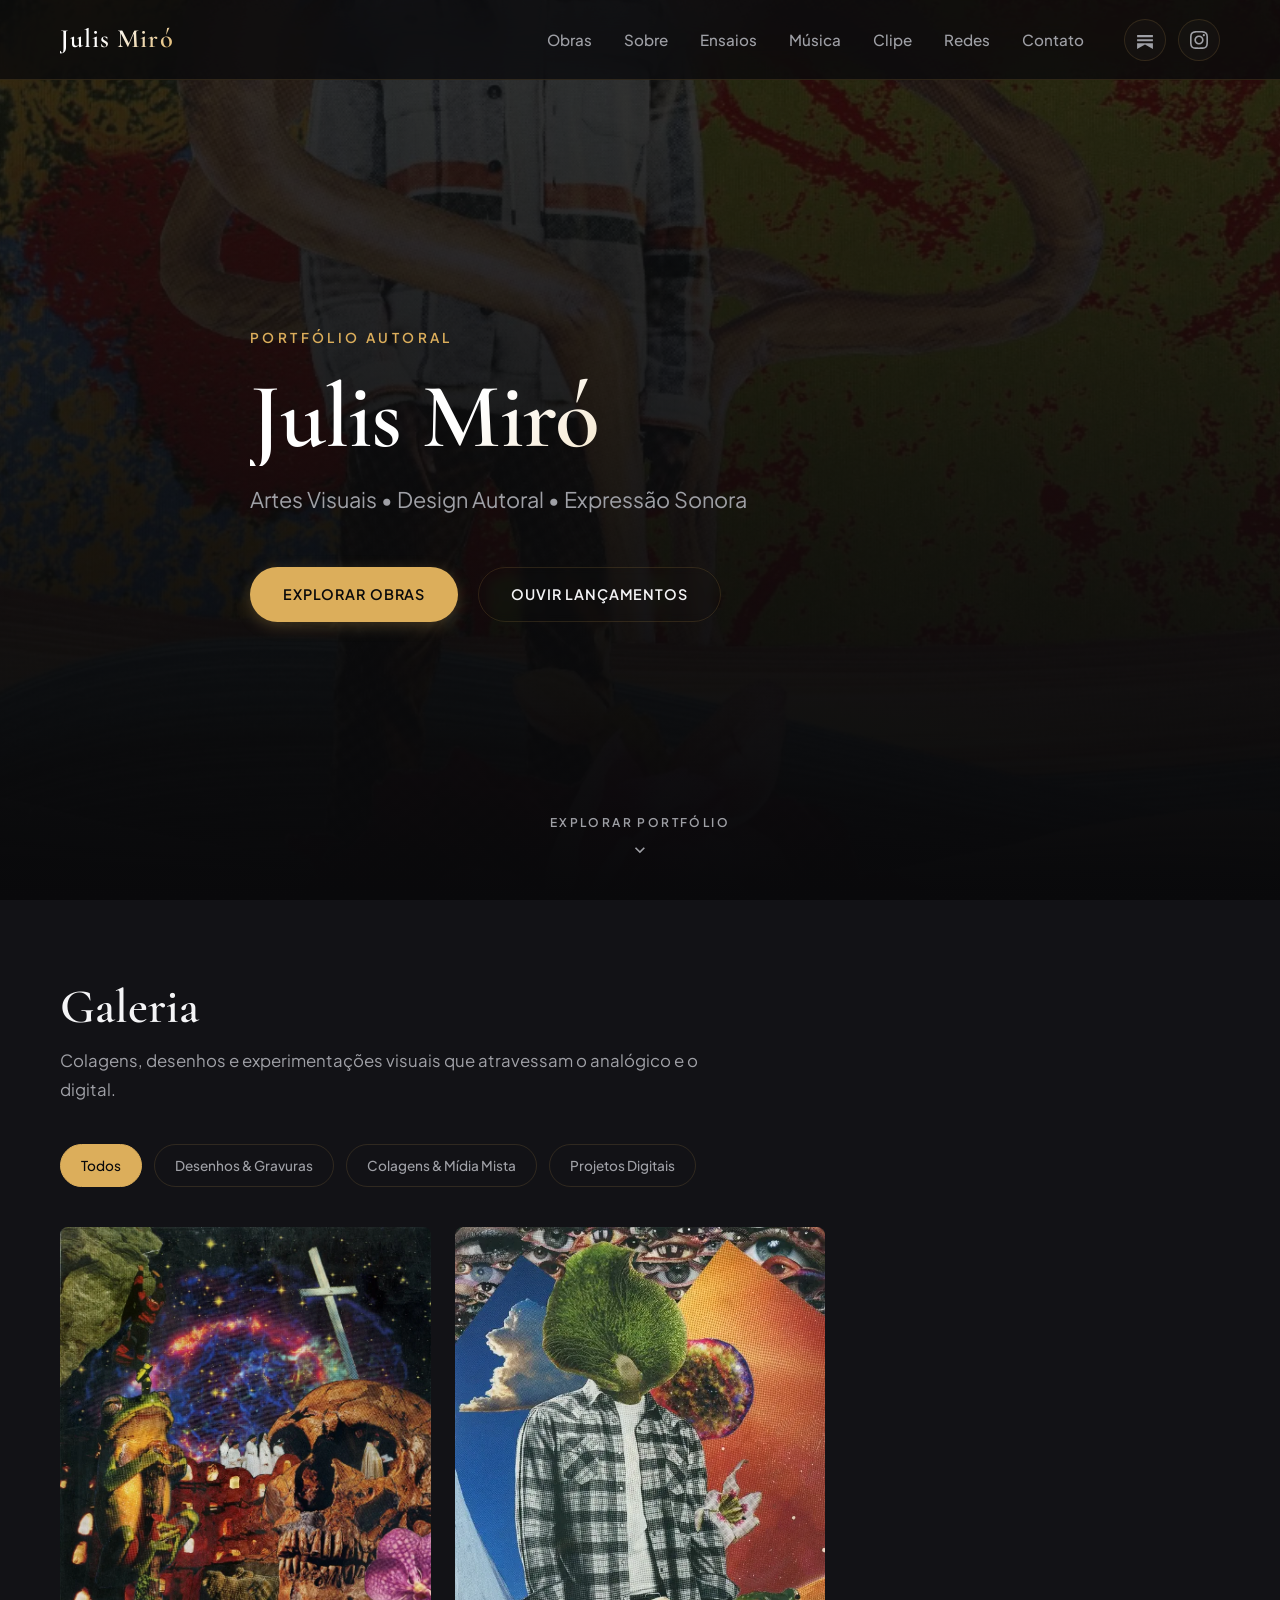
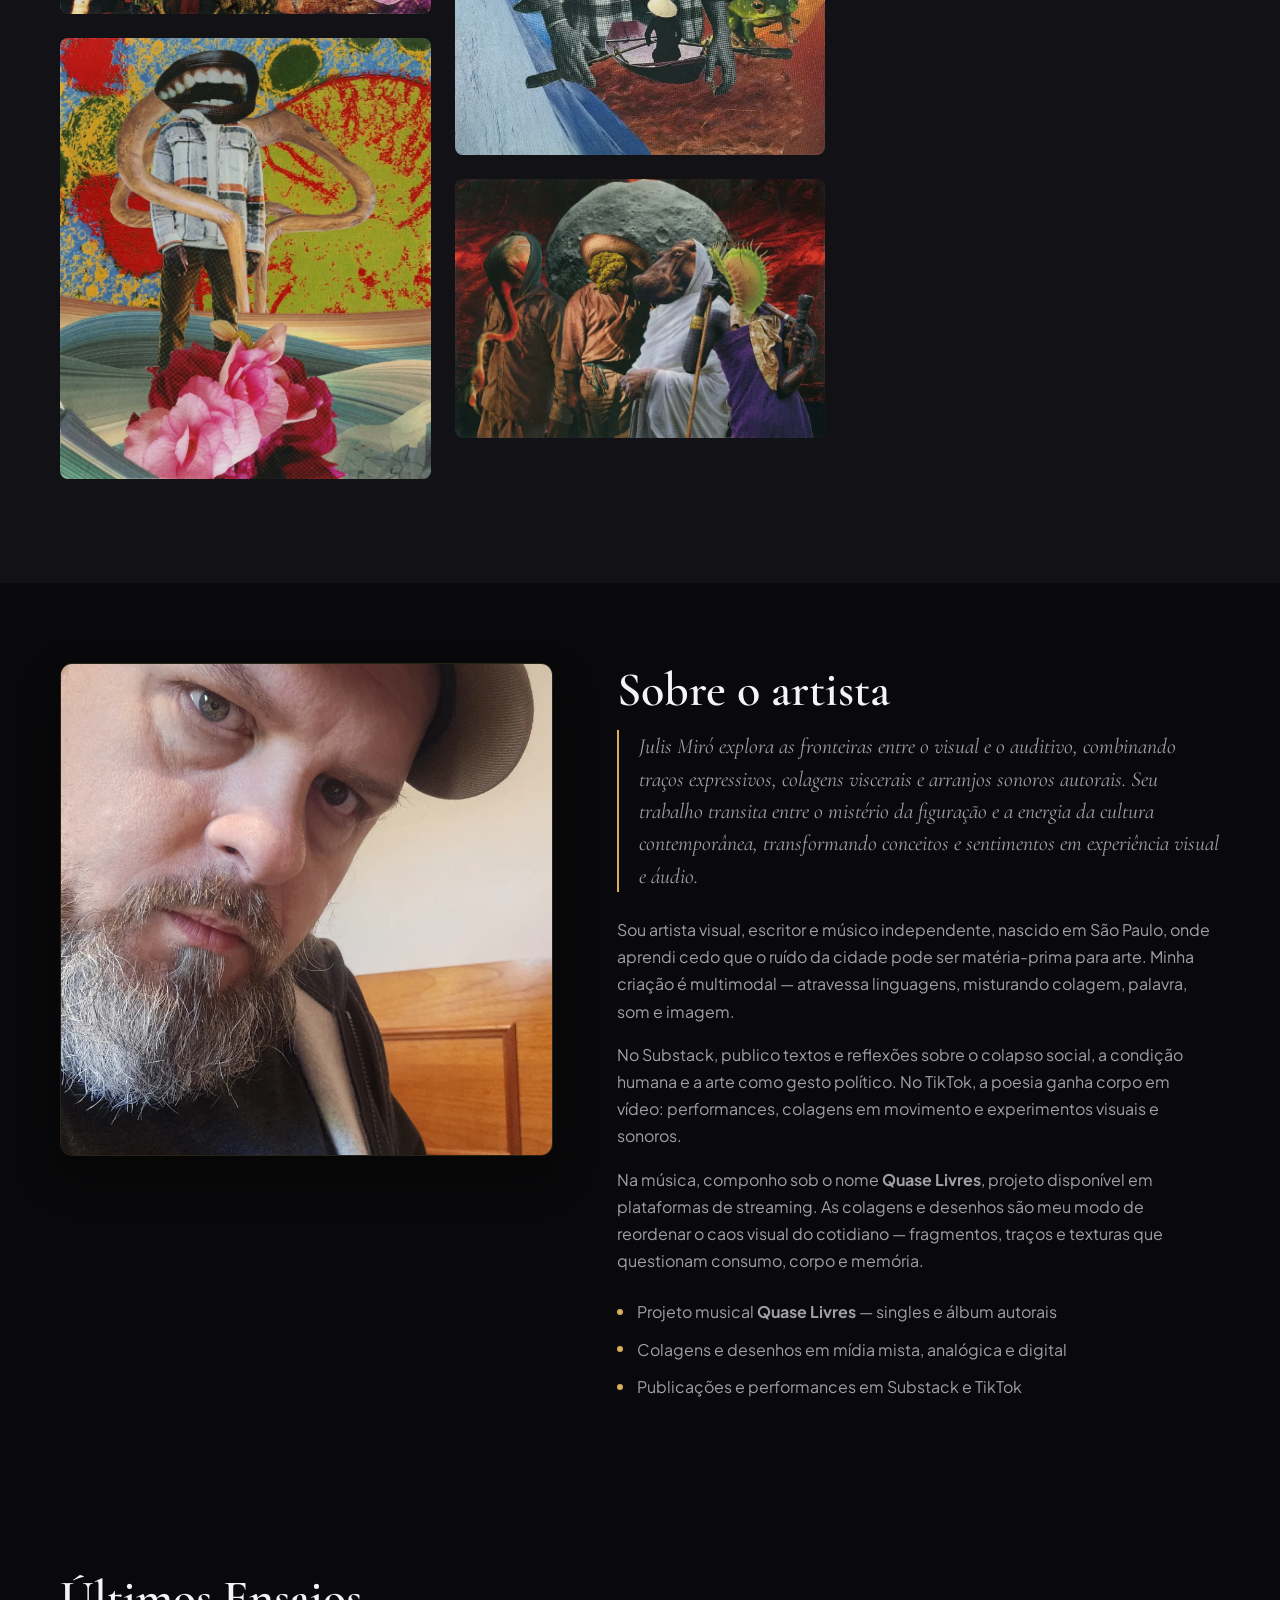
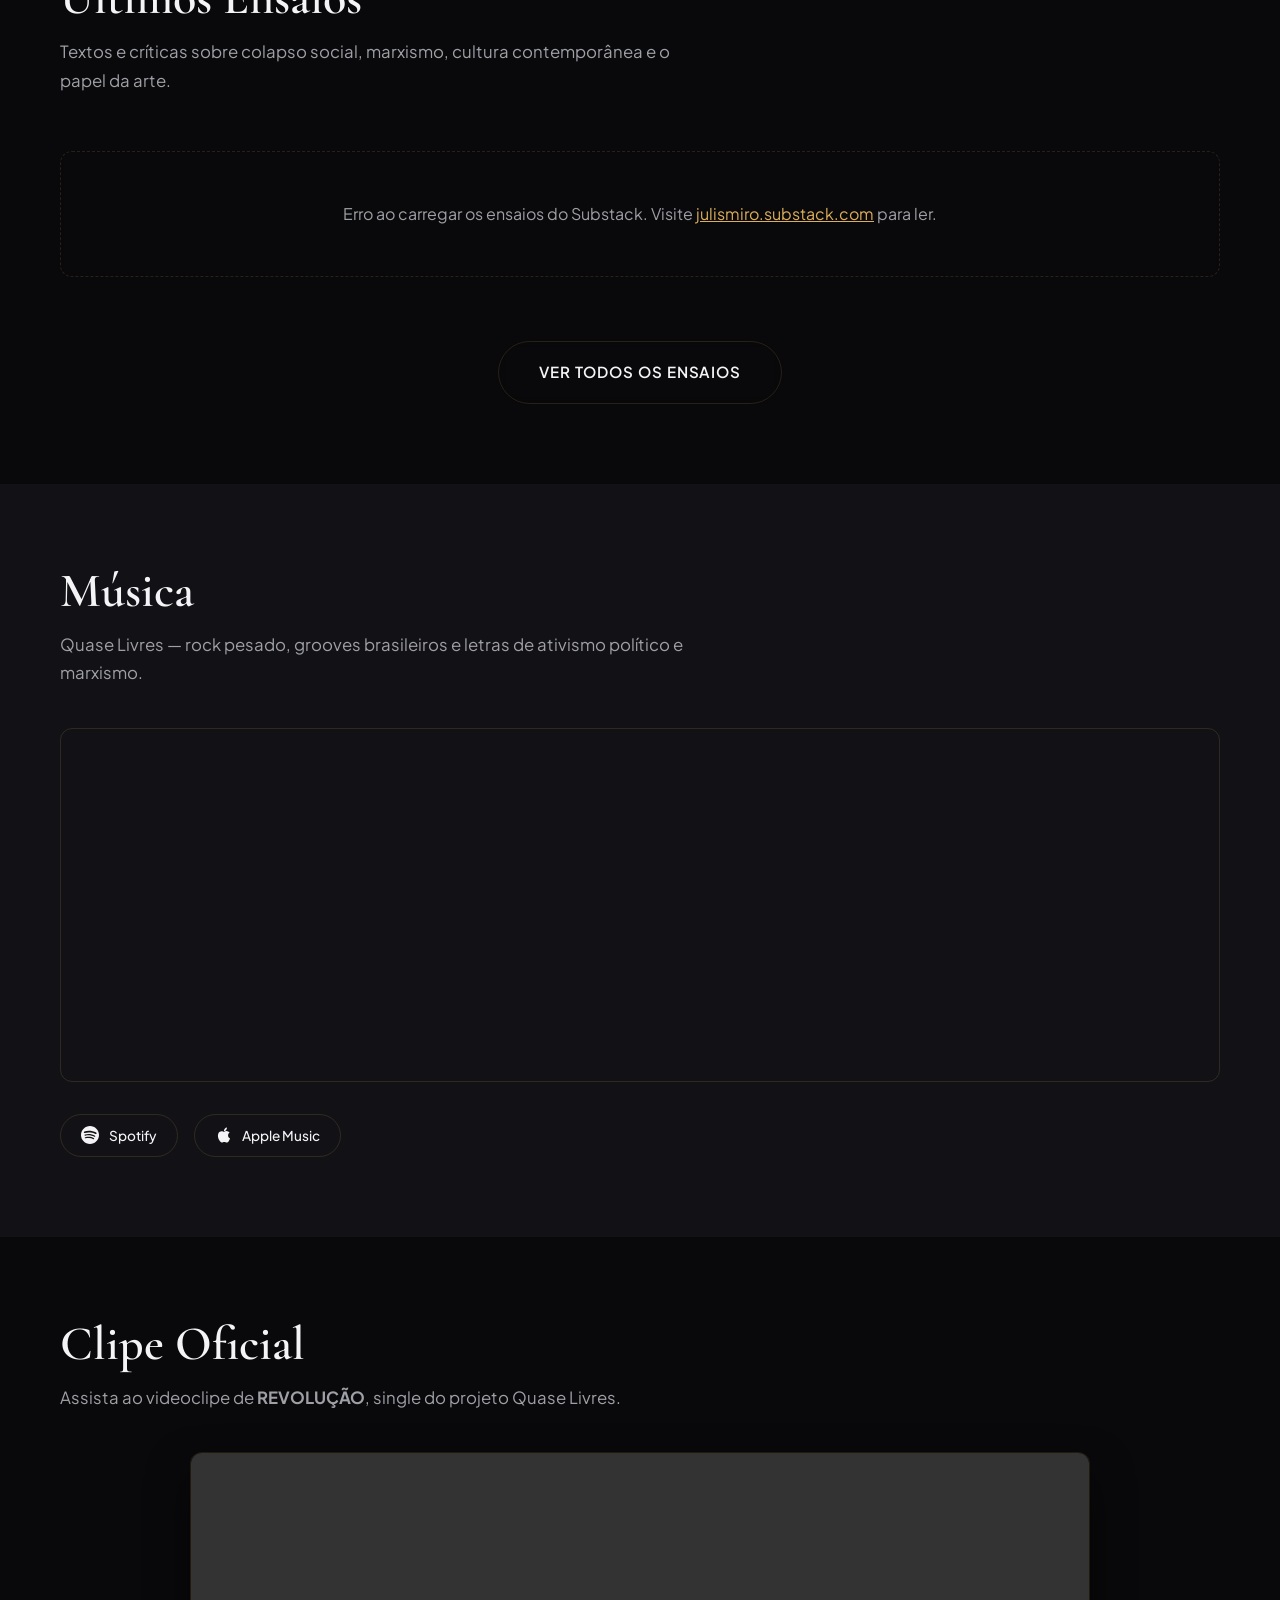
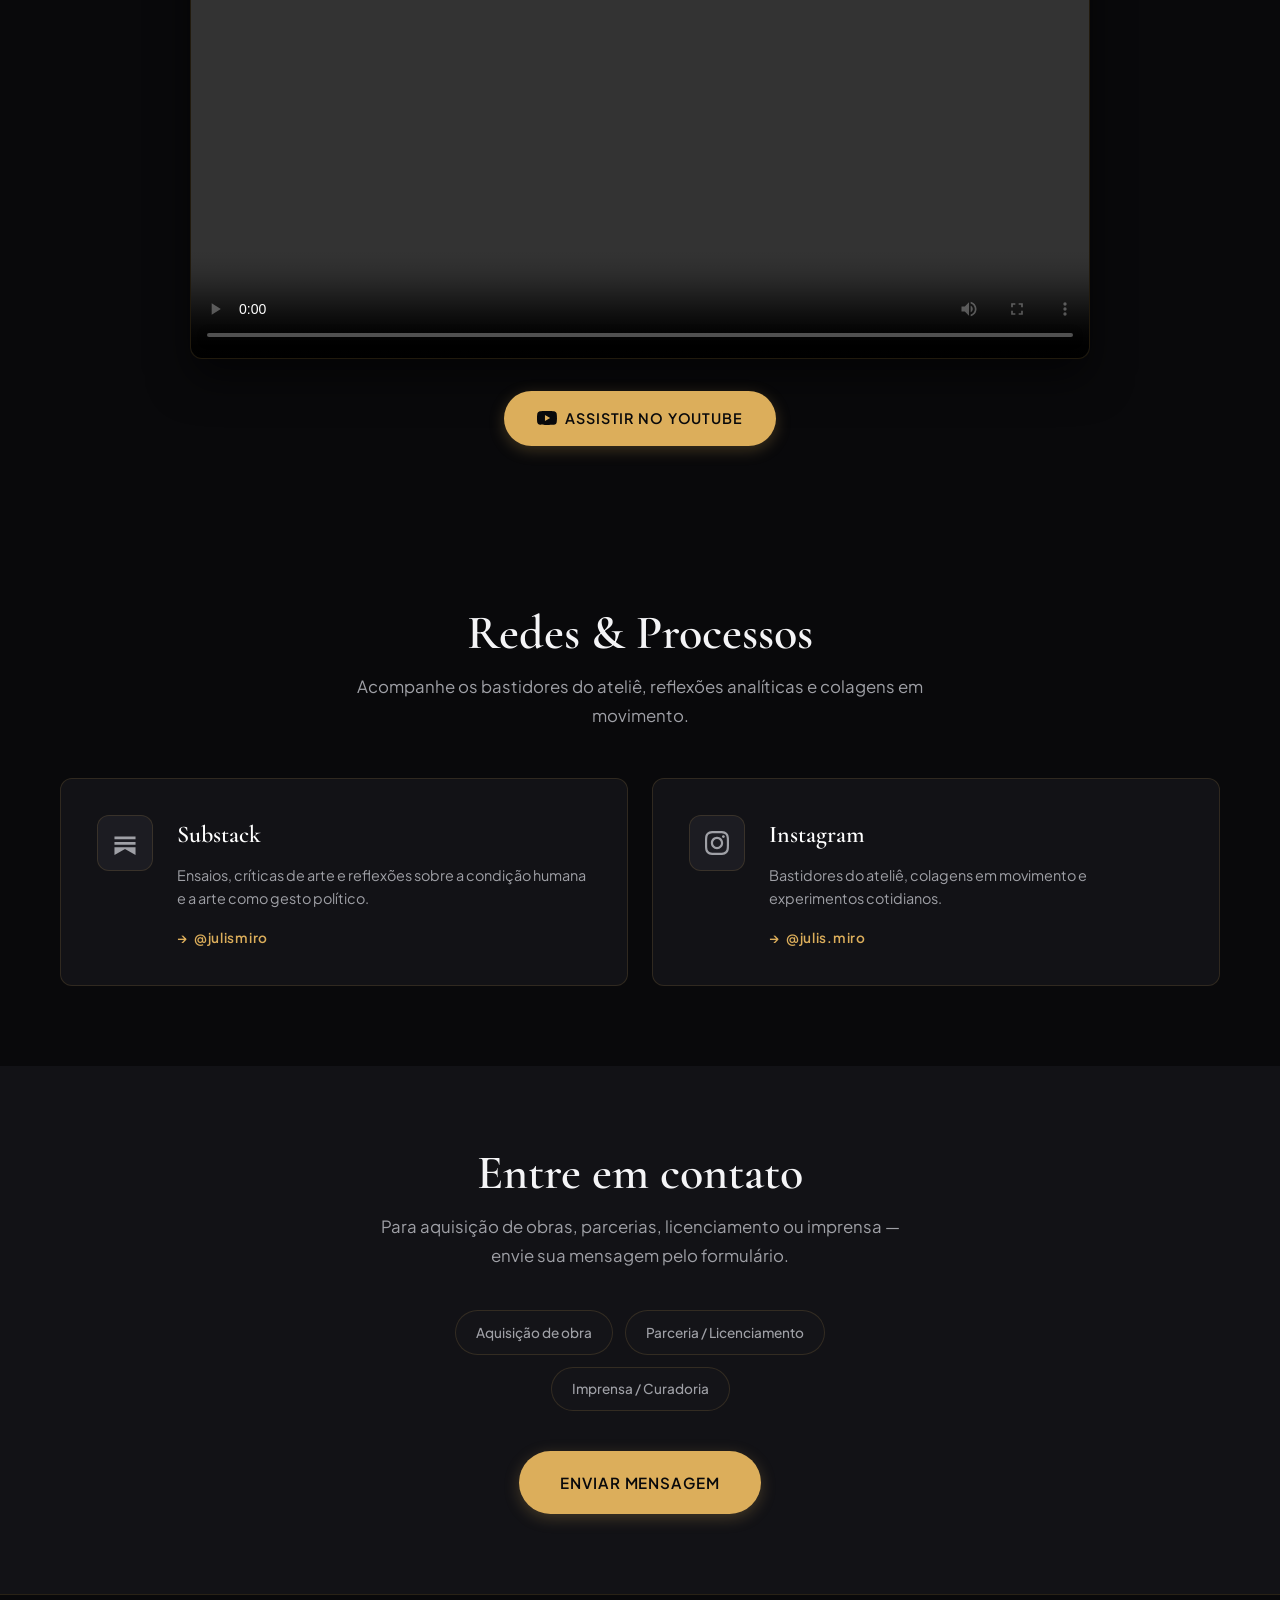
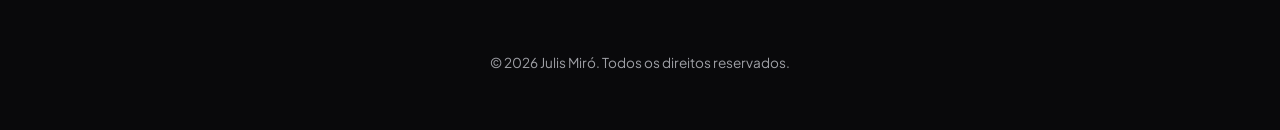
==== index.html @ 5a1cd6bc "feat: usar video local revolucao.mp4 como player nativo HTML5 e link para YouTube" ====
<!DOCTYPE html>
<html lang="pt-BR">
<head>
  <meta charset="utf-8">
  <meta name="viewport" content="width=device-width, initial-scale=1">
  <title>Julis Miró | Portfólio de Artes Visuais e Música</title>
  <meta name="description" content="Portfólio autoral de Julis Miró. Artes visuais, desenhos, colagens e produções musicais autorais.">
  <meta property="og:title" content="Julis Miró | Portfólio de Artes Visuais e Música">
  <meta property="og:description" content="Portfólio autoral de Julis Miró. Artes visuais, desenhos, colagens e produções musicais autorais.">
  <meta property="og:image" content="https://julismiro.art/assets/img/arte-002.webp">
  <meta property="og:url" content="https://julismiro.art">
  <meta property="og:type" content="website">
  <link rel="canonical" href="https://julismiro.art">
  <link rel="preconnect" href="https://fonts.googleapis.com">
  <link rel="preconnect" href="https://fonts.gstatic.com" crossorigin>
  <link href="https://fonts.googleapis.com/css2?family=Cormorant+Garamond:ital,wght@0,400;0,600;1,400&family=Plus+Jakarta+Sans:wght@400;500;600&display=swap" rel="stylesheet">
  <link rel="stylesheet" href="assets/css/site.css">
</head>
<body>
  <a class="skip-link" href="#main">Ir para o conteúdo</a>

  <header class="site-header" id="top">
    <div class="site-header__inner container">
      <a class="site-logo" href="#top">Julis Miró</a>
      <button class="nav-toggle" type="button" aria-expanded="false" aria-controls="site-nav" aria-label="Abrir menu">
        <span></span>
        <span></span>
        <span></span>
      </button>
      <nav class="site-nav" id="site-nav" aria-label="Principal">
        <ul class="site-nav__list">
          <li><a href="#galeria">Obras</a></li>
          <li><a href="#sobre">Sobre</a></li>
          <li><a href="#ensaios">Ensaios</a></li>
          <li><a href="#musica">Música</a></li>
          <li><a href="#clipe">Clipe</a></li>
          <li><a href="#social">Redes</a></li>
          <li><a href="#contato">Contato</a></li>
        </ul>
        <div class="site-header__socials">
          <a class="site-nav__social" href="https://substack.com/@julismiro" target="_blank" rel="noopener noreferrer" aria-label="Substack">
            <svg viewBox="0 0 24 24" aria-hidden="true"><path d="M22.539 8.242H1.46V5.406h21.078v2.836zM1.46 10.881H22.54v2.836H1.46v-2.836zM1.46 16.356H22.54V24l-10.54-6.072L1.46 24v-7.644z"/></svg>
          </a>
          <a class="site-nav__social" href="https://www.instagram.com/julis.miro/" target="_blank" rel="noopener noreferrer" aria-label="Instagram">
            <svg viewBox="0 0 24 24" aria-hidden="true"><path d="M12 2.163c3.204 0 3.584.012 4.85.07 3.252.148 4.771 1.691 4.919 4.919.058 1.265.069 1.645.069 4.849 0 3.205-.012 3.584-.069 4.849-.149 3.225-1.664 4.771-4.919 4.919-1.266.058-1.644.07-4.85.07-3.204 0-3.584-.012-4.849-.07-3.26-.149-4.771-1.699-4.919-4.92-.058-1.265-.07-1.644-.07-4.849 0-3.204.013-3.583.07-4.849.149-3.227 1.664-4.771 4.919-4.919 1.266-.057 1.645-.069 4.849-.069zm0-2.163c-3.259 0-3.667.014-4.947.072-4.358.2-6.78 2.618-6.98 6.98-.059 1.281-.073 1.689-.073 4.948 0 3.259.014 3.668.072 4.948.2 4.358 2.618 6.78 6.98 6.98 1.281.058 1.689.072 4.948.072 3.259 0 3.668-.014 4.948-.072 4.354-.2 6.782-2.618 6.979-6.98.059-1.28.073-1.689.073-4.948 0-3.259-.014-3.667-.072-4.947-.196-4.354-2.617-6.78-6.979-6.98-1.281-.059-1.69-.073-4.949-.073zm0 5.838c-3.403 0-6.162 2.759-6.162 6.162s2.759 6.163 6.162 6.163 6.162-2.759 6.162-6.163c0-3.403-2.759-6.162-6.162-6.162zm0 10.162c-2.209 0-4-1.79-4-4 0-2.209 1.791-4 4-4s4 1.791 4 4c0 2.21-1.791 4-4 4zm6.406-11.845c-.796 0-1.441.645-1.441 1.44s.645 1.44 1.441 1.44c.795 0 1.439-.645 1.439-1.44s-.644-1.44-1.439-1.44z"/></svg>
          </a>
        </div>
      </nav>
    </div>
  </header>

  <main id="main">
    <section class="hero" id="hero" aria-label="Apresentação">
      <div class="hero__bg" role="presentation"></div>
      <div class="hero__glow-orbs" role="presentation">
        <div class="glow-orb glow-orb--1"></div>
        <div class="glow-orb glow-orb--2"></div>
      </div>
      <div class="hero__overlay" role="presentation"></div>
      <div class="hero__content container">
        <p class="hero__eyebrow">Portfólio autoral</p>
        <h1 class="hero__title">Julis Miró</h1>
        <p class="hero__subtitle">Artes Visuais • Design Autoral • Expressão Sonora</p>
        <div class="hero__actions">
          <a class="btn btn--primary" href="#galeria">Explorar Obras</a>
          <a class="btn btn--outline" href="#musica">Ouvir Lançamentos</a>
        </div>
      </div>
      <div class="hero__scroll-indicator" role="presentation">
        <a class="scroll-link" href="#galeria">
          <span>Explorar Portfólio</span>
          <svg viewBox="0 0 24 24" aria-hidden="true"><path d="M7.41 8.59L12 13.17l4.59-4.58L18 10l-6 6-6-6 1.41-1.41z"/></svg>
        </a>
      </div>
    </section>

    <section class="section gallery" id="galeria" aria-labelledby="galeria-title">
      <div class="container">
        <header class="section__header">
          <h2 class="section__title" id="galeria-title">Galeria</h2>
          <p class="section__lead">Colagens, desenhos e experimentações visuais que atravessam o analógico e o digital.</p>
        </header>

        <div class="gallery__filters" role="tablist" aria-label="Filtrar obras">
          <button class="pill pill--active" type="button" data-filter="all" role="tab" aria-selected="true">Todos</button>
          <button class="pill" type="button" data-filter="desenhos" role="tab" aria-selected="false">Desenhos &amp; Gravuras</button>
          <button class="pill" type="button" data-filter="colagens" role="tab" aria-selected="false">Colagens &amp; Mídia Mista</button>
          <button class="pill" type="button" data-filter="digitais" role="tab" aria-selected="false">Projetos Digitais</button>
        </div>

        <div class="gallery__grid" id="gallery-grid" aria-live="polite"></div>
      </div>
    </section>

    <section class="section about" id="sobre" aria-labelledby="sobre-title">
      <div class="container about__grid">
        <figure class="about__portrait">
          <img src="assets/img/retrato-julis-miro.webp" alt="Retrato autoral de Julis Miró, artista visual e músico" width="600" height="750" loading="lazy">
        </figure>
        <div class="about__content">
          <h2 class="section__title" id="sobre-title">Sobre o artista</h2>
          <blockquote class="about__quote">
            <p>Julis Miró explora as fronteiras entre o visual e o auditivo, combinando traços expressivos, colagens viscerais e arranjos sonoros autorais. Seu trabalho transita entre o mistério da figuração e a energia da cultura contemporânea, transformando conceitos e sentimentos em experiência visual e áudio.</p>
          </blockquote>
          <p>Sou artista visual, escritor e músico independente, nascido em São Paulo, onde aprendi cedo que o ruído da cidade pode ser matéria-prima para arte. Minha criação é multimodal — atravessa linguagens, misturando colagem, palavra, som e imagem.</p>
          <p>No Substack, publico textos e reflexões sobre o colapso social, a condição humana e a arte como gesto político. No TikTok, a poesia ganha corpo em vídeo: performances, colagens em movimento e experimentos visuais e sonoros.</p>
          <p>Na música, componho sob o nome <strong>Quase Livres</strong>, projeto disponível em plataformas de streaming. As colagens e desenhos são meu modo de reordenar o caos visual do cotidiano — fragmentos, traços e texturas que questionam consumo, corpo e memória.</p>
          <ul class="about__highlights">
            <li>Projeto musical <strong>Quase Livres</strong> — singles e álbum autorais</li>
            <li>Colagens e desenhos em mídia mista, analógica e digital</li>
            <li>Publicações e performances em Substack e TikTok</li>
          </ul>
        </div>
      </div>
    </section>

    <section class="section substack" id="ensaios" aria-labelledby="ensaios-title">
      <div class="container">
        <header class="section__header">
          <h2 class="section__title" id="ensaios-title">Últimos Ensaios</h2>
          <p class="section__lead">Textos e críticas sobre colapso social, marxismo, cultura contemporânea e o papel da arte.</p>
        </header>
        <div class="substack__grid" id="substack-posts">
          <div class="substack-loading">
            <span class="spinner"></span>
            <p>Carregando ensaios do Substack...</p>
          </div>
        </div>
        <div class="substack__actions">
          <a class="btn btn--outline btn--large" href="https://julismiro.substack.com/" target="_blank" rel="noopener noreferrer">Ver todos os ensaios</a>
        </div>
      </div>
    </section>

    <section class="section music" id="musica" aria-labelledby="musica-title">
      <div class="container">
        <header class="section__header">
          <h2 class="section__title" id="musica-title">Música</h2>
          <p class="section__lead">Quase Livres — rock pesado, grooves brasileiros e letras de ativismo político e marxismo.</p>
        </header>
        <div class="music__embed">
          <iframe
            title="Spotify — Quase Livres"
            src="https://open.spotify.com/embed/artist/4cjKM6aiH7PKz9Ihl8VftY?utm_source=generator&theme=0"
            width="100%"
            height="352"
            loading="lazy"
            allow="autoplay; clipboard-write; encrypted-media; fullscreen; picture-in-picture"
            allowfullscreen>
          </iframe>
        </div>
        <div class="music__links">
          <a class="pill pill--link" href="https://open.spotify.com/intl-pt/artist/4cjKM6aiH7PKz9Ihl8VftY" target="_blank" rel="noopener noreferrer">
            <svg viewBox="0 0 24 24" aria-hidden="true"><path d="M12 0C5.4 0 0 5.4 0 12s5.4 12 12 12 12-5.4 12-12S18.66 0 12 0zm5.521 17.34c-.24.359-.66.48-1.021.24-2.82-1.74-6.36-2.101-10.561-1.141-.418.122-.779-.179-.899-.539-.12-.421.18-.78.54-.9 4.56-1.021 8.52-.6 11.64 1.32.402.18.479.659.301 1.02zm1.44-3.3c-.301.42-.841.6-1.262.3-3.239-1.98-8.159-2.58-11.939-1.38-.479.12-1.02-.12-1.14-.6-.12-.48.12-1.021.6-1.141C9.6 9.9 15 10.561 18.72 12.84c.361.181.54.78.241 1.2zm.12-3.36C15.24 8.4 8.82 8.16 5.16 9.301c-.6.179-1.2-.181-1.38-.721-.18-.601.18-1.2.72-1.381 4.26-1.26 11.28-1.02 15.721 1.621.539.3.719 1.02.419 1.56-.299.421-1.02.599-1.559.3z"/></svg>
            Spotify
          </a>
          <a class="pill pill--link" href="https://music.apple.com/br/artist/quase-livres/1617130716" target="_blank" rel="noopener noreferrer">
            <svg viewBox="0 0 24 24" aria-hidden="true"><path d="M18.71 19.5c-.83 1.24-1.71 2.45-3.05 2.47-1.34.03-1.77-.79-3.29-.79-1.53 0-2 .77-3.27.82-1.31.05-2.3-1.32-3.14-2.53C4.25 17 2.94 12.45 4.7 9.39c.87-1.52 2.43-2.48 4.12-2.51 1.28-.02 2.5.87 3.29.87.78 0 2.26-1.07 3.81-.91.65.03 2.47.26 3.64 1.98-.09.06-2.17 1.28-2.15 3.81.03 3.02 2.65 4.03 2.68 4.04-.03.07-.42 1.44-1.38 2.83M13 3.5c.73-.83 1.94-1.46 2.94-1.5.13 1.17-.34 2.35-1.04 3.19-.69.85-1.83 1.51-2.95 1.42-.15-1.15.41-2.35 1.05-3.11z"/></svg>
            Apple Music
          </a>
        </div>
      </div>
    </section>

    <section class="section video" id="clipe" aria-labelledby="clipe-title">
      <div class="container">
        <header class="section__header">
          <h2 class="section__title" id="clipe-title">Clipe Oficial</h2>
          <p class="section__lead">Assista ao videoclipe de <strong>REVOLUÇÃO</strong>, single do projeto Quase Livres.</p>
        </header>
        <div class="video__container">
          <video 
            class="video__player" 
            src="videos/revolucao.mp4" 
            controls 
            preload="metadata">
            Seu navegador não suporta a reprodução de vídeo nativo.
          </video>
        </div>
        <div class="video__actions">
          <a class="btn btn--primary" href="https://www.youtube.com/watch?v=AsDO9Lzf5AQ" target="_blank" rel="noopener noreferrer">
            <svg viewBox="0 0 24 24" aria-hidden="true" style="width: 20px; height: 20px; fill: currentColor; margin-right: 8px;"><path d="M23.498 6.163a3.003 3.003 0 0 0-2.11-2.11C19.518 3.545 12 3.545 12 3.545s-7.518 0-9.388.507a3.003 3.003 0 0 0-2.11 2.11C0 8.033 0 12 0 12s0 3.967.502 5.837a3.003 3.003 0 0 0 2.11 2.11c1.87.507 9.388.507 9.388.507s7.518 0 9.388-.507a3.003 3.003 0 0 0 2.11-2.11C24 15.967 24 12 24 12s0-3.967-.502-5.837zM9.545 15.568V8.432L15.818 12l-6.273 3.568z"/></svg>
            Assistir no YouTube
          </a>
        </div>
      </div>
    </section>

    <section class="section social" id="social" aria-labelledby="social-title">
      <div class="container">
        <header class="section__header section__header--center">
          <h2 class="section__title" id="social-title">Redes &amp; Processos</h2>
          <p class="section__lead">Acompanhe os bastidores do ateliê, reflexões analíticas e colagens em movimento.</p>
        </header>
        <div class="social__grid">
          <a class="social-card social-card--substack" href="https://substack.com/@julismiro" target="_blank" rel="noopener noreferrer">
            <div class="social-card__icon">
              <svg viewBox="0 0 24 24" aria-hidden="true"><path d="M22.539 8.242H1.46V5.406h21.078v2.836zM1.46 10.881H22.54v2.836H1.46v-2.836zM1.46 16.356H22.54V24l-10.54-6.072L1.46 24v-7.644z"/></svg>
            </div>
            <div class="social-card__content">
              <h3 class="social-card__title">Substack</h3>
              <p class="social-card__description">Ensaios, críticas de arte e reflexões sobre a condição humana e a arte como gesto político.</p>
              <span class="social-card__handle">@julismiro</span>
            </div>
          </a>
          <a class="social-card social-card--instagram" href="https://www.instagram.com/julis.miro/" target="_blank" rel="noopener noreferrer">
            <div class="social-card__icon">
              <svg viewBox="0 0 24 24" aria-hidden="true"><path d="M12 2.163c3.204 0 3.584.012 4.85.07 3.252.148 4.771 1.691 4.919 4.919.058 1.265.069 1.645.069 4.849 0 3.205-.012 3.584-.069 4.849-.149 3.225-1.664 4.771-4.919 4.919-1.266.058-1.644.07-4.85.07-3.204 0-3.584-.012-4.849-.07-3.26-.149-4.771-1.699-4.919-4.92-.058-1.265-.07-1.644-.07-4.849 0-3.204.013-3.583.07-4.849.149-3.227 1.664-4.771 4.919-4.919 1.266-.057 1.645-.069 4.849-.069zm0-2.163c-3.259 0-3.667.014-4.947.072-4.358.2-6.78 2.618-6.98 6.98-.059 1.281-.073 1.689-.073 4.948 0 3.259.014 3.668.072 4.948.2 4.358 2.618 6.78 6.98 6.98 1.281.058 1.689.072 4.948.072 3.259 0 3.668-.014 4.948-.072 4.354-.2 6.782-2.618 6.979-6.98.059-1.28.073-1.689.073-4.948 0-3.259-.014-3.667-.072-4.947-.196-4.354-2.617-6.78-6.979-6.98-1.281-.059-1.69-.073-4.949-.073zm0 5.838c-3.403 0-6.162 2.759-6.162 6.162s2.759 6.163 6.162 6.163 6.162-2.759 6.162-6.163c0-3.403-2.759-6.162-6.162-6.162zm0 10.162c-2.209 0-4-1.79-4-4 0-2.209 1.791-4 4-4s4 1.791 4 4c0 2.21-1.791 4-4 4zm6.406-11.845c-.796 0-1.441.645-1.441 1.44s.645 1.44 1.441 1.44c.795 0 1.439-.645 1.439-1.44s-.644-1.44-1.439-1.44z"/></svg>
            </div>
            <div class="social-card__content">
              <h3 class="social-card__title">Instagram</h3>
              <p class="social-card__description">Bastidores do ateliê, colagens em movimento e experimentos cotidianos.</p>
              <span class="social-card__handle">@julis.miro</span>
            </div>
          </a>
        </div>
      </div>
    </section>

    <section class="section contact" id="contato" aria-labelledby="contato-title">
      <div class="container contact__inner">
        <h2 class="section__title" id="contato-title">Entre em contato</h2>
        <p class="section__lead">Para aquisição de obras, parcerias, licenciamento ou imprensa — envie sua mensagem pelo formulário.</p>
        <ul class="contact__topics" aria-label="Assuntos disponíveis">
          <li>Aquisição de obra</li>
          <li>Parceria / Licenciamento</li>
          <li>Imprensa / Curadoria</li>
        </ul>
        <a class="btn btn--primary btn--large" href="https://go.forms.app/julismiro/formulario-de-contato-julis-miro" target="_blank" rel="noopener noreferrer">Enviar mensagem</a>
      </div>
    </section>
  </main>

  <footer class="site-footer">
    <div class="container">
      <p>&copy; 2026 Julis Miró. Todos os direitos reservados.</p>
    </div>
  </footer>

  <dialog class="lightbox" id="lightbox" aria-labelledby="lightbox-title">
    <div class="lightbox__inner">
      <button class="lightbox__close" type="button" aria-label="Fechar">&times;</button>
      <figure class="lightbox__figure">
        <img class="lightbox__image" src="" alt="">
        <figcaption class="lightbox__caption">
          <h3 class="lightbox__title" id="lightbox-title"></h3>
          <p class="lightbox__meta"></p>
          <p class="lightbox__dimensions"></p>
          <a class="btn btn--primary" href="https://go.forms.app/julismiro/formulario-de-contato-julis-miro" target="_blank" rel="noopener noreferrer">Consultar Disponibilidade / Adquirir</a>
        </figcaption>
      </figure>
    </div>
  </dialog>

  <script src="assets/js/site.js" defer></script>
</body>
</html>
---- assets/css/site.css ----
/* Julis Miró — Landing Page */

:root {
  --bg: #09090b;
  --surface: #121216;
  --surface-raised: #1c1c22;
  --text: #f4f4f6;
  --text-muted: #9fa0a6;
  --accent: #dcae5b;
  --accent-hover: #edd39e;
  --border: rgba(220, 174, 91, 0.15);
  --border-glow: rgba(220, 174, 91, 0.35);
  --font-display: "Cormorant Garamond", Georgia, serif;
  --font-body: "Plus Jakarta Sans", system-ui, sans-serif;
  --transition: 0.35s cubic-bezier(0.16, 1, 0.3, 1);
  --header-h: 80px;
  --container: min(1160px, calc(100% - 3rem));
}

*,
*::before,
*::after {
  box-sizing: border-box;
}

html {
  scroll-behavior: auto;
}

body {
  margin: 0;
  font-family: var(--font-body);
  font-size: 1rem;
  line-height: 1.7;
  color: var(--text);
  background: var(--bg);
}

img {
  max-width: 100%;
  height: auto;
  display: block;
}

a {
  color: inherit;
  text-decoration: none;
}

button {
  font: inherit;
  cursor: pointer;
  border: none;
  background: none;
}

.container {
  width: var(--container);
  margin-inline: auto;
}

.skip-link {
  position: absolute;
  top: -100%;
  left: 1rem;
  z-index: 9999;
  padding: 0.75rem 1rem;
  background: var(--accent);
  color: var(--bg);
  border-radius: 999px;
}

.skip-link:focus {
  top: 1rem;
}

/* Header */

.site-header {
  position: fixed;
  inset: 0 0 auto;
  z-index: 100;
  height: var(--header-h);
  background: rgba(9, 9, 11, 0.75);
  backdrop-filter: blur(20px);
  border-bottom: 1px solid var(--border);
  transition: background var(--transition);
}

.site-header__inner {
  display: flex;
  align-items: center;
  justify-content: space-between;
  height: 100%;
}

.site-logo {
  font-family: var(--font-display);
  font-size: 1.65rem;
  font-weight: 600;
  letter-spacing: 0.04em;
  background: linear-gradient(135deg, #fff 40%, var(--accent) 100%);
  -webkit-background-clip: text;
  -webkit-text-fill-color: transparent;
  background-clip: text;
  transition: opacity var(--transition);
}

.site-logo:hover,
.site-logo:focus-visible {
  opacity: 0.85;
}

.site-nav {
  display: flex;
  align-items: center;
  gap: 2.5rem;
}

.site-nav__list {
  display: flex;
  gap: 2rem;
  list-style: none;
  margin: 0;
  padding: 0;
}

.site-nav__list a {
  font-size: 0.95rem;
  font-weight: 500;
  color: var(--text-muted);
  transition: color var(--transition), transform var(--transition);
  display: inline-block;
}

.site-nav__list a:hover,
.site-nav__list a:focus-visible,
.site-nav__list a.is-active {
  color: var(--accent);
  transform: translateY(-1px);
}

.site-header__socials {
  display: flex;
  align-items: center;
  gap: 0.75rem;
}

.site-nav__social {
  display: flex;
  align-items: center;
  justify-content: center;
  width: 42px;
  height: 42px;
  border: 1px solid var(--border);
  border-radius: 999px;
  background: rgba(255, 255, 255, 0.02);
  transition: border-color var(--transition), background var(--transition), transform var(--transition);
}

.site-nav__social svg {
  width: 18px;
  height: 18px;
  fill: var(--text-muted);
  transition: fill var(--transition), transform var(--transition);
}

.site-nav__social:hover,
.site-nav__social:focus-visible {
  border-color: var(--accent);
  background: rgba(220, 174, 91, 0.08);
  transform: translateY(-2px);
}

.site-nav__social:hover svg,
.site-nav__social:focus-visible svg {
  fill: var(--accent);
  transform: scale(1.08);
}

.nav-toggle {
  display: none;
  flex-direction: column;
  justify-content: center;
  gap: 5px;
  width: 44px;
  height: 44px;
  padding: 10px;
}

.nav-toggle span {
  display: block;
  height: 2px;
  background: var(--text);
  transition: transform var(--transition), opacity var(--transition);
}

.nav-toggle[aria-expanded="true"] span:nth-child(1) {
  transform: translateY(7px) rotate(45deg);
}

.nav-toggle[aria-expanded="true"] span:nth-child(2) {
  opacity: 0;
}

.nav-toggle[aria-expanded="true"] span:nth-child(3) {
  transform: translateY(-7px) rotate(-45deg);
}

/* Hero */

.hero {
  position: relative;
  min-height: 100svh;
  display: flex;
  align-items: center;
  padding: calc(var(--header-h) + 3rem) 0 5rem;
  overflow: hidden;
}

.hero__bg {
  position: absolute;
  inset: 0;
  background: url("../img/arte-002.webp") center / cover no-repeat;
  transform: scale(1.03);
  opacity: 0.65;
}

.hero__glow-orbs {
  position: absolute;
  inset: 0;
  z-index: 0;
  overflow: hidden;
  pointer-events: none;
}

.glow-orb {
  position: absolute;
  width: 45vw;
  height: 45vw;
  border-radius: 50%;
  filter: blur(140px);
  opacity: 0.16;
  mix-blend-mode: screen;
  animation: floatGlow 20s infinite ease-in-out alternate;
}

.glow-orb--1 {
  background: radial-gradient(circle, var(--accent) 0%, rgba(220,174,91,0) 70%);
  top: -10%;
  left: -5%;
}

.glow-orb--2 {
  background: radial-gradient(circle, #8f53a1 0%, rgba(143,83,161,0) 70%);
  bottom: -15%;
  right: -5%;
  animation-delay: -7s;
  animation-duration: 25s;
}

@keyframes floatGlow {
  0% {
    transform: translate(0, 0) scale(1);
  }
  50% {
    transform: translate(6%, 8%) scale(1.1);
  }
  100% {
    transform: translate(-4%, -6%) scale(0.95);
  }
}

.hero__overlay {
  position: absolute;
  inset: 0;
  background: linear-gradient(
    180deg,
    rgba(9, 9, 11, 0.65) 0%,
    rgba(9, 9, 11, 0.88) 60%,
    var(--bg) 100%
  );
}

.hero__content {
  position: relative;
  z-index: 1;
  max-width: 780px;
}

.hero__eyebrow {
  margin: 0 0 1.25rem;
  font-size: 0.85rem;
  font-weight: 600;
  letter-spacing: 0.25em;
  text-transform: uppercase;
  color: var(--accent);
}

.hero__title {
  margin: 0 0 1rem;
  font-family: var(--font-display);
  font-size: clamp(3.25rem, 9vw, 5.75rem);
  font-weight: 600;
  line-height: 1.05;
  letter-spacing: -0.01em;
  background: linear-gradient(135deg, #ffffff 30%, var(--accent) 100%);
  -webkit-background-clip: text;
  -webkit-text-fill-color: transparent;
  background-clip: text;
}

.hero__subtitle {
  margin: 0 0 3rem;
  font-size: clamp(1.05rem, 2.5vw, 1.35rem);
  color: var(--text-muted);
  font-weight: 400;
}

.hero__actions {
  display: flex;
  flex-wrap: wrap;
  gap: 1.25rem;
}

.hero__scroll-indicator {
  position: absolute;
  bottom: 2.5rem;
  left: 50%;
  transform: translate3d(-50%, 0, 0);
  z-index: 2;
}

.scroll-link {
  display: flex;
  flex-direction: column;
  align-items: center;
  gap: 0.4rem;
  font-size: 0.75rem;
  font-weight: 600;
  letter-spacing: 0.2em;
  text-transform: uppercase;
  color: var(--text-muted);
  transition: color var(--transition), transform var(--transition);
}

.scroll-link svg {
  width: 20px;
  height: 20px;
  fill: currentColor;
  transition: transform var(--transition);
}

.scroll-link:hover,
.scroll-link:focus-visible {
  color: var(--accent);
  transform: translateY(4px);
}

/* Buttons */

.btn {
  display: inline-flex;
  align-items: center;
  justify-content: center;
  padding: 0.9rem 2rem;
  font-size: 0.9rem;
  font-weight: 600;
  letter-spacing: 0.06em;
  text-transform: uppercase;
  border-radius: 999px;
  border: 1px solid transparent;
  position: relative;
  overflow: hidden;
  transition: background var(--transition), color var(--transition), border-color var(--transition), transform var(--transition), box-shadow var(--transition);
}

.btn:hover,
.btn:focus-visible {
  transform: translateY(-2px);
}

.btn--primary {
  background: var(--accent);
  color: var(--bg);
  box-shadow: 0 4px 15px rgba(220, 174, 91, 0.25);
}

.btn--primary::after {
  content: '';
  position: absolute;
  top: -50%;
  left: -60%;
  width: 30%;
  height: 200%;
  background: linear-gradient(to right, transparent, rgba(255, 255, 255, 0.2), transparent);
  transform: rotate(30deg);
  transition: 0s;
}

.btn--primary:hover::after {
  left: 130%;
  transition: 0.8s cubic-bezier(0.16, 1, 0.3, 1);
}

.btn--primary:hover,
.btn--primary:focus-visible {
  background: var(--accent-hover);
  box-shadow: 0 6px 20px rgba(220, 174, 91, 0.35);
}

.btn--outline {
  border-color: var(--border);
  color: var(--text);
  backdrop-filter: blur(4px);
}

.btn--outline:hover,
.btn--outline:focus-visible {
  border-color: var(--accent);
  color: var(--accent);
  background: rgba(220, 174, 91, 0.05);
}

.btn--large {
  padding: 1.1rem 2.5rem;
  font-size: 0.95rem;
}

/* Sections */

.section {
  padding: 5rem 0;
}

.section__header {
  margin-bottom: 2.5rem;
  max-width: 640px;
}

.section__title {
  margin: 0 0 0.75rem;
  font-family: var(--font-display);
  font-size: clamp(2rem, 5vw, 3rem);
  font-weight: 600;
  line-height: 1.15;
}

.section__lead {
  margin: 0;
  color: var(--text-muted);
  font-size: 1.05rem;
}

/* Gallery */

.gallery {
  background: var(--surface);
}

.gallery__filters {
  display: flex;
  flex-wrap: wrap;
  gap: 0.75rem;
  margin-bottom: 2.5rem;
}

.pill {
  padding: 0.55rem 1.25rem;
  font-size: 0.85rem;
  font-weight: 500;
  color: var(--text-muted);
  border: 1px solid var(--border);
  border-radius: 999px;
  transition: color var(--transition), border-color var(--transition), background var(--transition);
}

.pill:hover,
.pill:focus-visible {
  color: var(--accent);
  border-color: var(--accent);
}

.pill--active {
  color: var(--bg);
  background: var(--accent);
  border-color: var(--accent);
}

.pill--active:hover,
.pill--active:focus-visible {
  color: var(--bg);
  background: var(--accent-hover);
  border-color: var(--accent-hover);
}

.pill--link {
  display: inline-flex;
  align-items: center;
  gap: 0.6rem;
  color: var(--text);
  transition: background var(--transition), color var(--transition), border-color var(--transition), transform var(--transition);
}

.pill--link svg {
  width: 18px;
  height: 18px;
  fill: currentColor;
  transition: transform var(--transition);
}

.pill--link:hover,
.pill--link:focus-visible {
  color: var(--accent);
  background: rgba(220, 174, 91, 0.08);
  transform: translateY(-2px);
}

.pill--link:hover svg {
  transform: scale(1.1);
}

.pill--link[href*="spotify"]:hover {
  color: #1ed760;
  border-color: rgba(30, 215, 96, 0.4);
  background: rgba(30, 215, 96, 0.08);
}

.pill--link[href*="apple"]:hover {
  color: #fc3c44;
  border-color: rgba(252, 60, 68, 0.4);
  background: rgba(252, 60, 68, 0.08);
}

.pill--large {
  padding: 0.85rem 1.75rem;
  font-size: 0.95rem;
}

.gallery__grid {
  column-count: 1;
  column-gap: 1.5rem;
}

.gallery__item {
  position: relative;
  break-inside: avoid;
  margin-bottom: 1.5rem;
  border: none;
  padding: 0;
  width: 100%;
  border-radius: 8px;
  overflow: hidden;
  cursor: pointer;
  background: var(--surface-raised);
  transition: transform 0.4s cubic-bezier(0.16, 1, 0.3, 1), box-shadow 0.4s cubic-bezier(0.16, 1, 0.3, 1);
}

.gallery__item:hover,
.gallery__item:focus-visible {
  transform: translateY(-5px);
  box-shadow: 0 20px 40px rgba(0, 0, 0, 0.6);
}

.gallery__item img {
  width: 100%;
  transition: transform 0.6s cubic-bezier(0.16, 1, 0.3, 1);
  display: block;
}

.gallery__item:hover img,
.gallery__item:focus-visible img {
  transform: scale(1.05);
}

.gallery__item-overlay {
  position: absolute;
  inset: 0;
  background: linear-gradient(to top, rgba(9, 9, 11, 0.95) 0%, rgba(9, 9, 11, 0.4) 60%, rgba(9, 9, 11, 0) 100%);
  backdrop-filter: none;
  opacity: 0;
  pointer-events: none;
  transition: opacity 0.4s ease, backdrop-filter 0.4s ease;
  display: flex;
  align-items: flex-end;
  padding: 1.5rem;
  text-align: left;
}

.gallery__item-info {
  display: block;
  transform: translateY(15px);
  transition: transform 0.4s cubic-bezier(0.16, 1, 0.3, 1);
  width: 100%;
}

.gallery__item-title {
  display: block;
  margin: 0 0 0.25rem;
  font-family: var(--font-display);
  font-size: 1.4rem;
  color: #fff;
  font-weight: 600;
}

.gallery__item-category {
  display: block;
  margin: 0;
  font-size: 0.85rem;
  color: var(--accent);
  font-weight: 500;
  letter-spacing: 0.05em;
  text-transform: uppercase;
}

.gallery__item:hover .gallery__item-overlay,
.gallery__item:focus-visible .gallery__item-overlay {
  opacity: 1;
  backdrop-filter: blur(2px);
}

.gallery__item:hover .gallery__item-info,
.gallery__item:focus-visible .gallery__item-info {
  transform: translateY(0);
}

.gallery__item.is-hidden {
  display: none;
}

.gallery__empty {
  column-span: all;
  padding: 3rem;
  text-align: center;
  color: var(--text-muted);
  border: 1px dashed var(--border);
  border-radius: 8px;
}

@media (min-width: 600px) {
  .gallery__grid {
    column-count: 2;
    column-gap: 1.5rem;
  }
}

@media (min-width: 960px) {
  .gallery__grid {
    column-count: 3;
    column-gap: 1.5rem;
  }
}

/* About */

.about__grid {
  display: grid;
  gap: 3rem;
  align-items: start;
}

.about__portrait {
  margin: 0;
  border-radius: 12px;
  overflow: hidden;
  border: 1px solid var(--border);
  position: relative;
  box-shadow: 0 20px 40px rgba(0,0,0,0.4);
  transition: transform 0.5s ease;
}

.about__portrait:hover {
  transform: translateY(-4px) scale(1.01);
}

.about__portrait img {
  width: 100%;
  object-fit: cover;
}

.about__quote {
  margin: 0 0 1.5rem;
  padding: 0 0 0 1.25rem;
  border-left: 2px solid var(--accent);
}

.about__quote p {
  margin: 0;
  font-family: var(--font-display);
  font-size: 1.35rem;
  font-style: italic;
  line-height: 1.5;
  color: var(--text);
}

.about__content p {
  margin: 0 0 1rem;
  color: var(--text-muted);
}

.about__highlights {
  margin: 1.5rem 0 0;
  padding: 0;
  list-style: none;
}

.about__highlights li {
  position: relative;
  padding-left: 1.25rem;
  margin-bottom: 0.65rem;
  color: var(--text-muted);
}

.about__highlights li::before {
  content: "";
  position: absolute;
  left: 0;
  top: 0.65em;
  width: 6px;
  height: 6px;
  border-radius: 50%;
  background: var(--accent);
}

@media (min-width: 768px) {
  .about__grid {
    grid-template-columns: 0.9fr 1.1fr;
    gap: 4rem;
  }
}

/* Music */

.music {
  background: var(--surface);
}

.music__embed {
  margin-bottom: 2rem;
  border-radius: 12px;
  overflow: hidden;
  border: 1px solid var(--border);
}

.music__embed iframe {
  display: block;
  border: 0;
}

.music__links {
  display: flex;
  flex-wrap: wrap;
  gap: 1rem;
}

/* Social */

/* Social */

.social__grid {
  display: grid;
  grid-template-columns: 1fr;
  gap: 1.5rem;
  margin-top: 3rem;
}

@media (min-width: 768px) {
  .social__grid {
    grid-template-columns: 1fr 1fr;
  }
}

.social-card {
  display: flex;
  gap: 1.5rem;
  padding: 2.25rem;
  background: var(--surface);
  border: 1px solid var(--border);
  border-radius: 12px;
  transition: transform 0.4s cubic-bezier(0.16, 1, 0.3, 1), 
              border-color 0.4s ease, 
              box-shadow 0.4s cubic-bezier(0.16, 1, 0.3, 1),
              background-color 0.4s ease;
  text-align: left;
  position: relative;
  overflow: hidden;
}

.social-card::before {
  content: '';
  position: absolute;
  inset: 0;
  background: radial-gradient(400px circle at 50% 50%, rgba(220, 174, 91, 0.04), transparent 40%);
  pointer-events: none;
  opacity: 0;
  transition: opacity 0.5s ease;
}

.social-card:hover::before {
  opacity: 1;
}

.social-card--instagram:hover {
  border-color: rgba(225, 48, 108, 0.4);
  background: rgba(225, 48, 108, 0.02);
  box-shadow: 0 15px 30px rgba(225, 48, 108, 0.08);
}

.social-card--substack:hover {
  border-color: rgba(255, 107, 0, 0.4);
  background: rgba(255, 107, 0, 0.02);
  box-shadow: 0 15px 30px rgba(255, 107, 0, 0.08);
}

.social-card:hover {
  transform: translateY(-5px);
}

.social-card__icon {
  flex-shrink: 0;
  display: flex;
  align-items: center;
  justify-content: center;
  width: 56px;
  height: 56px;
  border-radius: 12px;
  background: var(--surface-raised);
  border: 1px solid var(--border);
  transition: border-color 0.4s ease, background-color 0.4s ease;
}

.social-card__icon svg {
  width: 24px;
  height: 24px;
  fill: var(--text-muted);
  transition: fill 0.4s ease, transform 0.4s ease;
}

.social-card--instagram:hover .social-card__icon {
  border-color: rgba(225, 48, 108, 0.5);
  background: rgba(225, 48, 108, 0.1);
}

.social-card--instagram:hover .social-card__icon svg {
  fill: #e1306c;
  transform: scale(1.1);
}

.social-card--substack:hover .social-card__icon {
  border-color: rgba(255, 107, 0, 0.5);
  background: rgba(255, 107, 0, 0.1);
}

.social-card--substack:hover .social-card__icon svg {
  fill: #ff6b00;
  transform: scale(1.1);
}

.social-card__content {
  display: flex;
  flex-direction: column;
  gap: 0.5rem;
}

.social-card__title {
  margin: 0;
  font-family: var(--font-display);
  font-size: 1.5rem;
  font-weight: 600;
  color: #fff;
}

.social-card__description {
  margin: 0;
  font-size: 0.9rem;
  line-height: 1.6;
  color: var(--text-muted);
}

.social-card__handle {
  font-size: 0.85rem;
  font-weight: 600;
  letter-spacing: 0.05em;
  color: var(--accent);
  margin-top: 0.5rem;
  display: inline-flex;
  align-items: center;
  gap: 0.4rem;
}

.social-card__handle::before {
  content: '→';
  transition: transform 0.3s ease;
}

.social-card:hover .social-card__handle::before {
  transform: translateX(4px);
}

.section__header--center {
  text-align: center;
  margin-inline: auto;
}

/* Contact */

.contact {
  background: var(--surface);
}

.contact__inner {
  text-align: center;
  max-width: 560px;
  margin-inline: auto;
}

.contact__topics {
  display: flex;
  flex-wrap: wrap;
  justify-content: center;
  gap: 0.75rem;
  margin: 2.5rem 0;
  padding: 0;
  list-style: none;
}

.contact__topics li {
  padding: 0.6rem 1.25rem;
  font-size: 0.85rem;
  font-weight: 500;
  color: var(--text-muted);
  border: 1px solid var(--border);
  border-radius: 999px;
  background: rgba(255, 255, 255, 0.01);
}

/* Footer */

.site-footer {
  padding: 3.5rem 0;
  border-top: 1px solid var(--border);
  background: var(--bg);
}

.site-footer p {
  margin: 0;
  text-align: center;
  font-size: 0.85rem;
  color: var(--text-muted);
}

/* Lightbox */

.lightbox {
  padding: 0;
  border: none;
  max-width: none;
  max-height: none;
  width: 100%;
  height: 100%;
  background: rgba(9, 9, 11, 0.85);
  backdrop-filter: blur(16px);
  transition: opacity 0.4s ease;
}

.lightbox::backdrop {
  background: rgba(0, 0, 0, 0.75);
}

.lightbox__inner {
  position: relative;
  width: 100%;
  height: 100%;
  display: flex;
  align-items: center;
  justify-content: center;
  padding: 2rem 1.5rem;
  overflow-y: auto;
}

.lightbox__close {
  position: fixed;
  top: 1.5rem;
  right: 1.5rem;
  z-index: 10;
  width: 48px;
  height: 48px;
  font-size: 2.25rem;
  line-height: 1;
  color: var(--text-muted);
  border: 1px solid var(--border);
  border-radius: 999px;
  background: rgba(255,255,255,0.02);
  display: flex;
  align-items: center;
  justify-content: center;
  transition: color var(--transition), border-color var(--transition), background var(--transition);
}

.lightbox__close:hover,
.lightbox__close:focus-visible {
  color: var(--accent);
  border-color: var(--accent);
  background: rgba(220, 174, 91, 0.08);
}

.lightbox__figure {
  display: grid;
  gap: 2.5rem;
  max-width: 1000px;
  margin: 0;
  background: rgba(28, 28, 34, 0.5);
  border: 1px solid var(--border);
  border-radius: 16px;
  padding: 2.5rem;
  backdrop-filter: blur(8px);
  box-shadow: 0 30px 60px rgba(0,0,0,0.5);
}

.lightbox__image {
  width: 100%;
  max-height: 60vh;
  object-fit: contain;
  border-radius: 8px;
  box-shadow: 0 10px 30px rgba(0,0,0,0.5);
}

.lightbox__caption {
  text-align: center;
  display: flex;
  flex-direction: column;
}

.lightbox__title {
  margin: 0 0 0.75rem;
  font-family: var(--font-display);
  font-size: 2.25rem;
  font-weight: 600;
  background: linear-gradient(135deg, #fff 40%, var(--accent) 100%);
  -webkit-background-clip: text;
  -webkit-text-fill-color: transparent;
  background-clip: text;
}

.lightbox__meta {
  margin: 0 0 0.5rem;
  font-size: 1.05rem;
  color: var(--text);
  font-weight: 500;
}

.lightbox__dimensions {
  margin: 0 0 1.5rem;
  font-size: 0.9rem;
  color: var(--text-muted);
}

.lightbox__caption .btn {
  margin-top: auto;
  align-self: center;
}

@media (min-width: 768px) {
  .lightbox__figure {
    grid-template-columns: 1.25fr 0.75fr;
    align-items: center;
    text-align: left;
    padding: 3rem;
  }

  .lightbox__caption {
    text-align: left;
  }
  
  .lightbox__caption .btn {
    align-self: flex-start;
  }
}

/* Mobile nav */

@media (max-width: 767px) {
  .nav-toggle {
    display: flex;
  }

  .site-nav {
    position: fixed;
    inset: var(--header-h) 0 0;
    flex-direction: column;
    justify-content: center;
    gap: 2.5rem;
    background: rgba(13, 13, 15, 0.98);
    transform: translateX(100%);
    transition: transform var(--transition);
  }

  .site-nav.is-open {
    transform: translateX(0);
  }

  .site-nav__list {
    flex-direction: column;
    align-items: center;
    gap: 1.5rem;
  }

  .site-nav__list a {
    font-size: 1.25rem;
  }

  .hero__actions {
    flex-direction: column;
  }

  .hero__actions .btn {
    width: 100%;
  }
}

/* Substack Section */

.substack {
  background: var(--bg);
}

.substack__grid {
  display: grid;
  grid-template-columns: 1fr;
  gap: 2rem;
  margin-bottom: 3rem;
}

@media (min-width: 768px) {
  .substack__grid {
    grid-template-columns: repeat(3, 1fr);
  }
}

.substack-card {
  display: flex;
  flex-direction: column;
  background: var(--surface);
  border: 1px solid var(--border);
  border-radius: 12px;
  overflow: hidden;
  transition: transform 0.4s cubic-bezier(0.16, 1, 0.3, 1), 
              border-color 0.4s ease, 
              box-shadow 0.4s cubic-bezier(0.16, 1, 0.3, 1);
}

.substack-card:hover {
  transform: translateY(-6px);
  border-color: rgba(255, 107, 0, 0.4);
  box-shadow: 0 20px 40px rgba(0, 0, 0, 0.5);
}

.substack-card__image-wrapper {
  position: relative;
  width: 100%;
  padding-top: 56.25%; /* 16:9 Aspect Ratio */
  overflow: hidden;
  background: var(--surface-raised);
  display: block;
}

.substack-card__image {
  position: absolute;
  top: 0;
  left: 0;
  width: 100%;
  height: 100%;
  object-fit: cover;
  transition: transform 0.6s cubic-bezier(0.16, 1, 0.3, 1);
}

.substack-card:hover .substack-card__image {
  transform: scale(1.04);
}

.substack-card__content {
  padding: 1.75rem;
  display: flex;
  flex-direction: column;
  flex-grow: 1;
}

.substack-card__date {
  display: block;
  font-size: 0.8rem;
  color: var(--text-muted);
  font-weight: 500;
  margin-bottom: 0.75rem;
}

.substack-card__title {
  display: block;
  margin: 0 0 1rem;
  font-family: var(--font-display);
  font-size: 1.45rem;
  font-weight: 600;
  line-height: 1.3;
  color: #fff;
  display: -webkit-box;
  -webkit-line-clamp: 2;
  -webkit-box-orient: vertical;
  overflow: hidden;
  transition: color var(--transition);
}

.substack-card:hover .substack-card__title {
  color: var(--accent);
}

.substack-card__description {
  display: block;
  margin: 0 0 1.5rem;
  font-size: 0.9rem;
  line-height: 1.6;
  color: var(--text-muted);
  display: -webkit-box;
  -webkit-line-clamp: 3;
  -webkit-box-orient: vertical;
  overflow: hidden;
}

.substack-card__link {
  font-size: 0.85rem;
  font-weight: 600;
  letter-spacing: 0.05em;
  color: #ff6b00;
  text-transform: uppercase;
  margin-top: auto;
  display: inline-flex;
  align-items: center;
  gap: 0.4rem;
}

.substack-card__link::after {
  content: '→';
  transition: transform 0.3s ease;
}

.substack-card:hover .substack-card__link::after {
  transform: translateX(4px);
}

.substack__actions {
  text-align: center;
}

.substack-loading {
  grid-column: 1 / -1;
  text-align: center;
  padding: 4rem 2rem;
  color: var(--text-muted);
  display: flex;
  flex-direction: column;
  align-items: center;
  gap: 1rem;
}

.substack-loading .spinner {
  width: 32px;
  height: 32px;
  border: 3px solid rgba(220, 174, 91, 0.1);
  border-top-color: var(--accent);
  border-radius: 50%;
  animation: spin 1s infinite linear;
}

@keyframes spin {
  to { transform: rotate(360deg); }
}

.substack-error {
  grid-column: 1 / -1;
  text-align: center;
  padding: 3rem;
  color: var(--text-muted);
  border: 1px dashed var(--border);
  border-radius: 12px;
}

.substack-error a {
  color: var(--accent);
  text-decoration: underline;
}

/* Video Section */

.video {
  background: var(--bg);
}

.video__container {
  width: 100%;
  max-width: 900px;
  margin: 0 auto 2rem;
  border-radius: 12px;
  overflow: hidden;
  border: 1px solid var(--border);
  box-shadow: 0 20px 40px rgba(0, 0, 0, 0.5);
  background: #000;
  aspect-ratio: 16 / 9;
}

.video__player {
  width: 100%;
  height: 100%;
  display: block;
  object-fit: contain;
}

.video__actions {
  text-align: center;
}

/* Reduced motion */

@media (prefers-reduced-motion: reduce) {
  html {
    scroll-behavior: auto;
  }

  *,
  *::before,
  *::after {
    transition-duration: 0.01ms !important;
    animation-duration: 0.01ms !important;
  }

  .hero__bg {
    transform: none;
  }

  .btn:hover,
  .btn:focus-visible,
  .gallery__item:hover,
  .gallery__item:focus-visible {
    transform: none;
  }
}
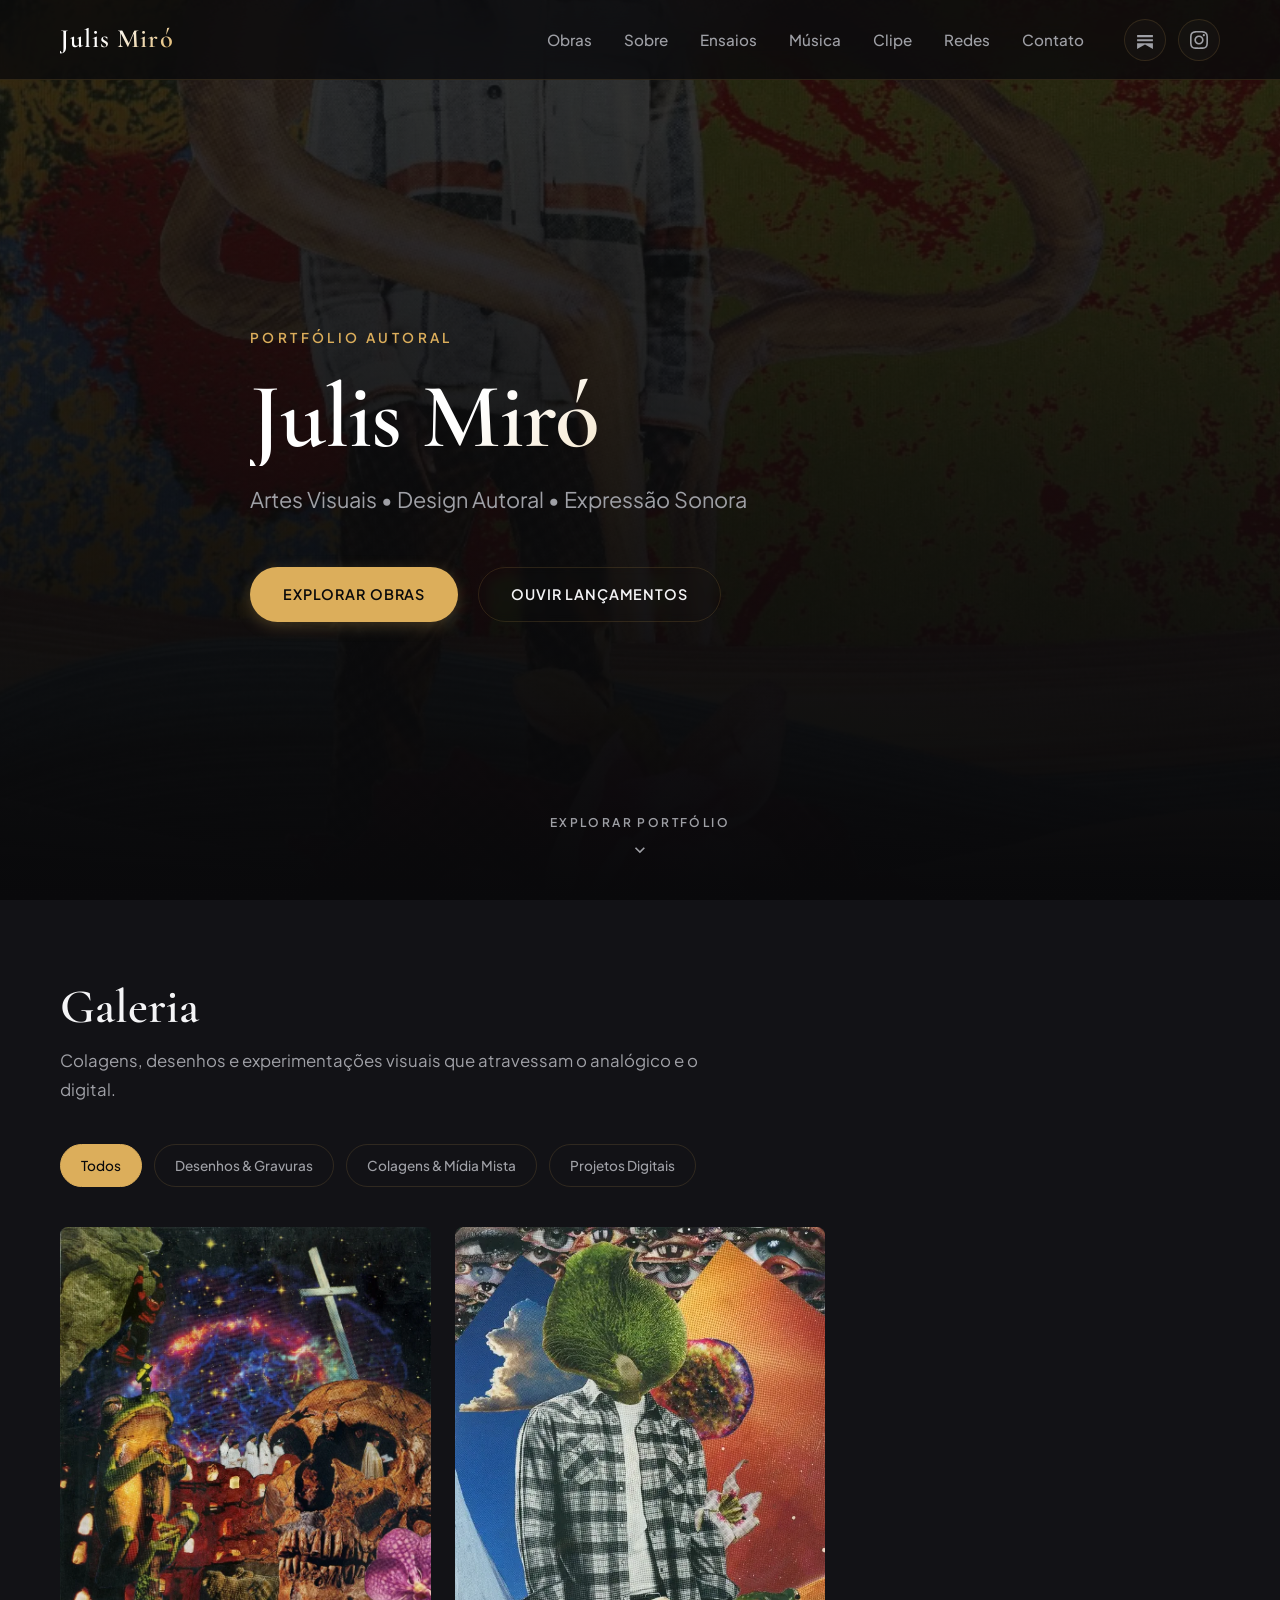
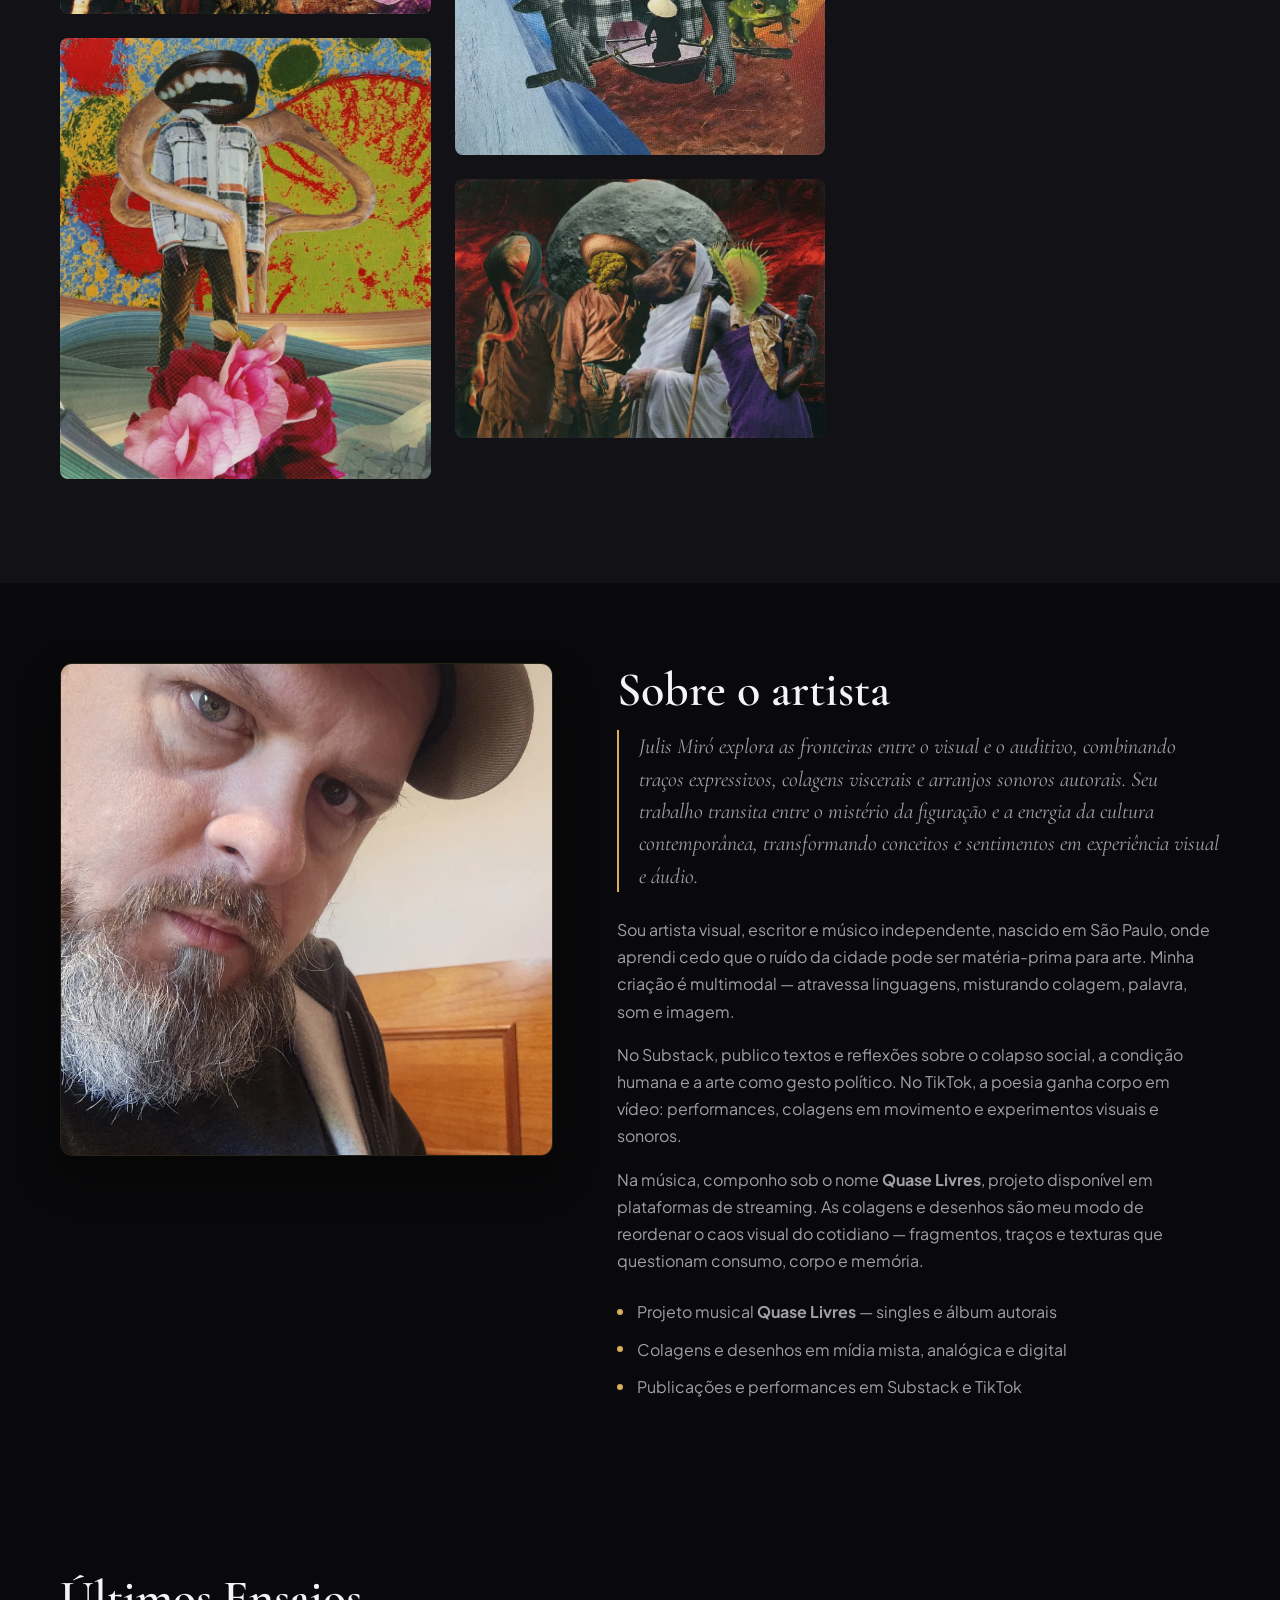
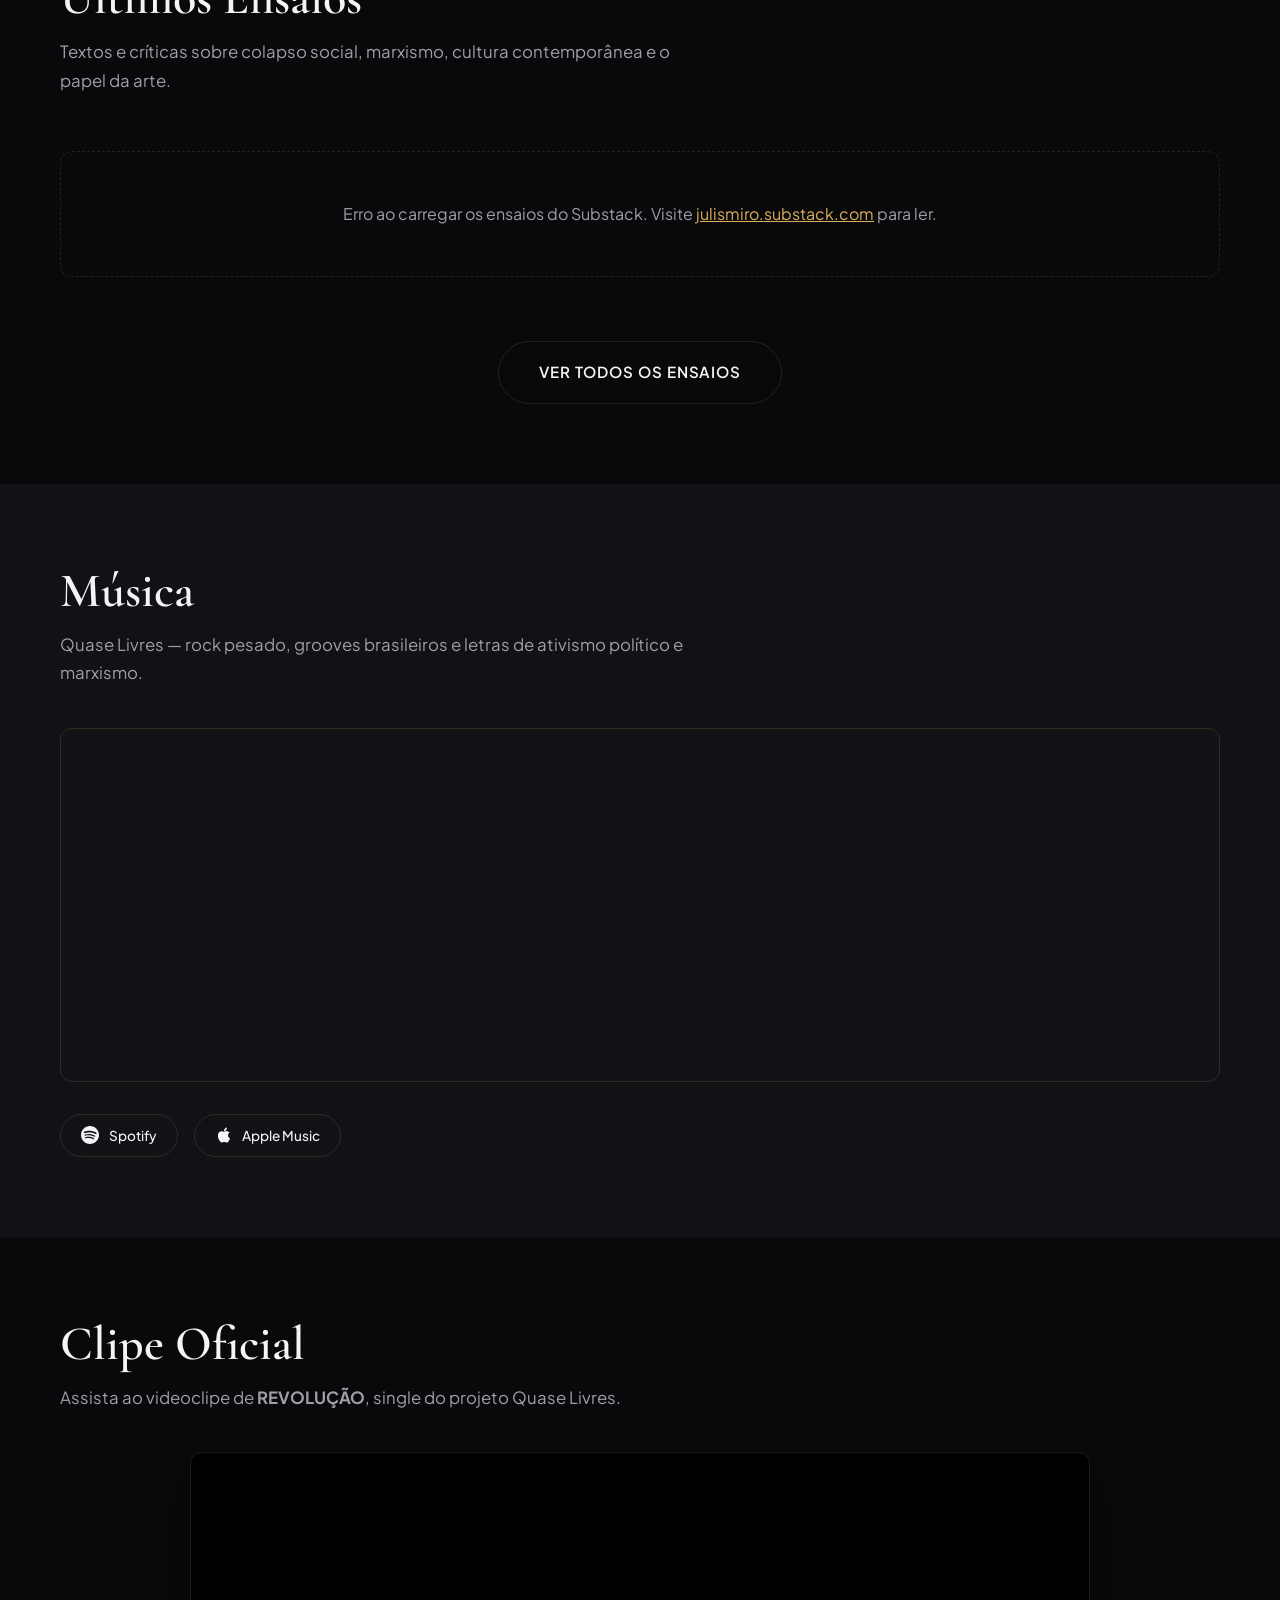
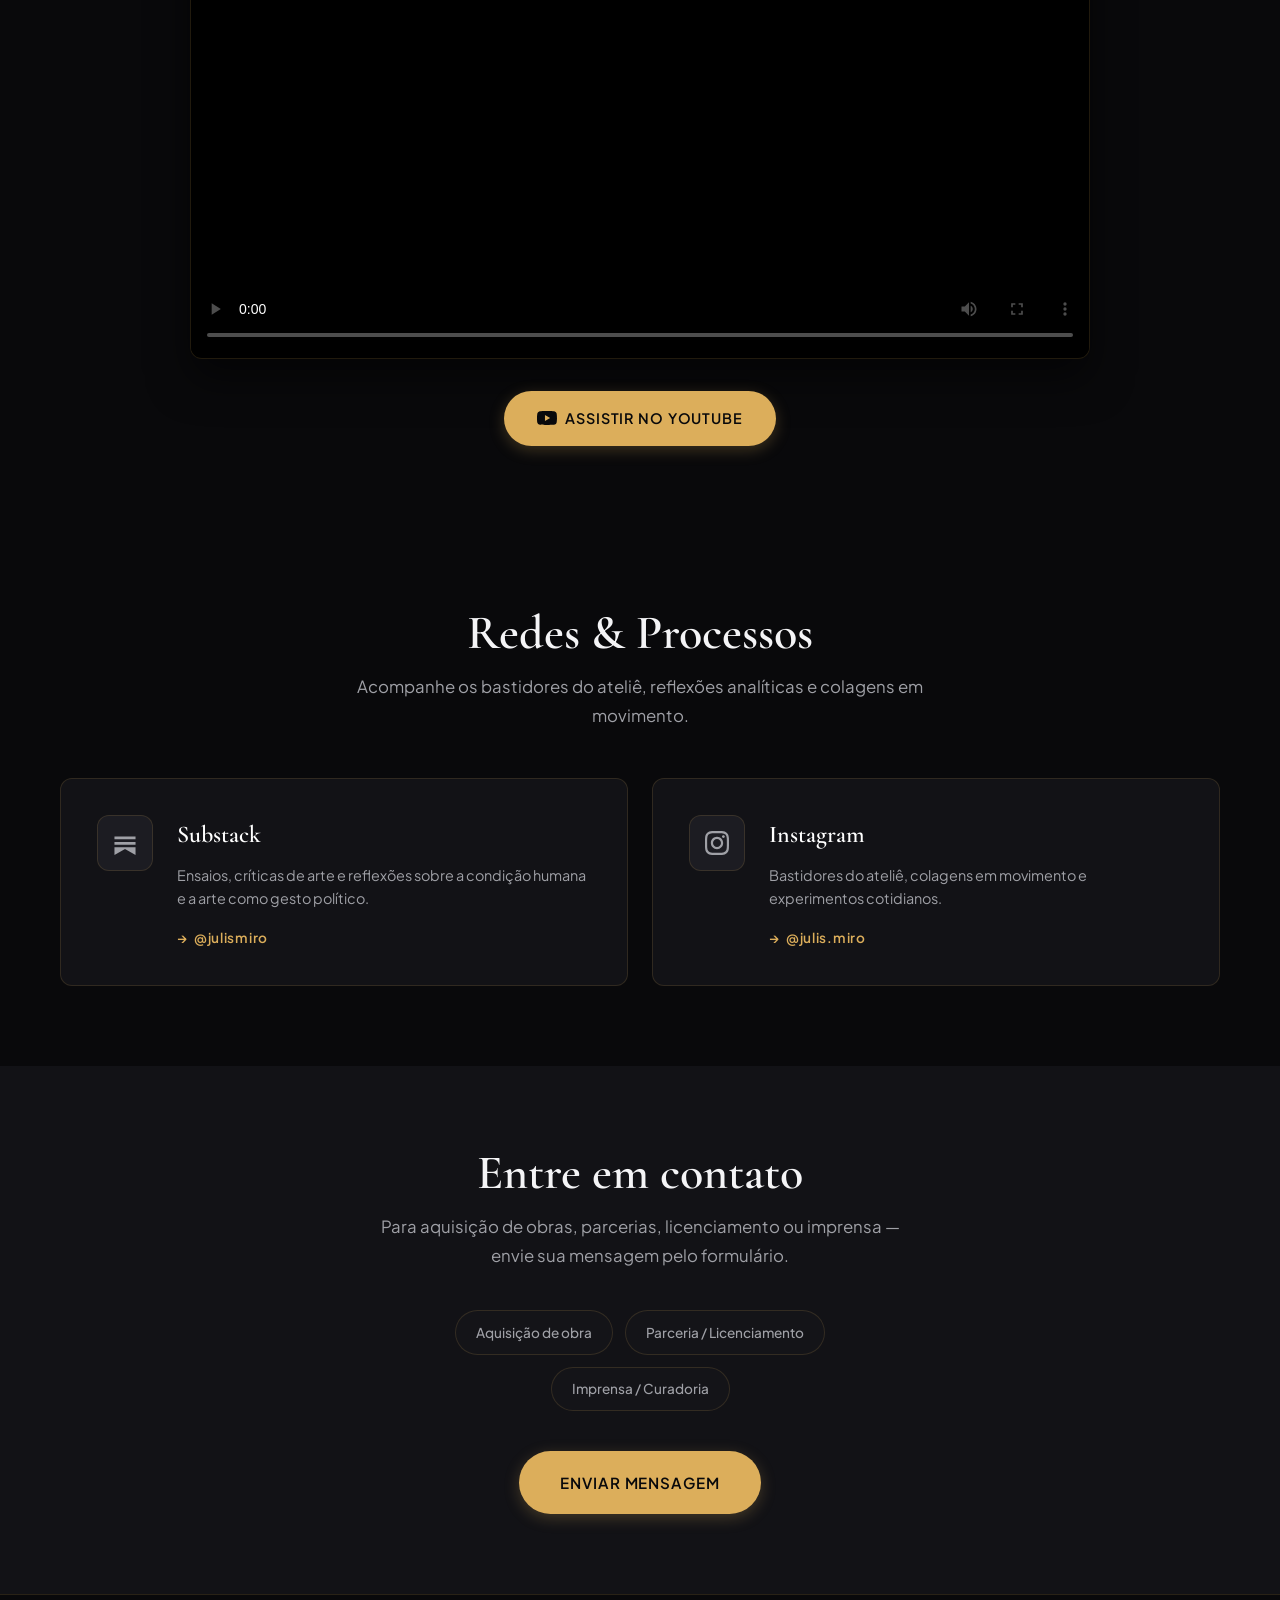
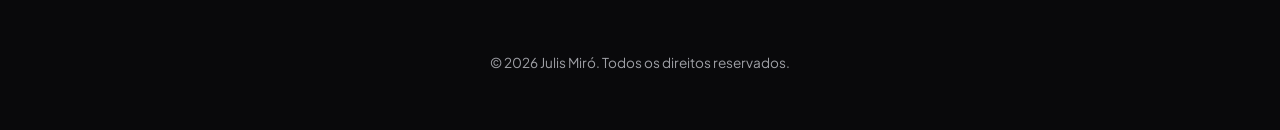
==== commit a0202dc0: "feat: configurar skip de tela preta e link de poster para o clipe de REVOLUCAO" ====
--- a/index.html
+++ b/index.html
@@ -171,9 +171,10 @@
         <div class="video__container">
           <video 
             class="video__player" 
-            src="videos/revolucao.mp4" 
+            src="videos/revolucao.mp4#t=1" 
             controls 
-            preload="metadata">
+            preload="metadata"
+            poster="videos/revolucao-poster.jpg">
             Seu navegador não suporta a reprodução de vídeo nativo.
           </video>
         </div>
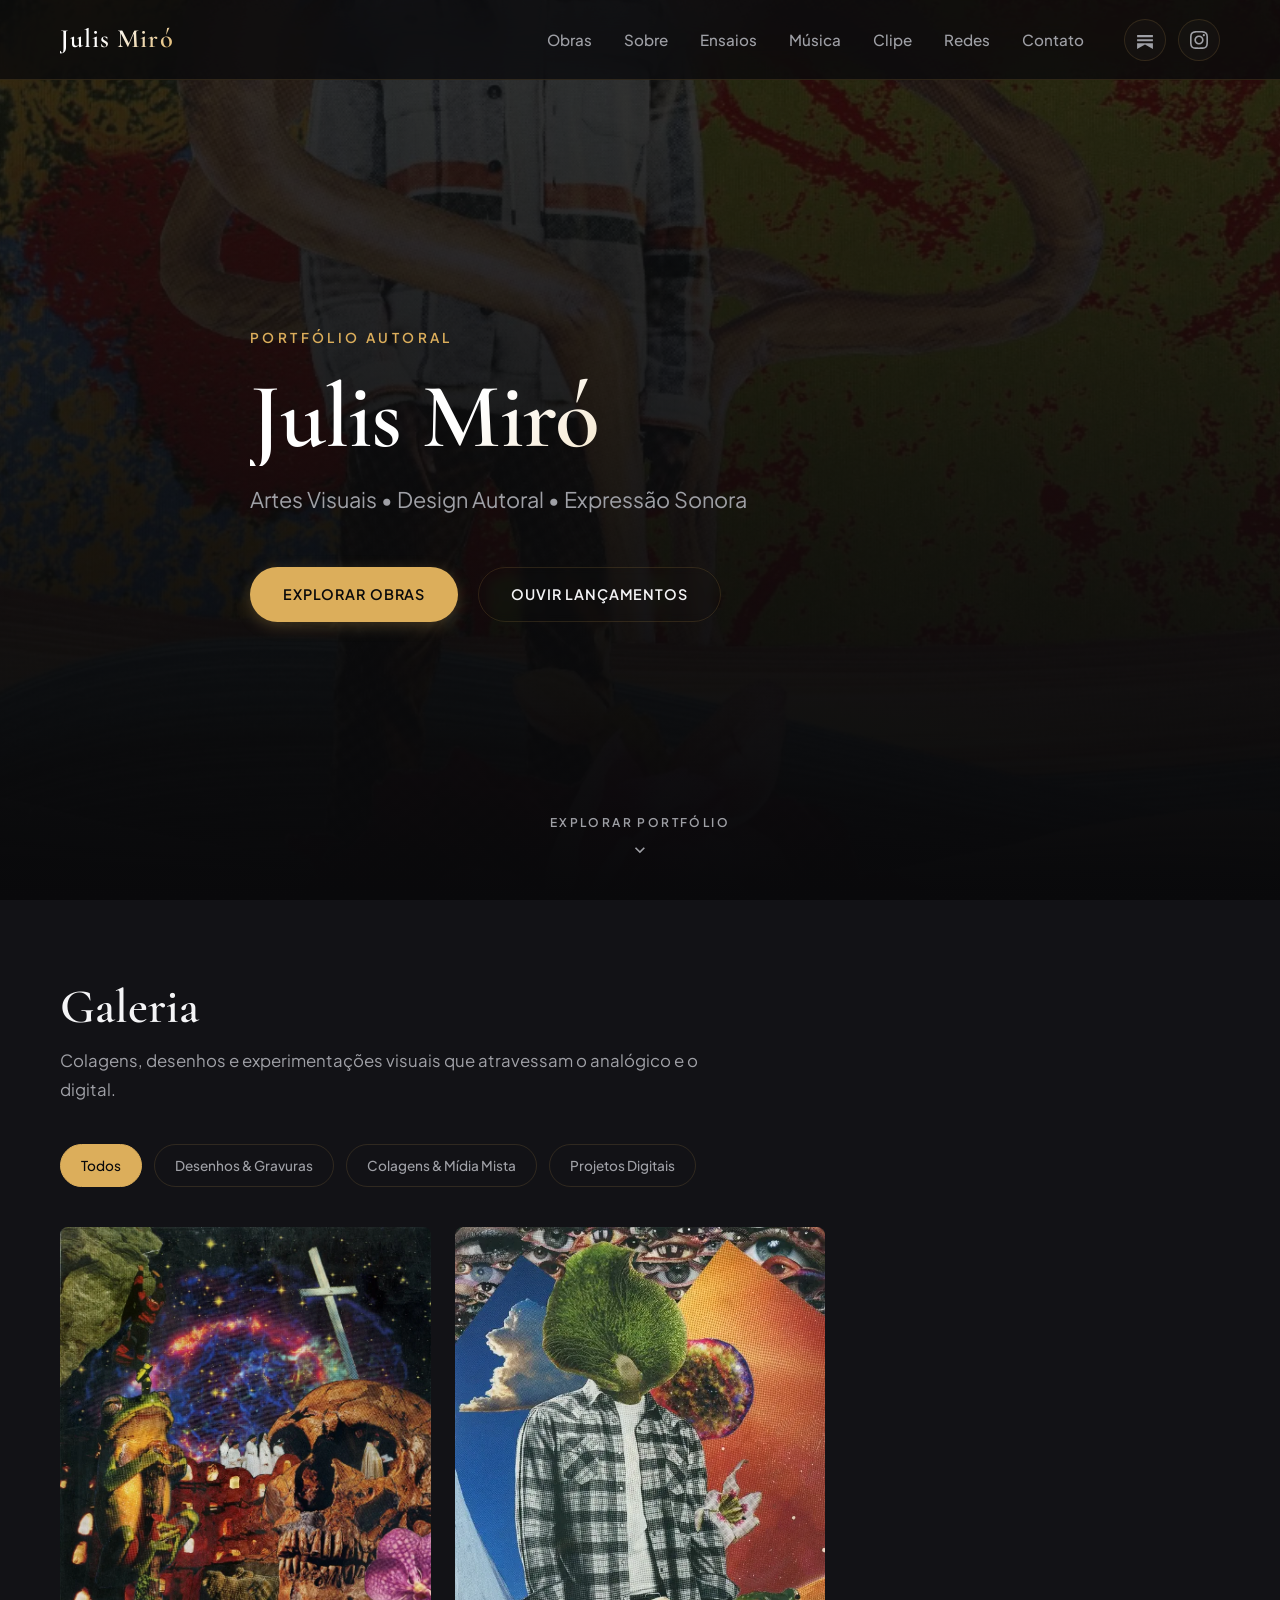
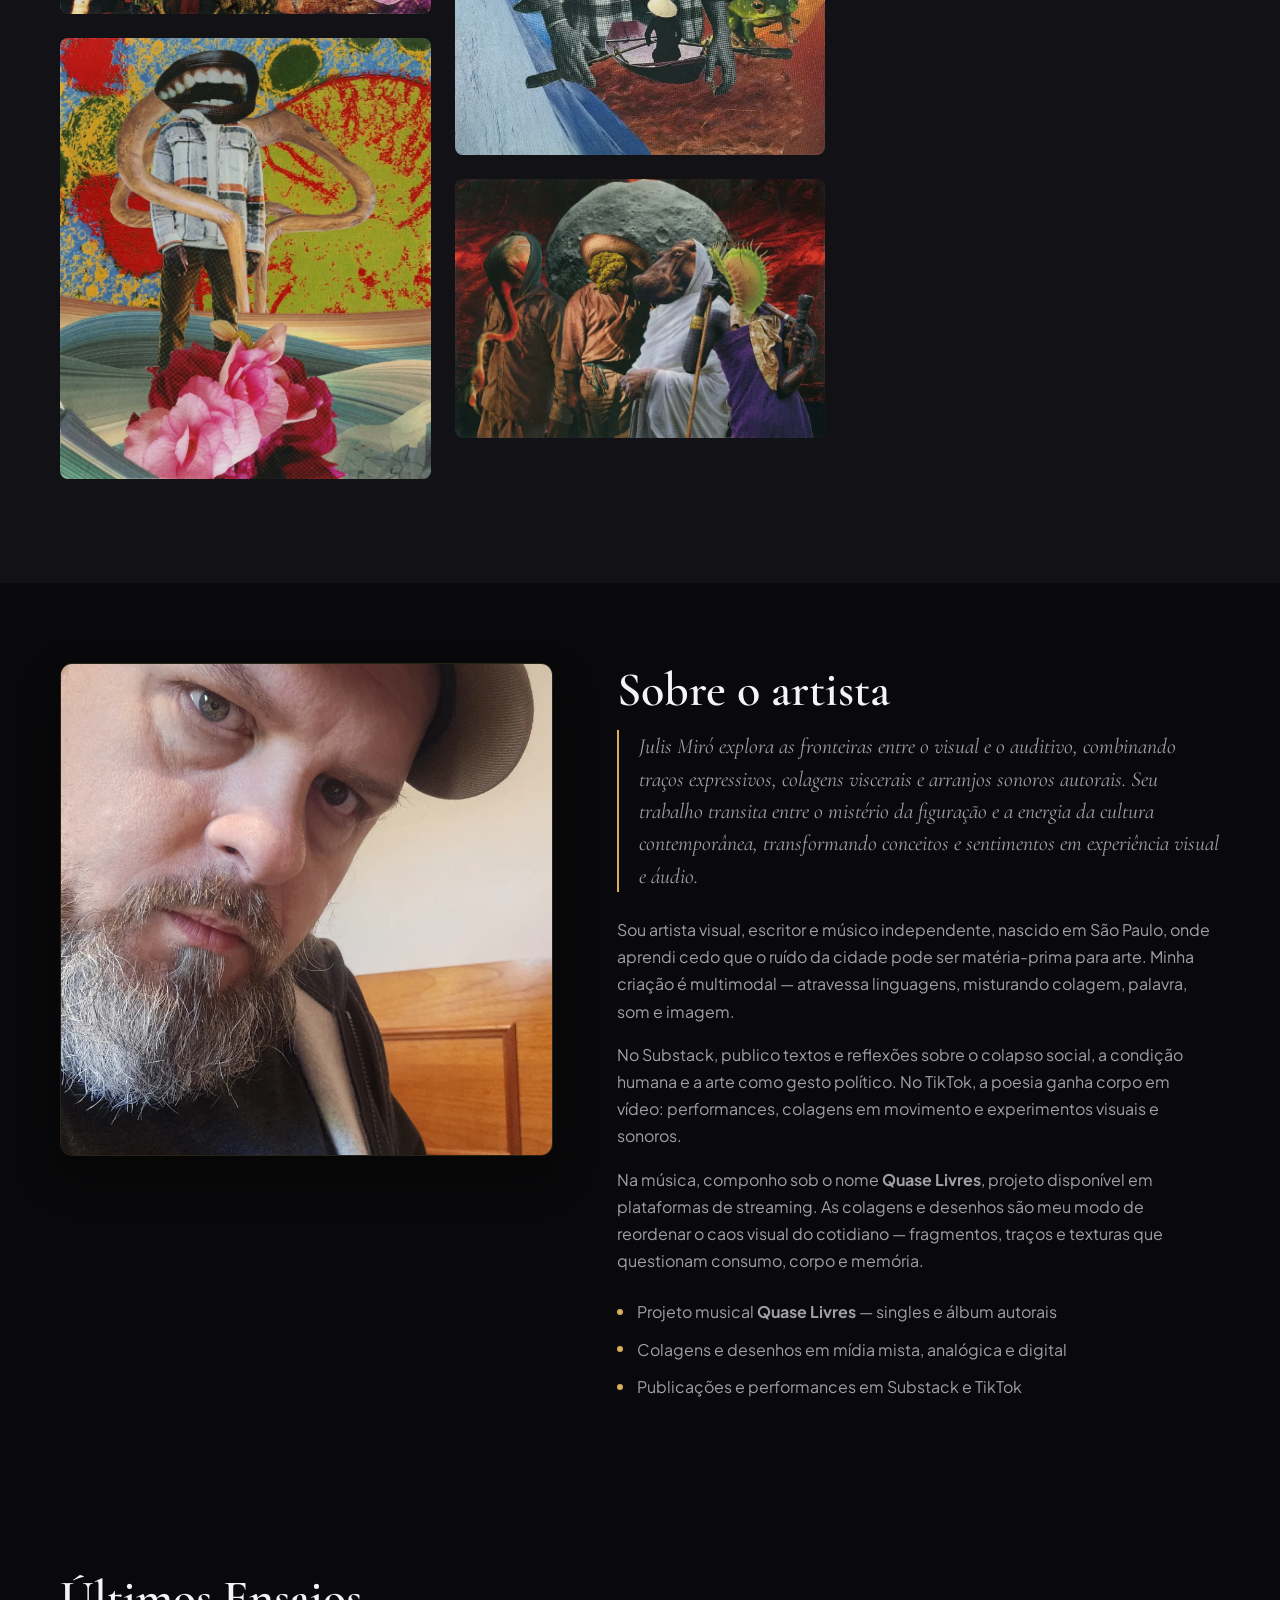
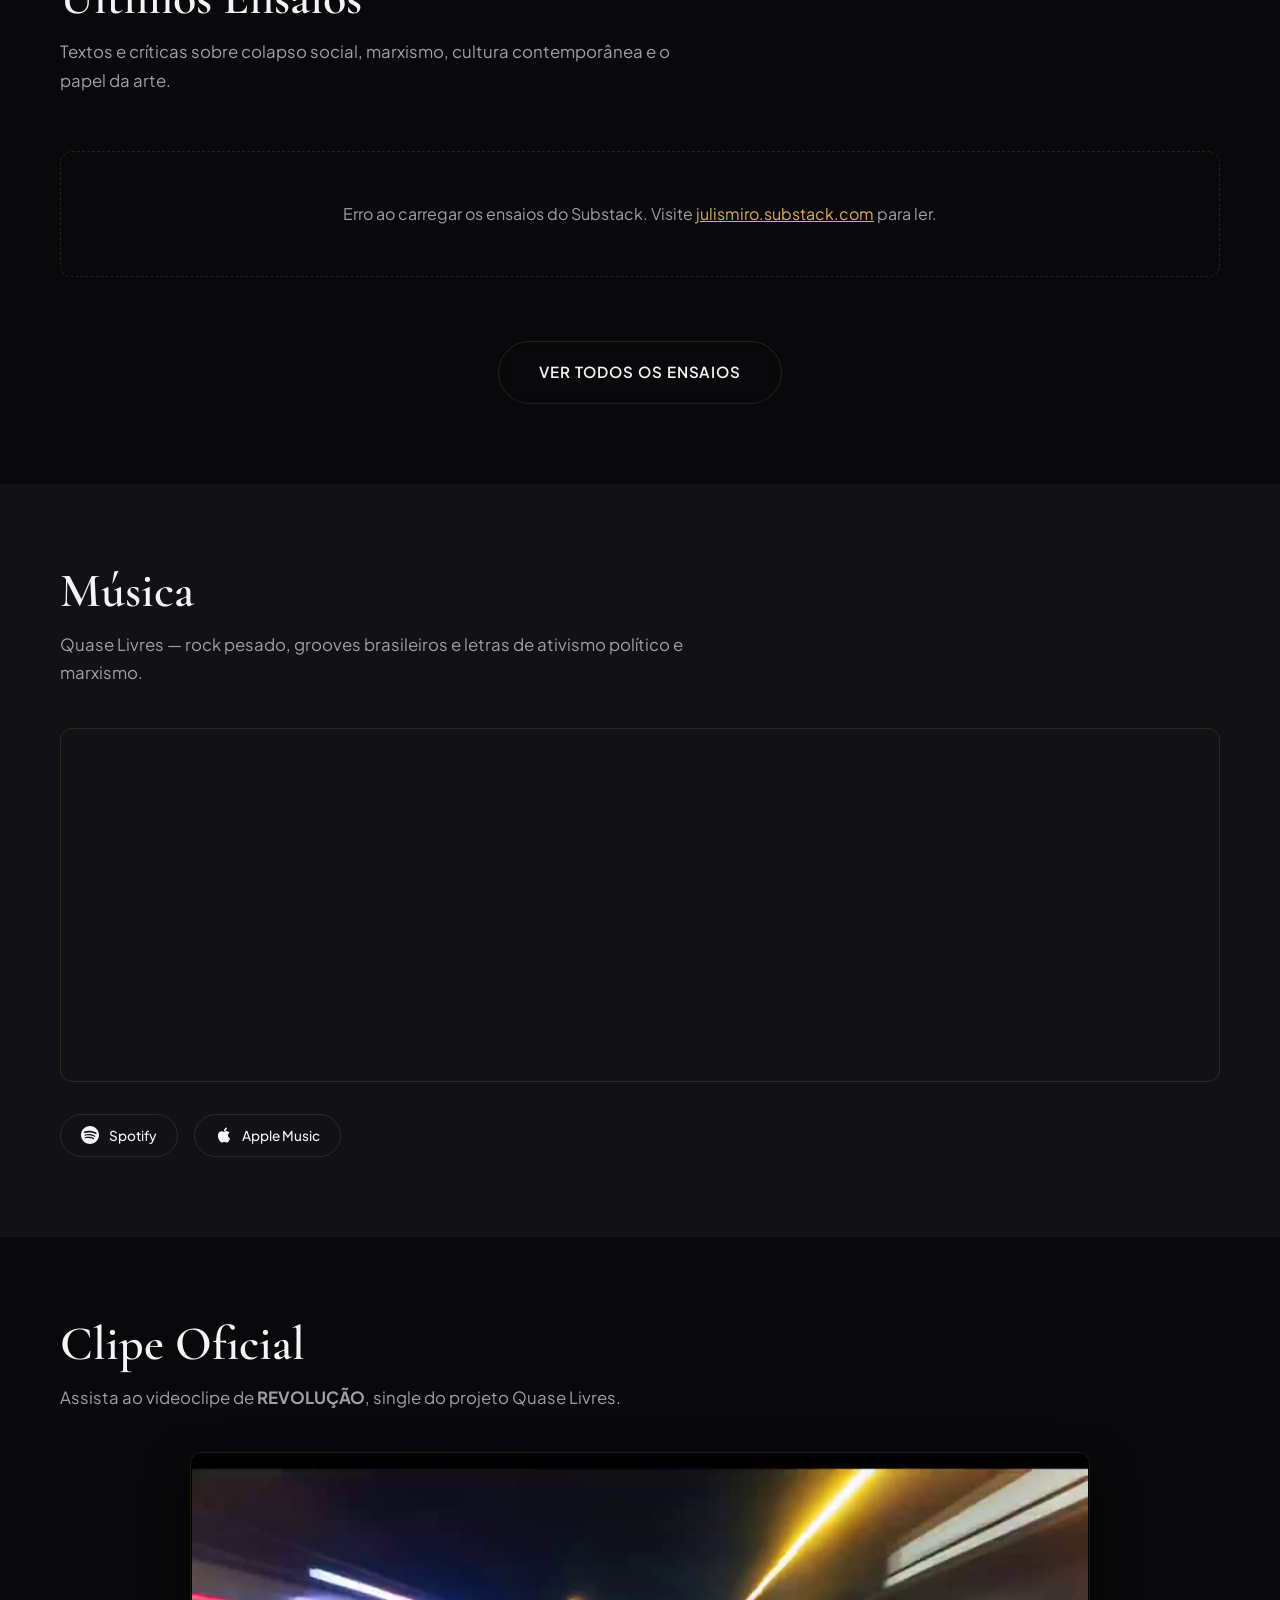
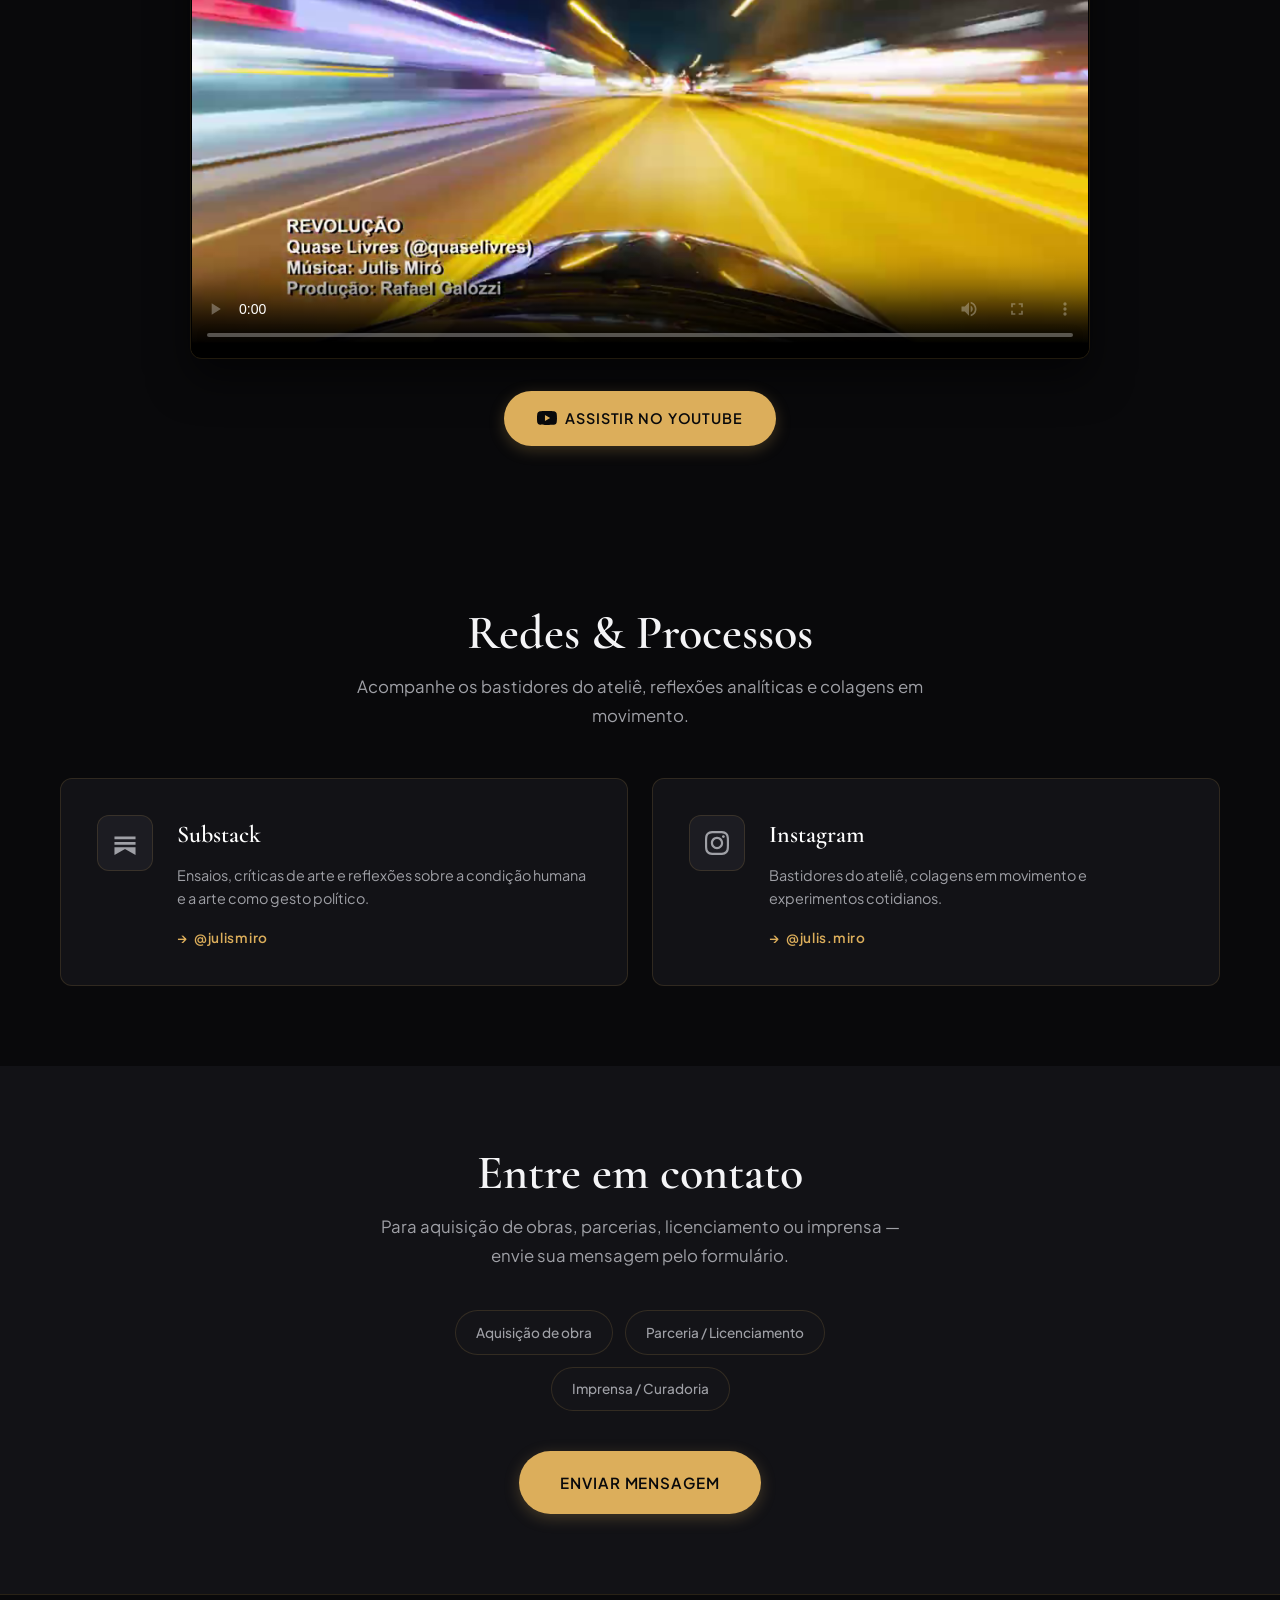
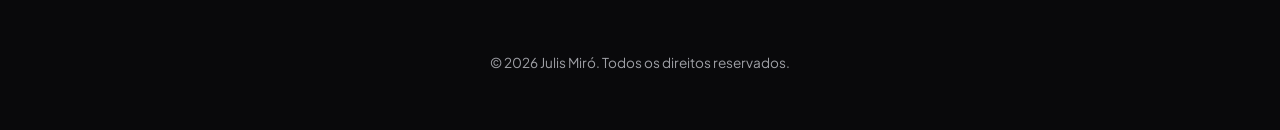
==== commit 1818ab13: "feat: usar imagem enviada como poster do player nativo do clipe de REVOLUCAO" ====
--- a/index.html
+++ b/index.html
@@ -174,7 +174,7 @@
             src="videos/revolucao.mp4#t=1" 
             controls 
             preload="metadata"
-            poster="videos/revolucao-poster.jpg">
+            poster="videos/revolucao-poster.png">
             Seu navegador não suporta a reprodução de vídeo nativo.
           </video>
         </div>
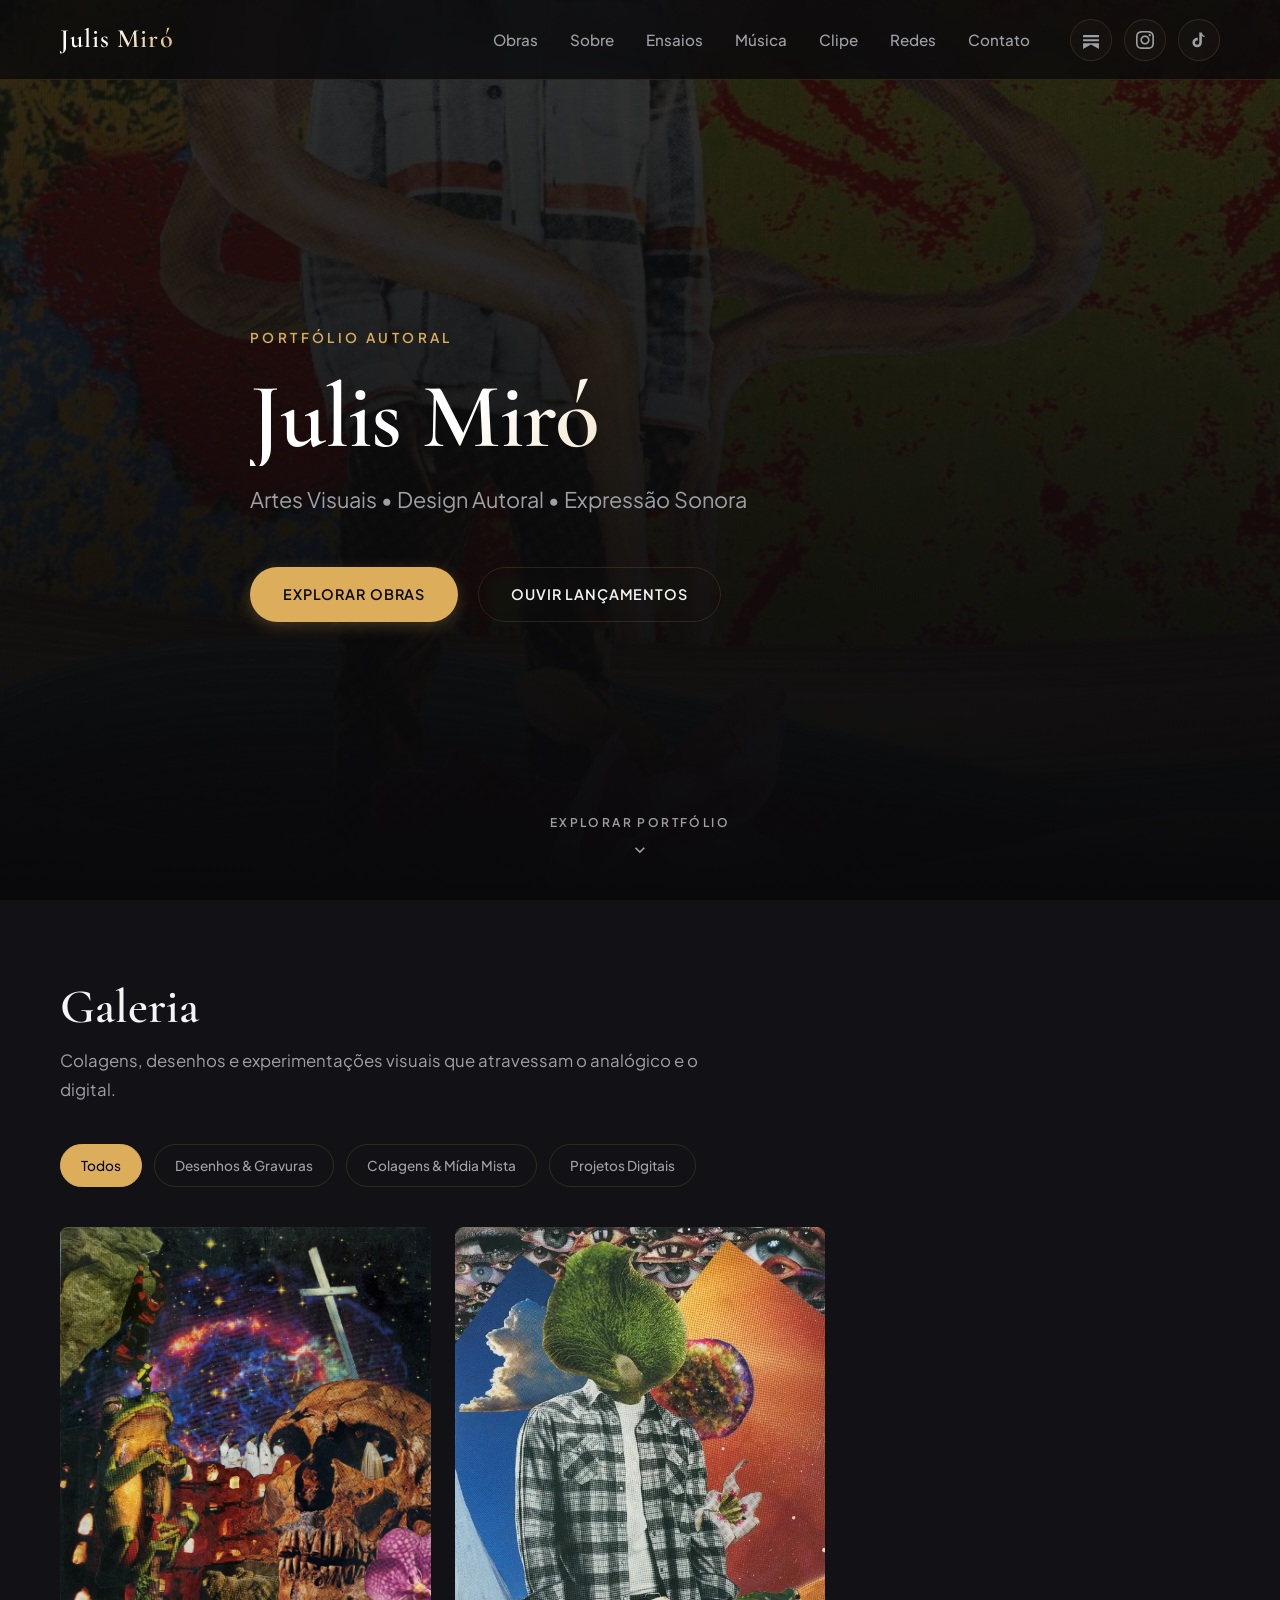
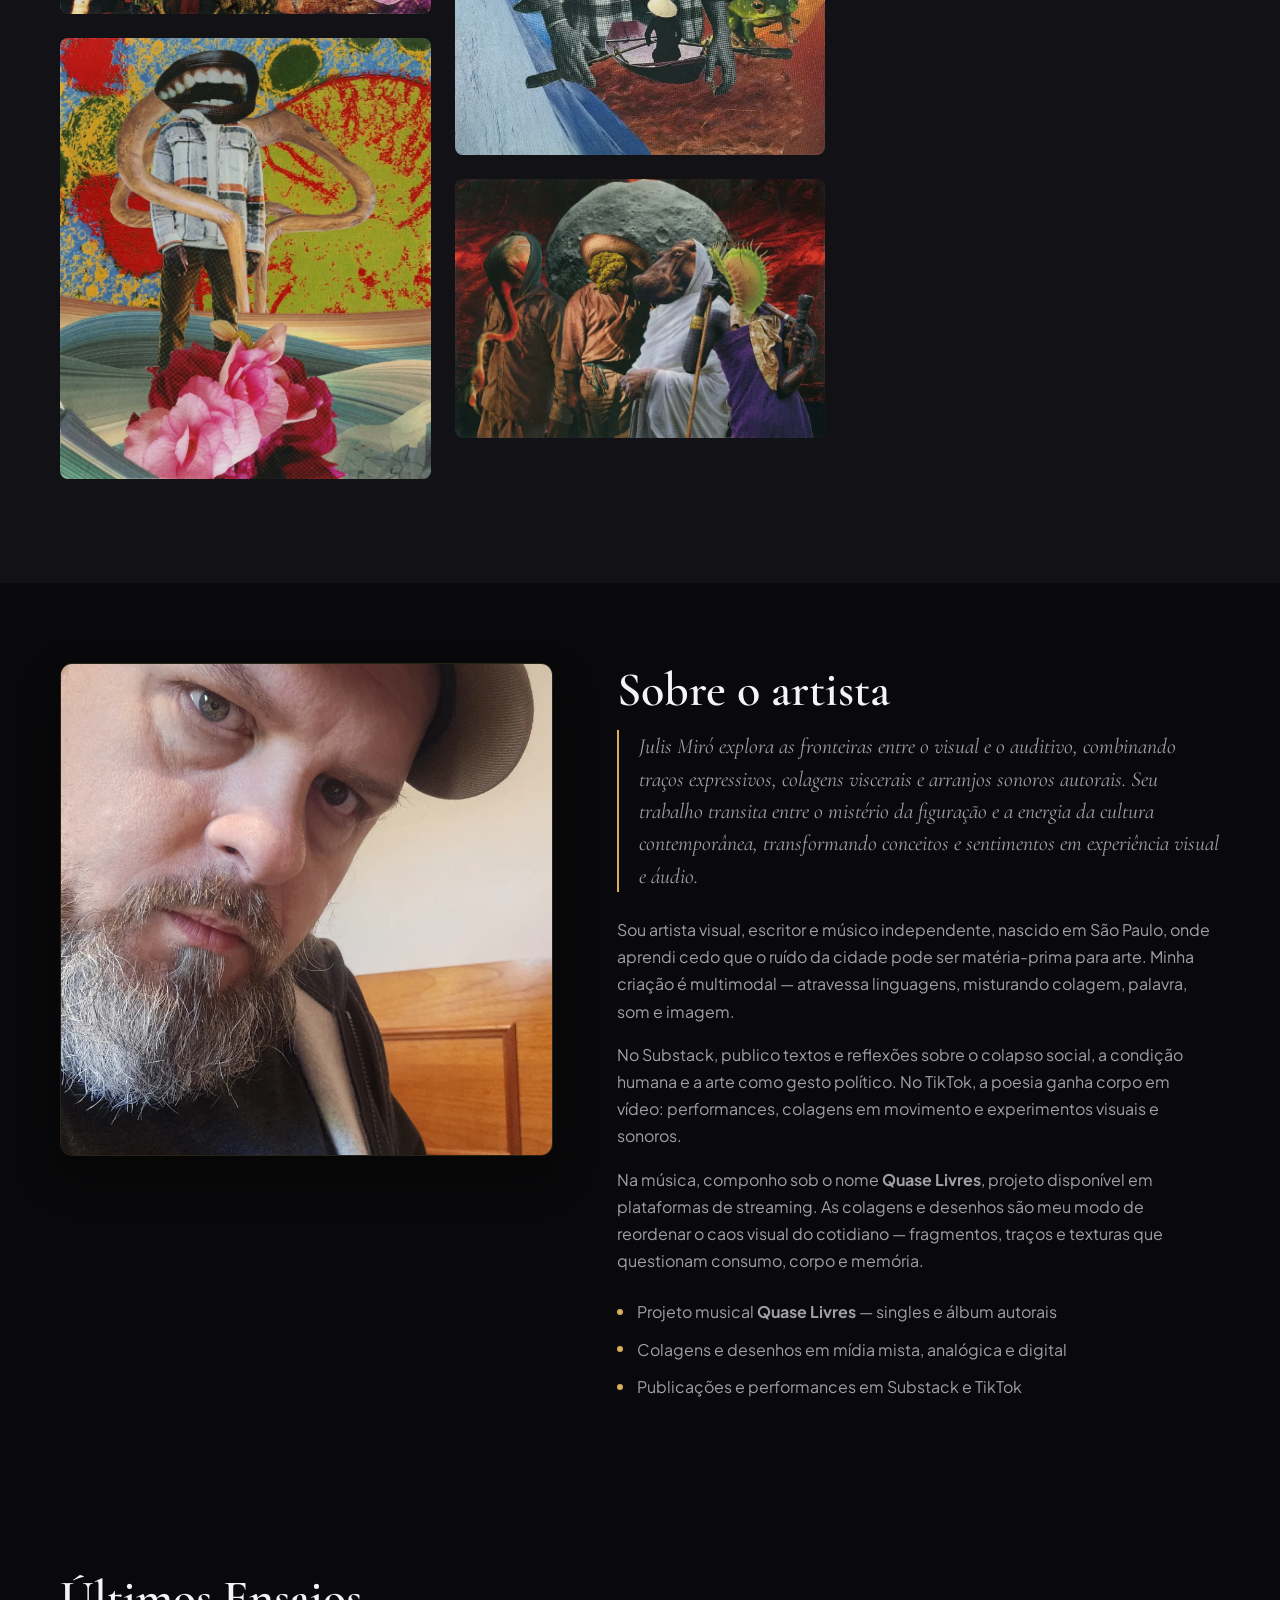
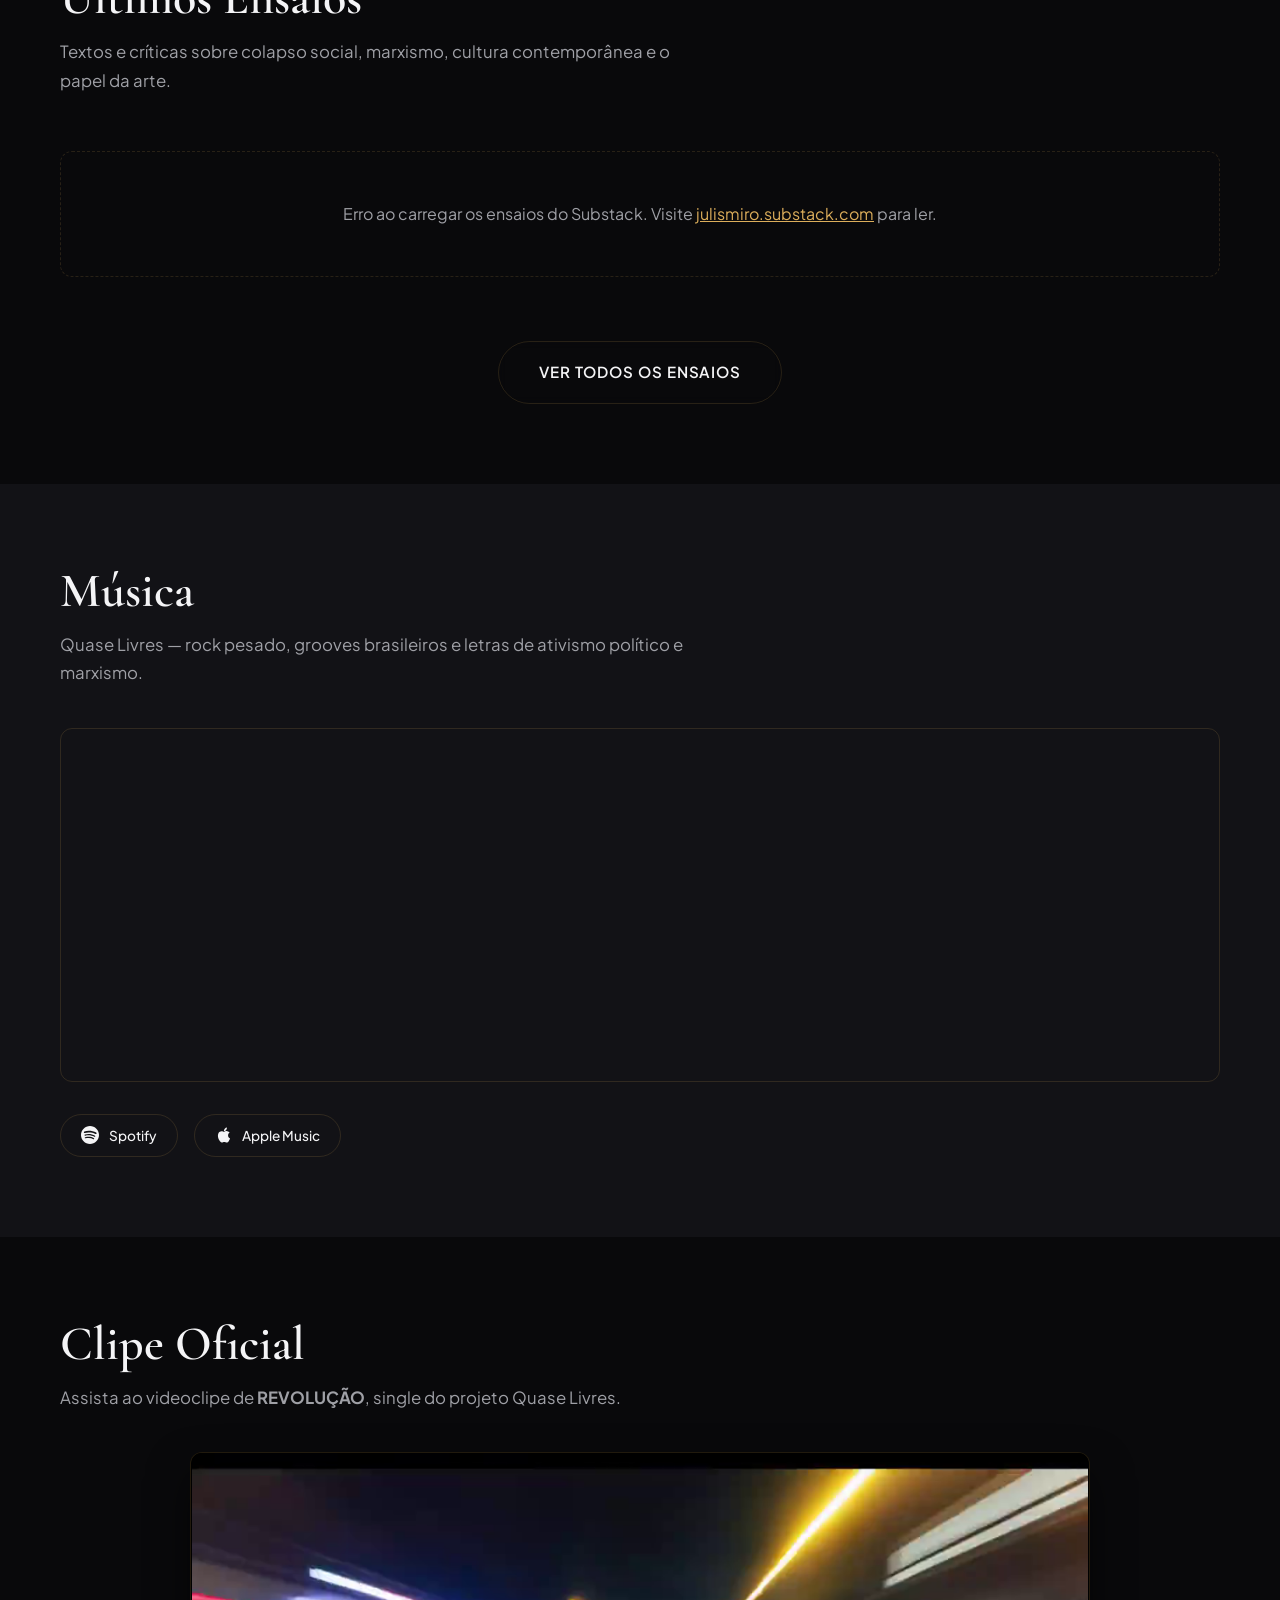
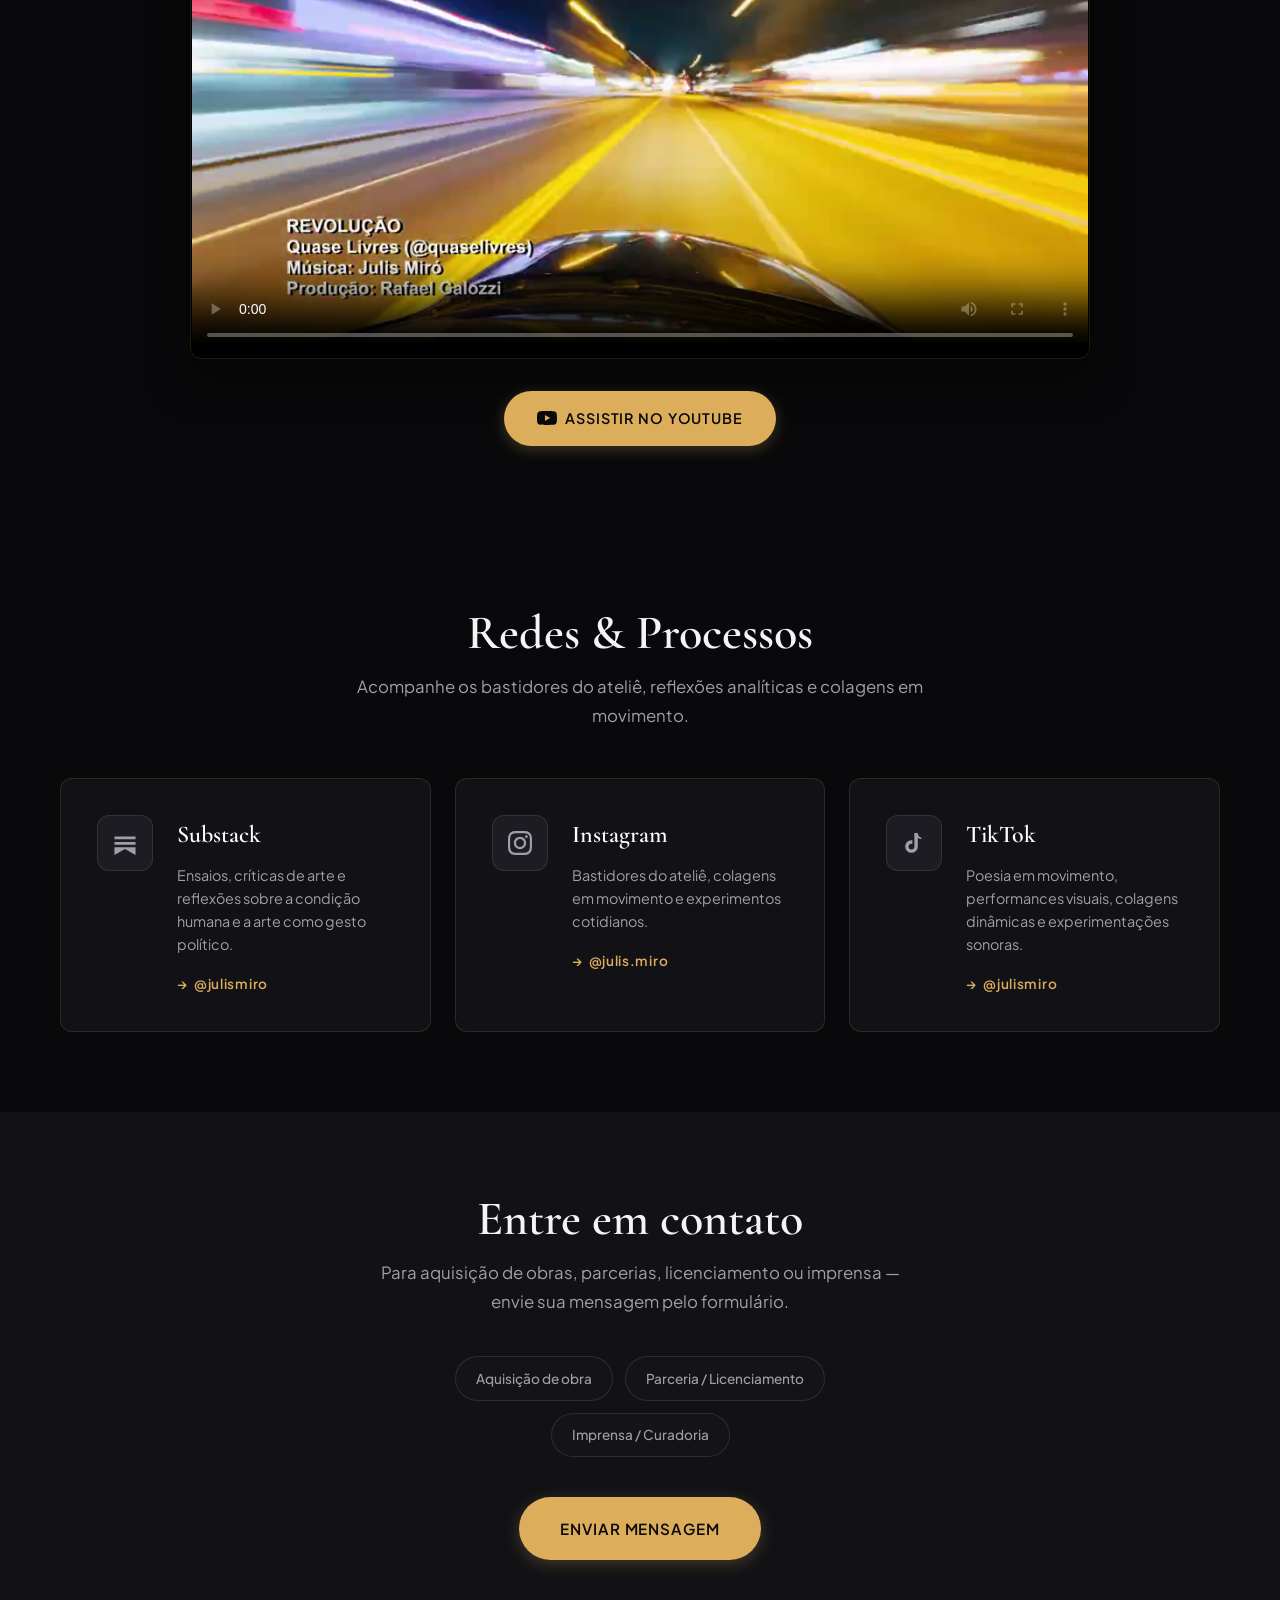
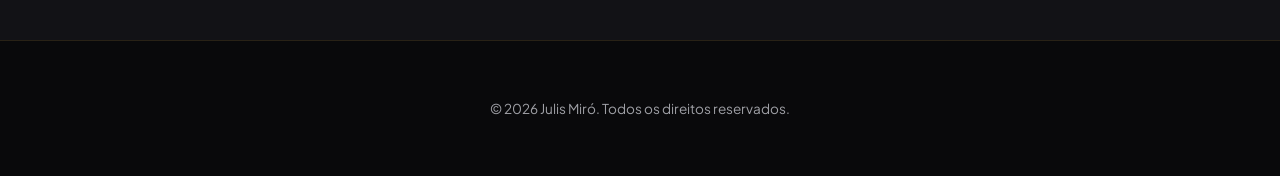
==== commit 5ab0d29c: "feat: adicionar link e card do tiktok" ====
--- a/index.html
+++ b/index.html
@@ -44,6 +44,9 @@
           <a class="site-nav__social" href="https://www.instagram.com/julis.miro/" target="_blank" rel="noopener noreferrer" aria-label="Instagram">
             <svg viewBox="0 0 24 24" aria-hidden="true"><path d="M12 2.163c3.204 0 3.584.012 4.85.07 3.252.148 4.771 1.691 4.919 4.919.058 1.265.069 1.645.069 4.849 0 3.205-.012 3.584-.069 4.849-.149 3.225-1.664 4.771-4.919 4.919-1.266.058-1.644.07-4.85.07-3.204 0-3.584-.012-4.849-.07-3.26-.149-4.771-1.699-4.919-4.92-.058-1.265-.07-1.644-.07-4.849 0-3.204.013-3.583.07-4.849.149-3.227 1.664-4.771 4.919-4.919 1.266-.057 1.645-.069 4.849-.069zm0-2.163c-3.259 0-3.667.014-4.947.072-4.358.2-6.78 2.618-6.98 6.98-.059 1.281-.073 1.689-.073 4.948 0 3.259.014 3.668.072 4.948.2 4.358 2.618 6.78 6.98 6.98 1.281.058 1.689.072 4.948.072 3.259 0 3.668-.014 4.948-.072 4.354-.2 6.782-2.618 6.979-6.98.059-1.28.073-1.689.073-4.948 0-3.259-.014-3.667-.072-4.947-.196-4.354-2.617-6.78-6.979-6.98-1.281-.059-1.69-.073-4.949-.073zm0 5.838c-3.403 0-6.162 2.759-6.162 6.162s2.759 6.163 6.162 6.163 6.162-2.759 6.162-6.163c0-3.403-2.759-6.162-6.162-6.162zm0 10.162c-2.209 0-4-1.79-4-4 0-2.209 1.791-4 4-4s4 1.791 4 4c0 2.21-1.791 4-4 4zm6.406-11.845c-.796 0-1.441.645-1.441 1.44s.645 1.44 1.441 1.44c.795 0 1.439-.645 1.439-1.44s-.644-1.44-1.439-1.44z"/></svg>
           </a>
+          <a class="site-nav__social" href="https://www.tiktok.com/@julismiro" target="_blank" rel="noopener noreferrer" aria-label="TikTok">
+            <svg viewBox="0 0 24 24" aria-hidden="true"><path d="M19.59 6.69a4.83 4.83 0 0 1-3.77-4.25V2h-3.45v13.67a2.89 2.89 0 0 1-5.77 0 2.89 2.89 0 0 1 2.89-2.89h.88V9.16h-.88a6.33 6.33 0 0 0-6.33 6.33 6.33 6.33 0 0 0 6.33 6.33 6.33 6.33 0 0 0 6.33-6.33V6.69a6.33 6.33 0 0 0 3.77 1.25V6.69z"/></svg>
+          </a>
         </div>
       </nav>
     </div>
@@ -214,6 +217,16 @@
               <span class="social-card__handle">@julis.miro</span>
             </div>
           </a>
+          <a class="social-card social-card--tiktok" href="https://www.tiktok.com/@julismiro" target="_blank" rel="noopener noreferrer">
+            <div class="social-card__icon">
+              <svg viewBox="0 0 24 24" aria-hidden="true"><path d="M19.59 6.69a4.83 4.83 0 0 1-3.77-4.25V2h-3.45v13.67a2.89 2.89 0 0 1-5.77 0 2.89 2.89 0 0 1 2.89-2.89h.88V9.16h-.88a6.33 6.33 0 0 0-6.33 6.33 6.33 6.33 0 0 0 6.33 6.33 6.33 6.33 0 0 0 6.33-6.33V6.69a6.33 6.33 0 0 0 3.77 1.25V6.69z"/></svg>
+            </div>
+            <div class="social-card__content">
+              <h3 class="social-card__title">TikTok</h3>
+              <p class="social-card__description">Poesia em movimento, performances visuais, colagens dinâmicas e experimentações sonoras.</p>
+              <span class="social-card__handle">@julismiro</span>
+            </div>
+          </a>
         </div>
       </div>
     </section>
--- a/assets/css/site.css
+++ b/assets/css/site.css
@@ -766,7 +766,13 @@
 
 @media (min-width: 768px) {
   .social__grid {
-    grid-template-columns: 1fr 1fr;
+    grid-template-columns: repeat(2, 1fr);
+  }
+}
+
+@media (min-width: 1024px) {
+  .social__grid {
+    grid-template-columns: repeat(3, 1fr);
   }
 }
 
@@ -812,6 +818,12 @@
   box-shadow: 0 15px 30px rgba(255, 107, 0, 0.08);
 }
 
+.social-card--tiktok:hover {
+  border-color: rgba(37, 244, 238, 0.3);
+  background: rgba(37, 244, 238, 0.01);
+  box-shadow: 0 15px 30px rgba(37, 244, 238, 0.05), 0 15px 30px rgba(254, 9, 121, 0.05);
+}
+
 .social-card:hover {
   transform: translateY(-5px);
 }
@@ -854,6 +866,17 @@
 .social-card--substack:hover .social-card__icon svg {
   fill: #ff6b00;
   transform: scale(1.1);
+}
+
+.social-card--tiktok:hover .social-card__icon {
+  border-color: rgba(37, 244, 238, 0.4);
+  background: rgba(37, 244, 238, 0.08);
+}
+
+.social-card--tiktok:hover .social-card__icon svg {
+  fill: #fff;
+  transform: scale(1.1);
+  filter: drop-shadow(-1.5px -1.5px 0 #fe0979) drop-shadow(1.5px 1.5px 0 #25f4ee);
 }
 
 .social-card__content {
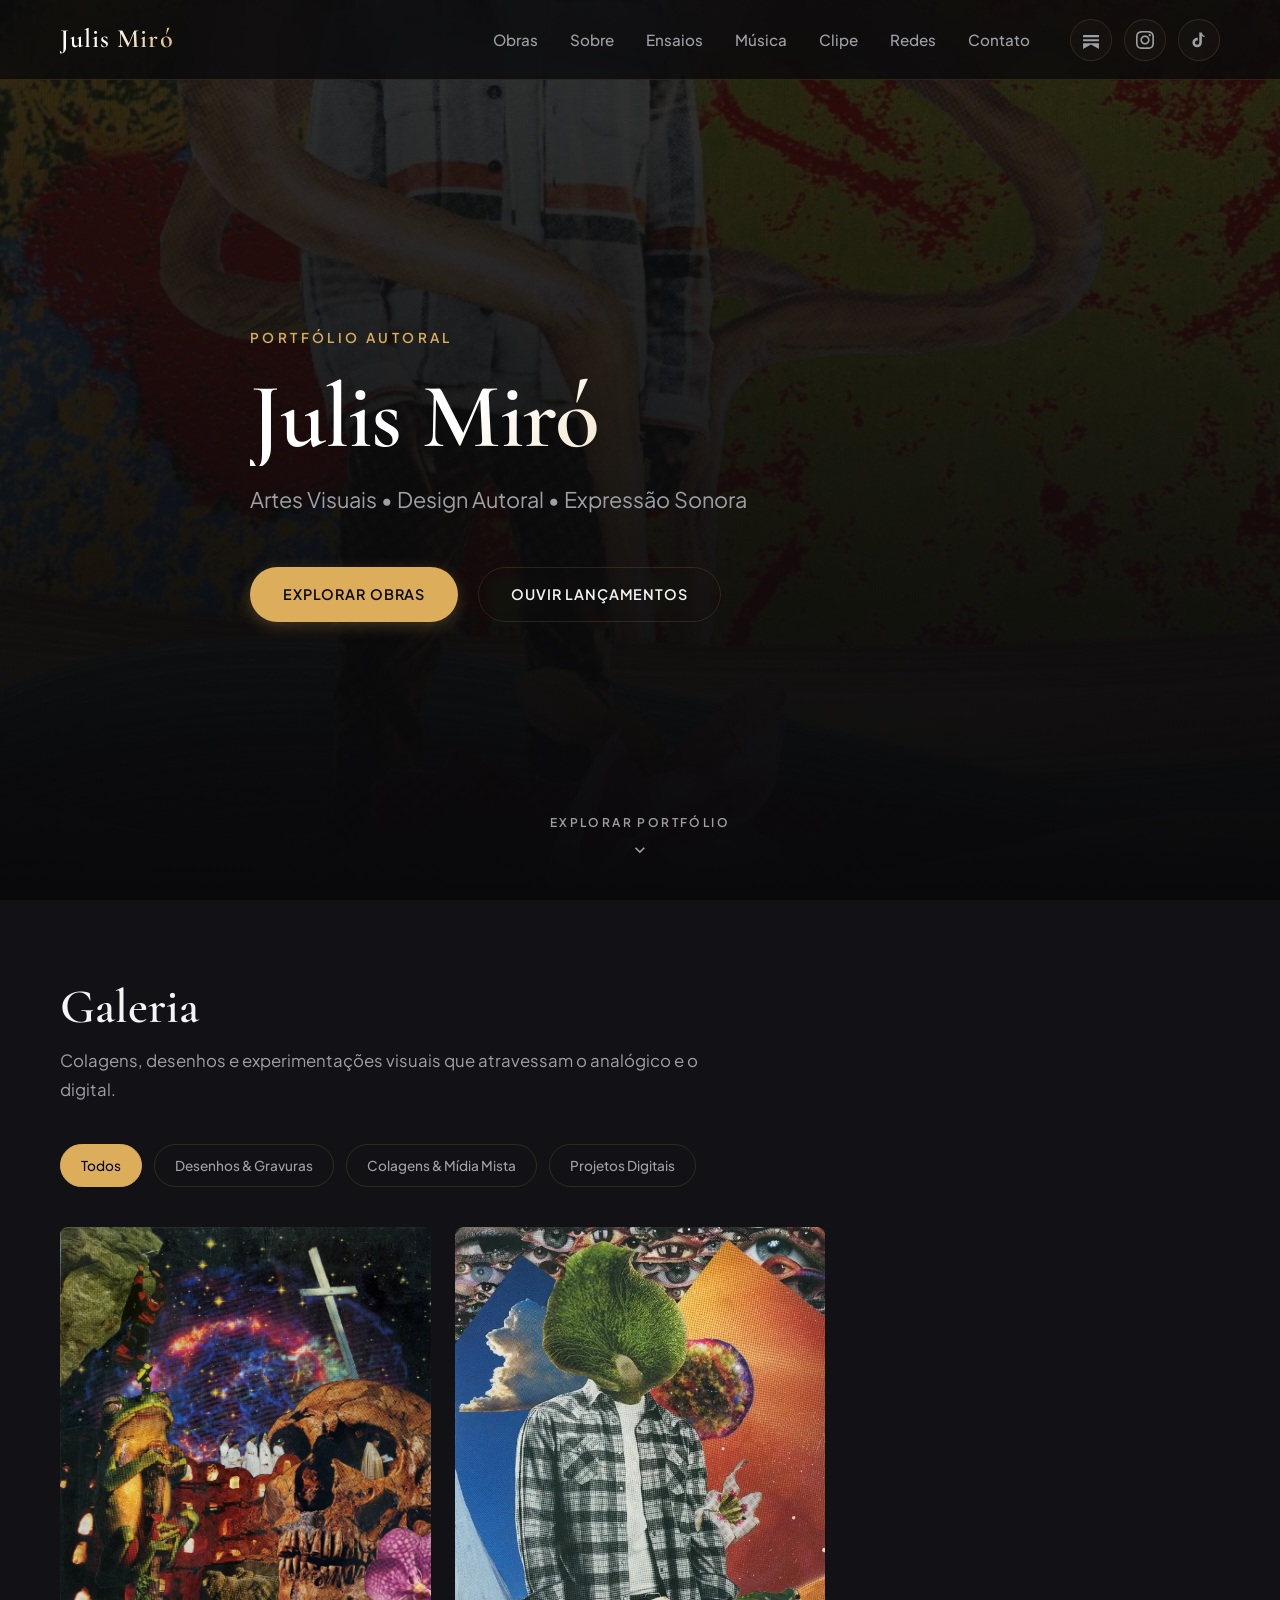
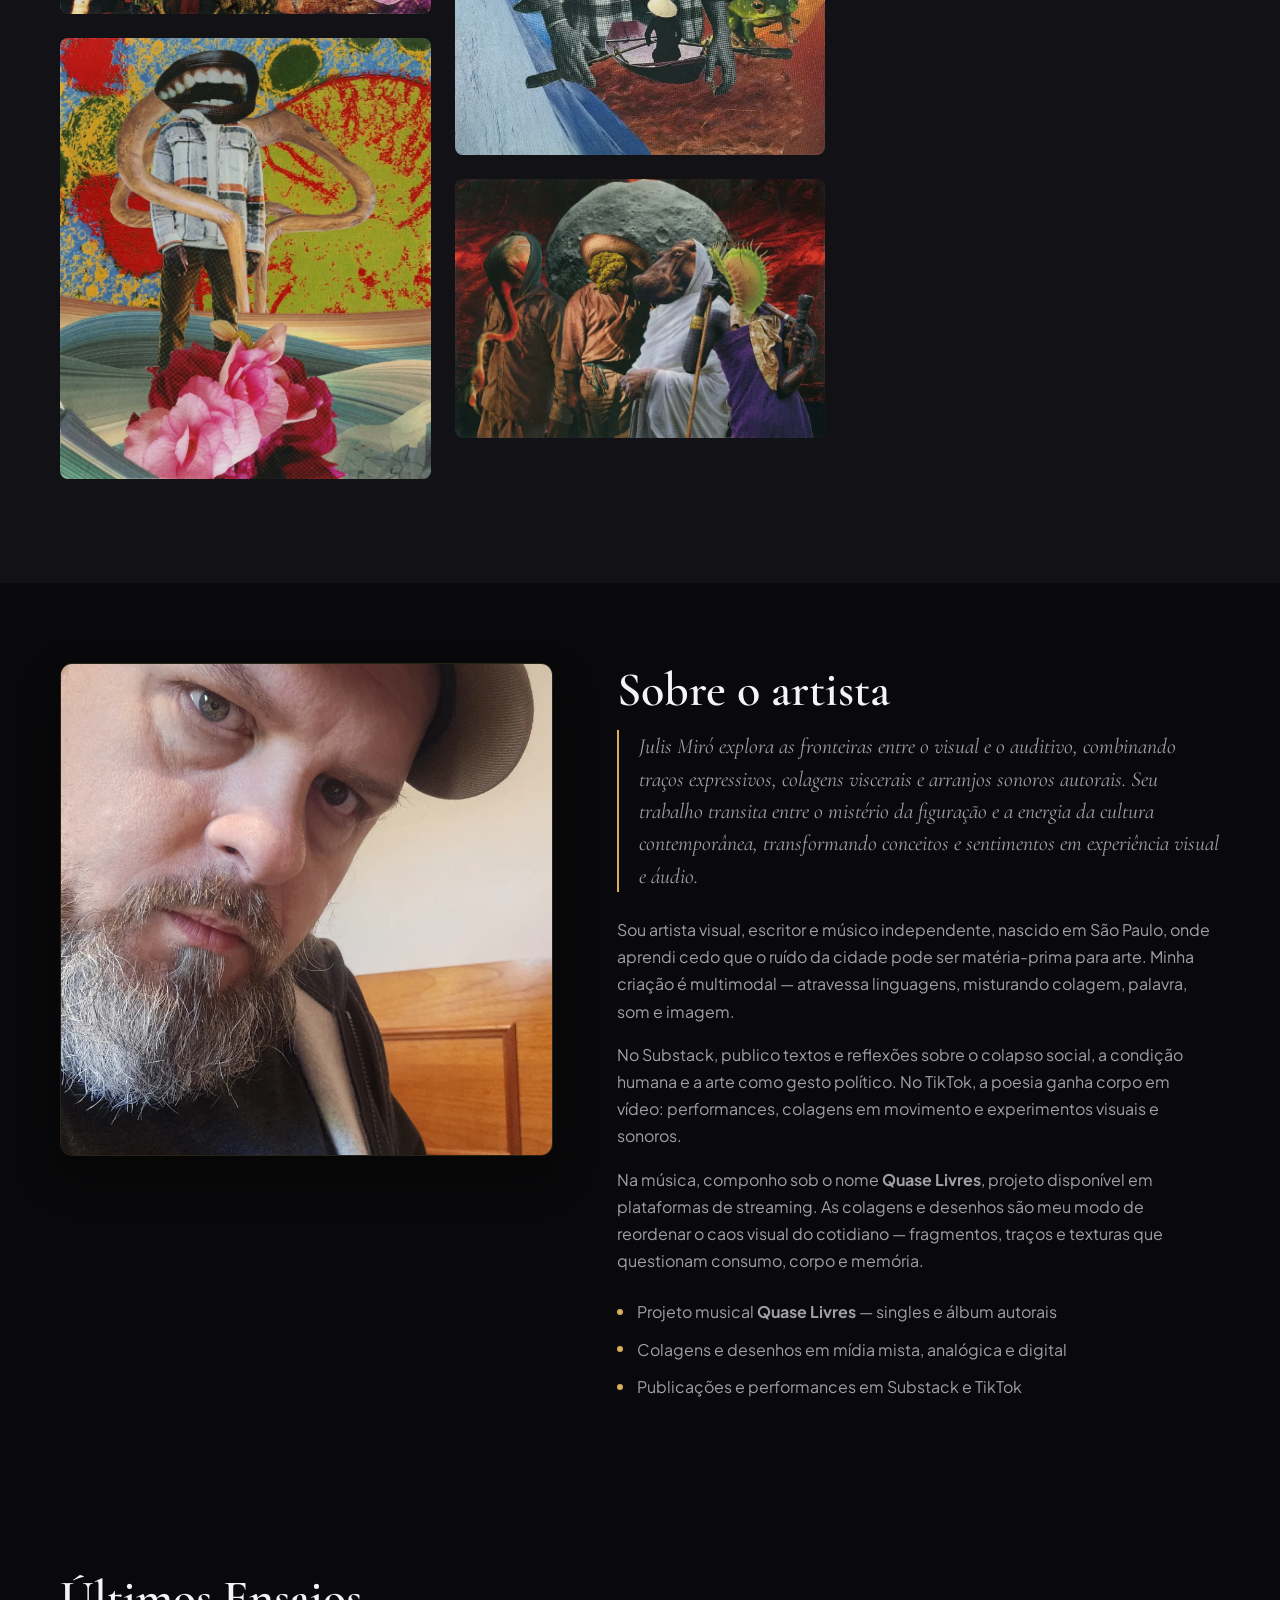
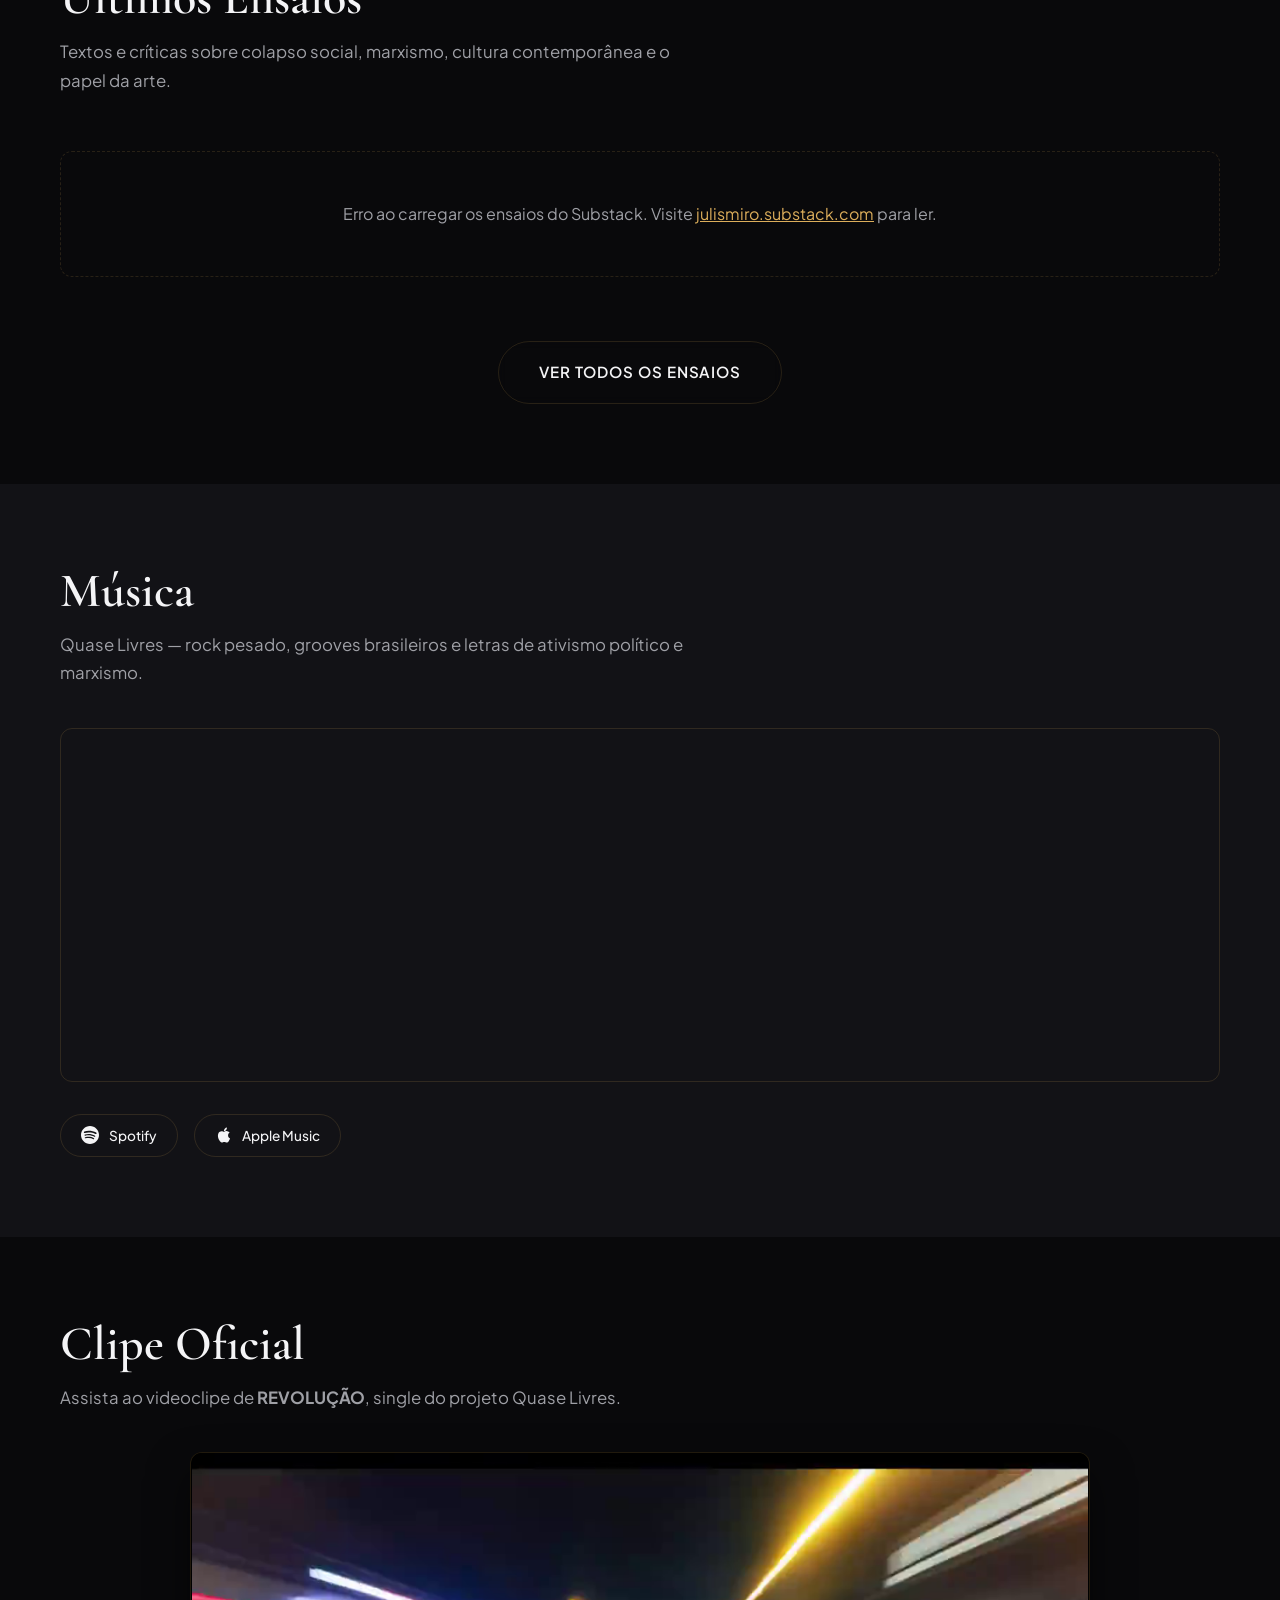
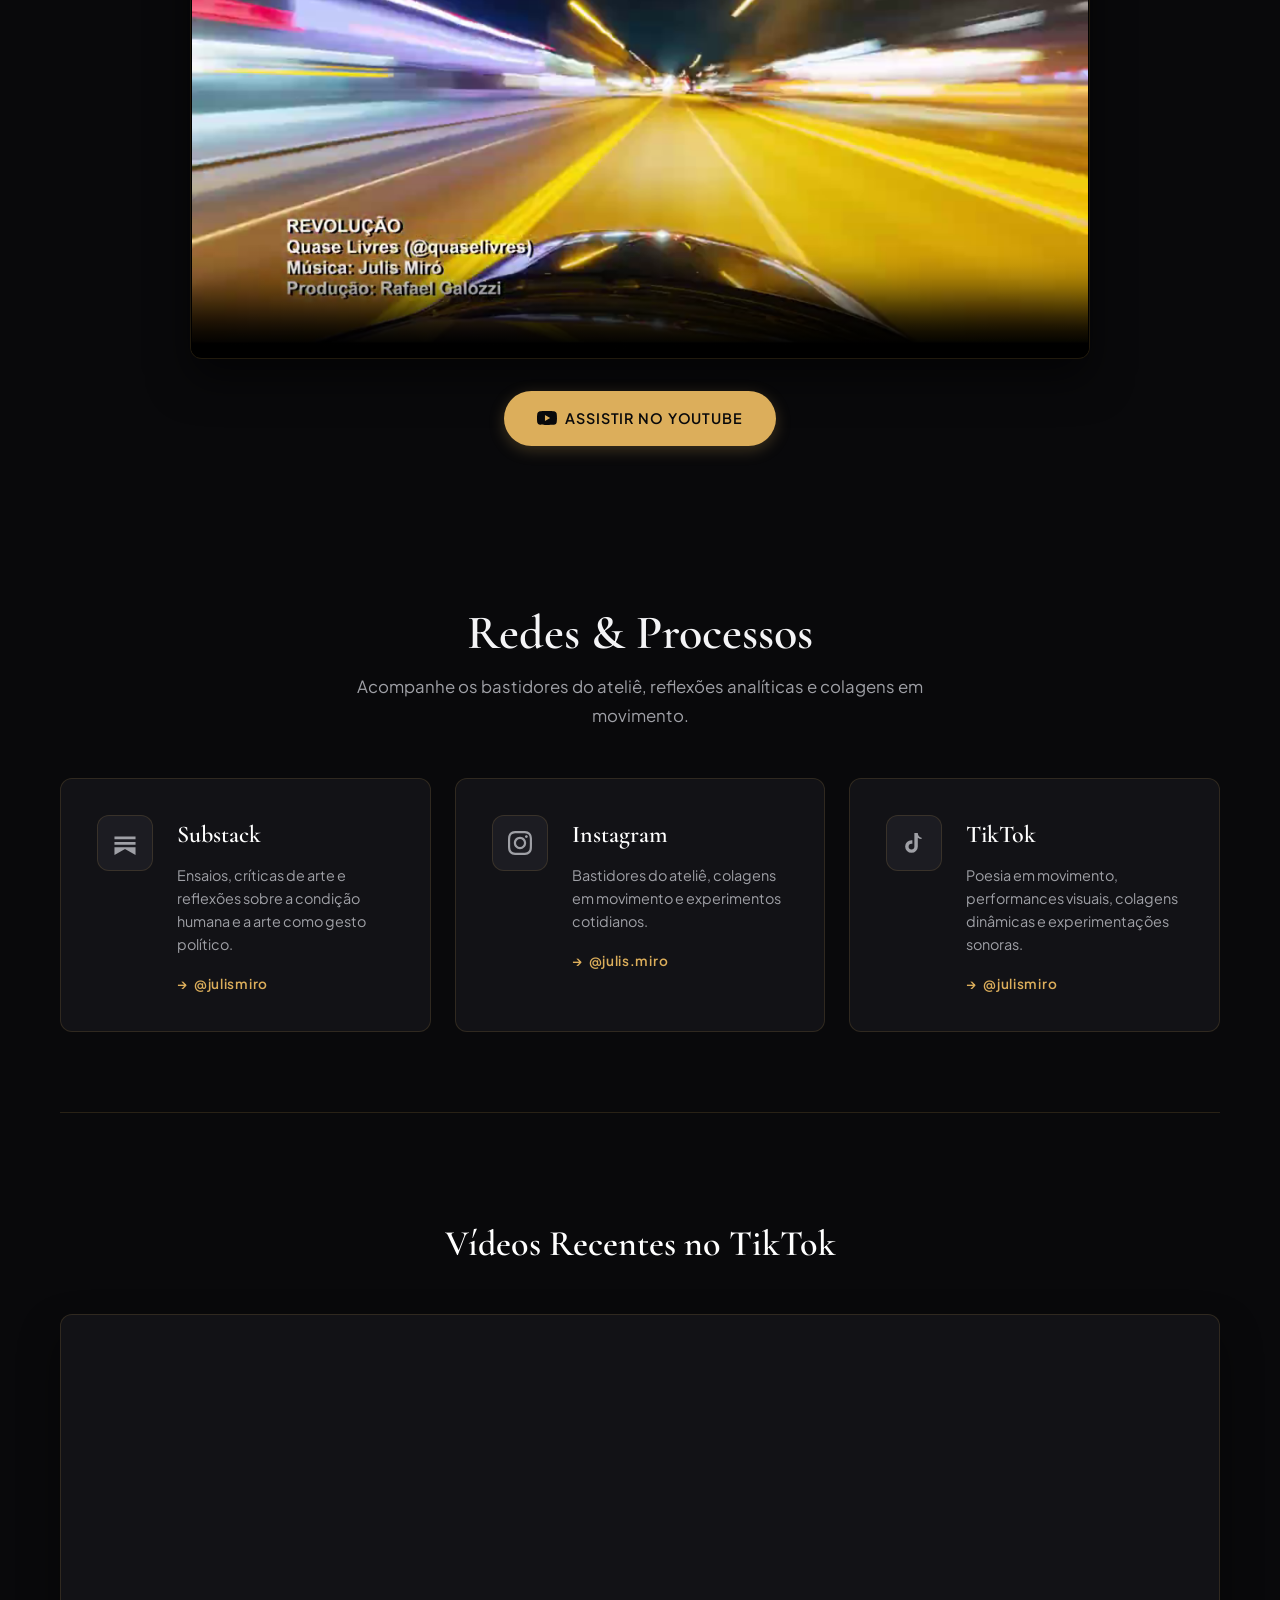
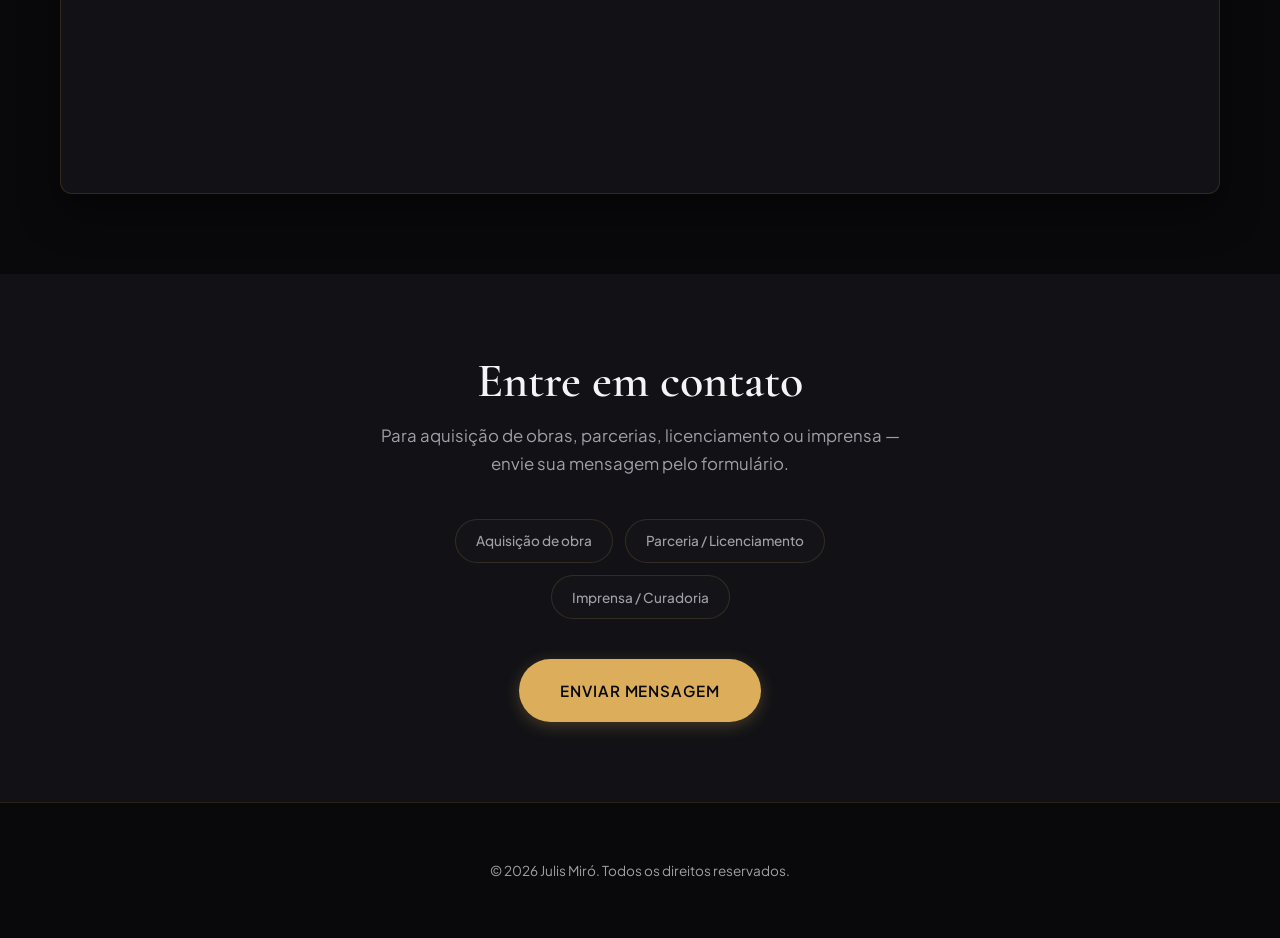
==== commit 1a873c1d: "feat: trocar widget do tiktok para elfsight e tornar responsivo" ====
--- a/index.html
+++ b/index.html
@@ -174,7 +174,7 @@
         <div class="video__container">
           <video 
             class="video__player" 
-            src="videos/revolucao.mp4#t=1" 
+            src="videos/revolucao.mp4" 
             controls 
             preload="metadata"
             poster="videos/revolucao-poster.png">
@@ -227,6 +227,14 @@
               <span class="social-card__handle">@julismiro</span>
             </div>
           </a>
+        </div>
+
+        <div class="tiktok-feed">
+          <h3 class="tiktok-feed__title">Vídeos Recentes no TikTok</h3>
+          <div class="tiktok-feed__container">
+            <!-- Elfsight Social Feed -->
+            <div class="elfsight-app-5f2ff947-4417-48c7-896d-6d15c6648dd3" data-elfsight-app-lazy></div>
+          </div>
         </div>
       </div>
     </section>
@@ -267,5 +275,6 @@
   </dialog>
 
   <script src="assets/js/site.js" defer></script>
+  <script src="https://elfsightcdn.com/platform.js" async></script>
 </body>
 </html>
--- a/assets/css/site.css
+++ b/assets/css/site.css
@@ -1339,6 +1339,38 @@
   text-align: center;
 }
 
+/* TikTok Feed */
+
+.tiktok-feed {
+  margin-top: 5rem;
+  border-top: 1px solid var(--border);
+  padding-top: 4rem;
+  text-align: center;
+}
+
+.tiktok-feed__title {
+  font-family: var(--font-display);
+  font-size: clamp(1.75rem, 4vw, 2.25rem);
+  font-weight: 600;
+  margin-bottom: 2.5rem;
+  color: #fff;
+}
+
+.tiktok-feed__container {
+  width: 100%;
+  min-height: 480px;
+  background: var(--surface);
+  border: 1px solid var(--border);
+  border-radius: 12px;
+  overflow: hidden;
+  box-shadow: 0 20px 40px rgba(0, 0, 0, 0.4);
+}
+
+.tiktok-feed__container iframe {
+  border: none !important;
+  display: block;
+}
+
 /* Reduced motion */
 
 @media (prefers-reduced-motion: reduce) {
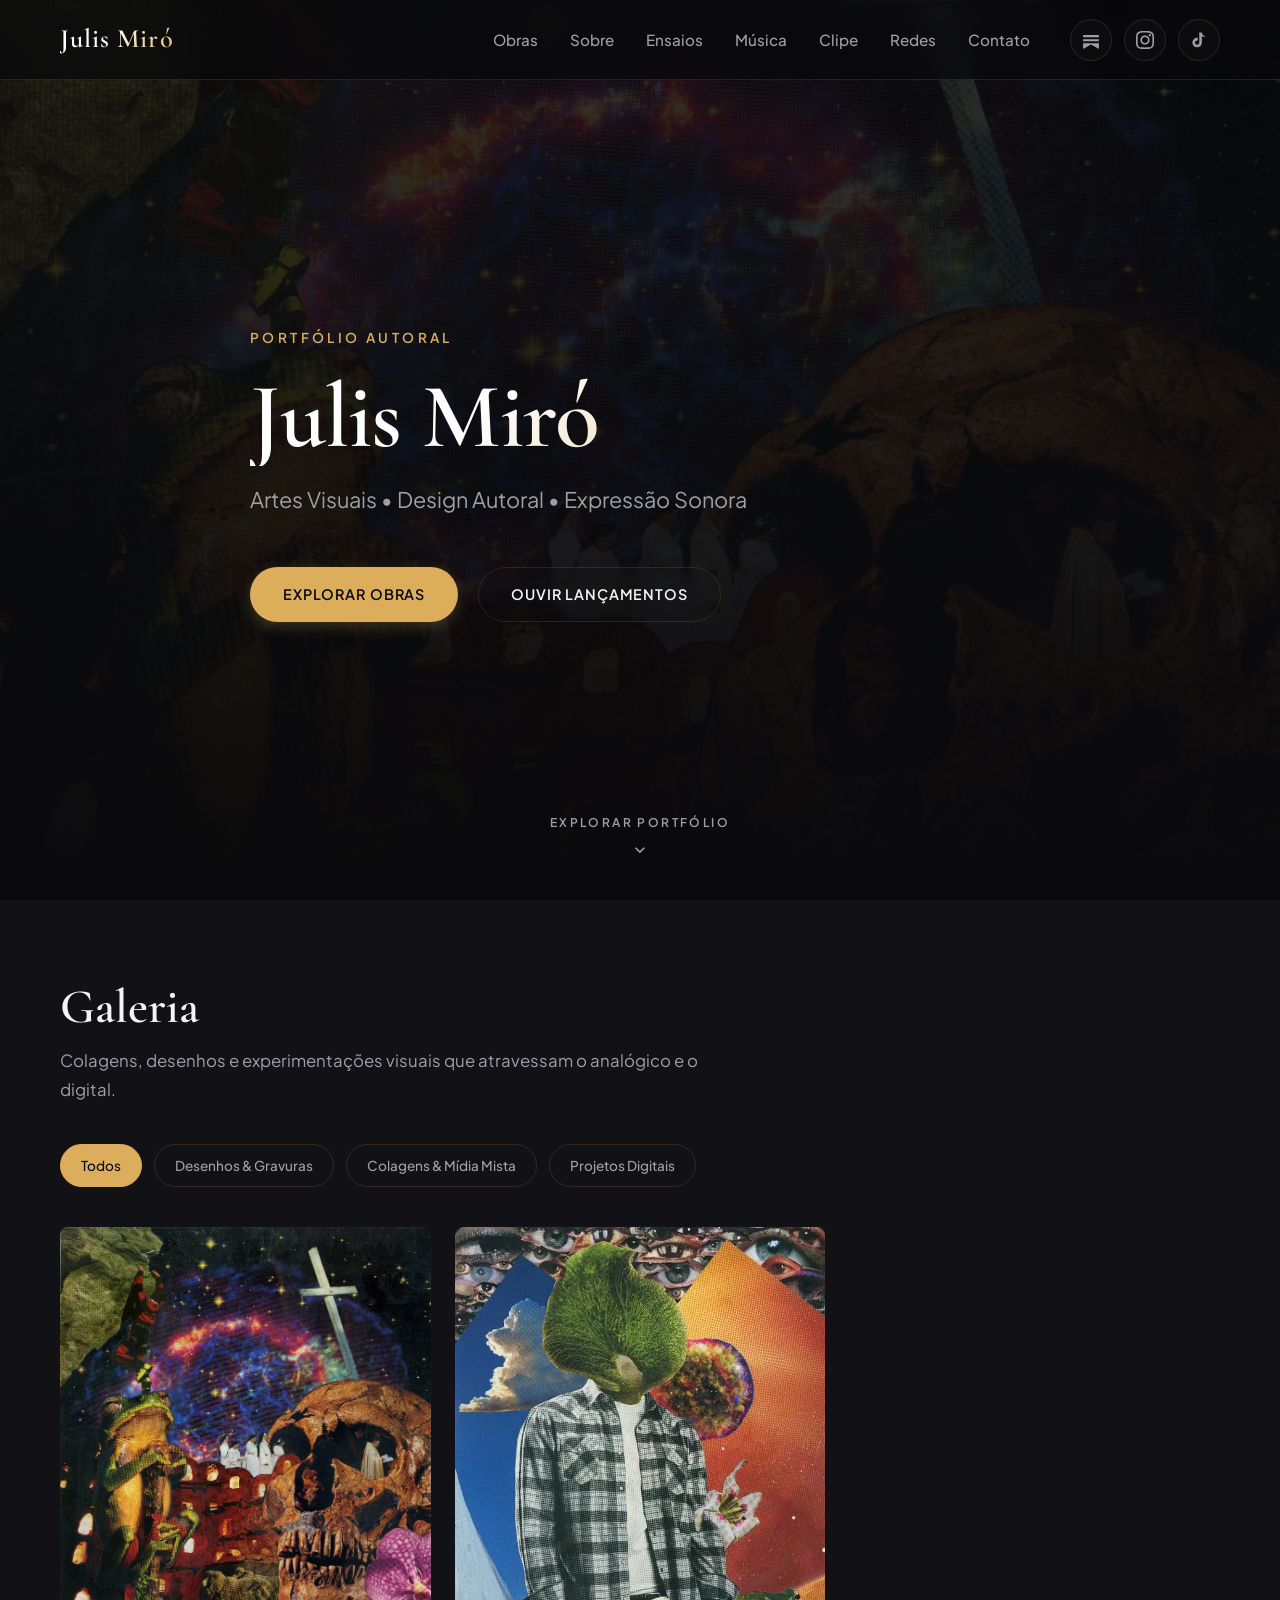
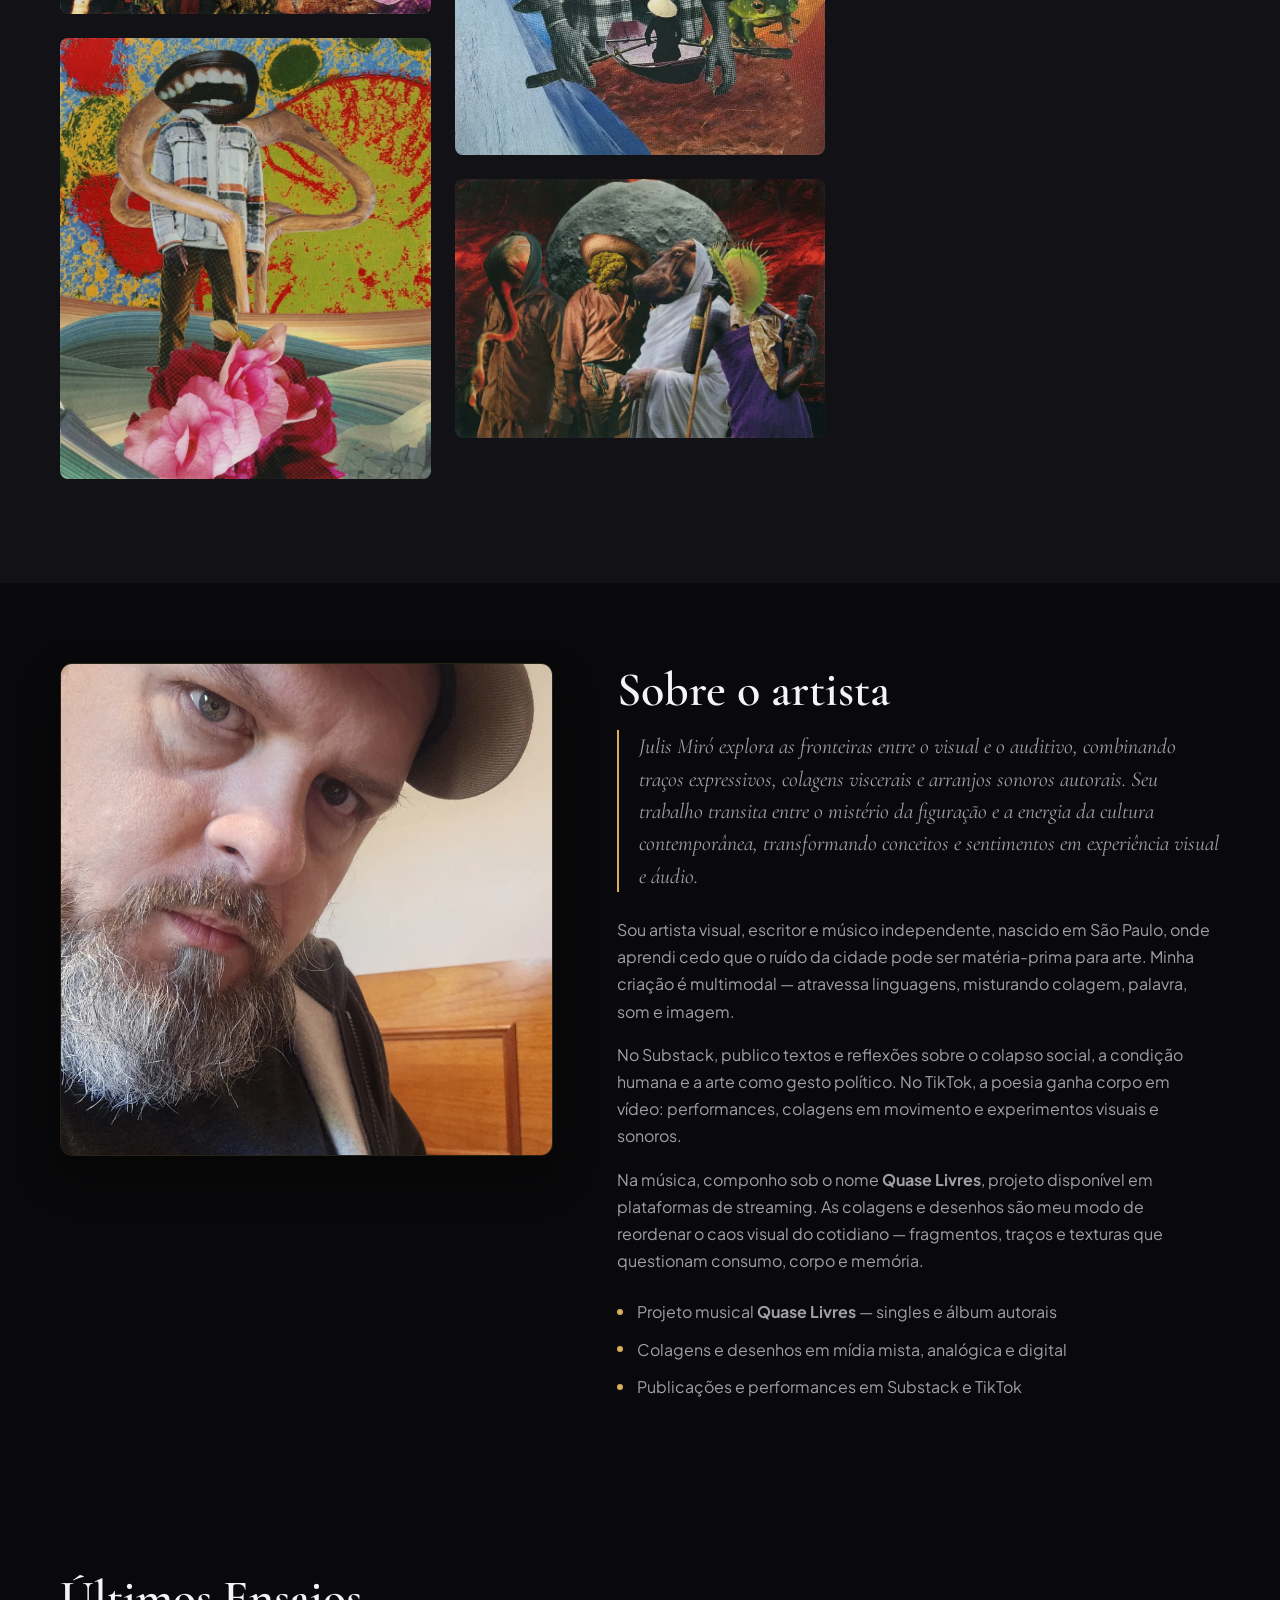
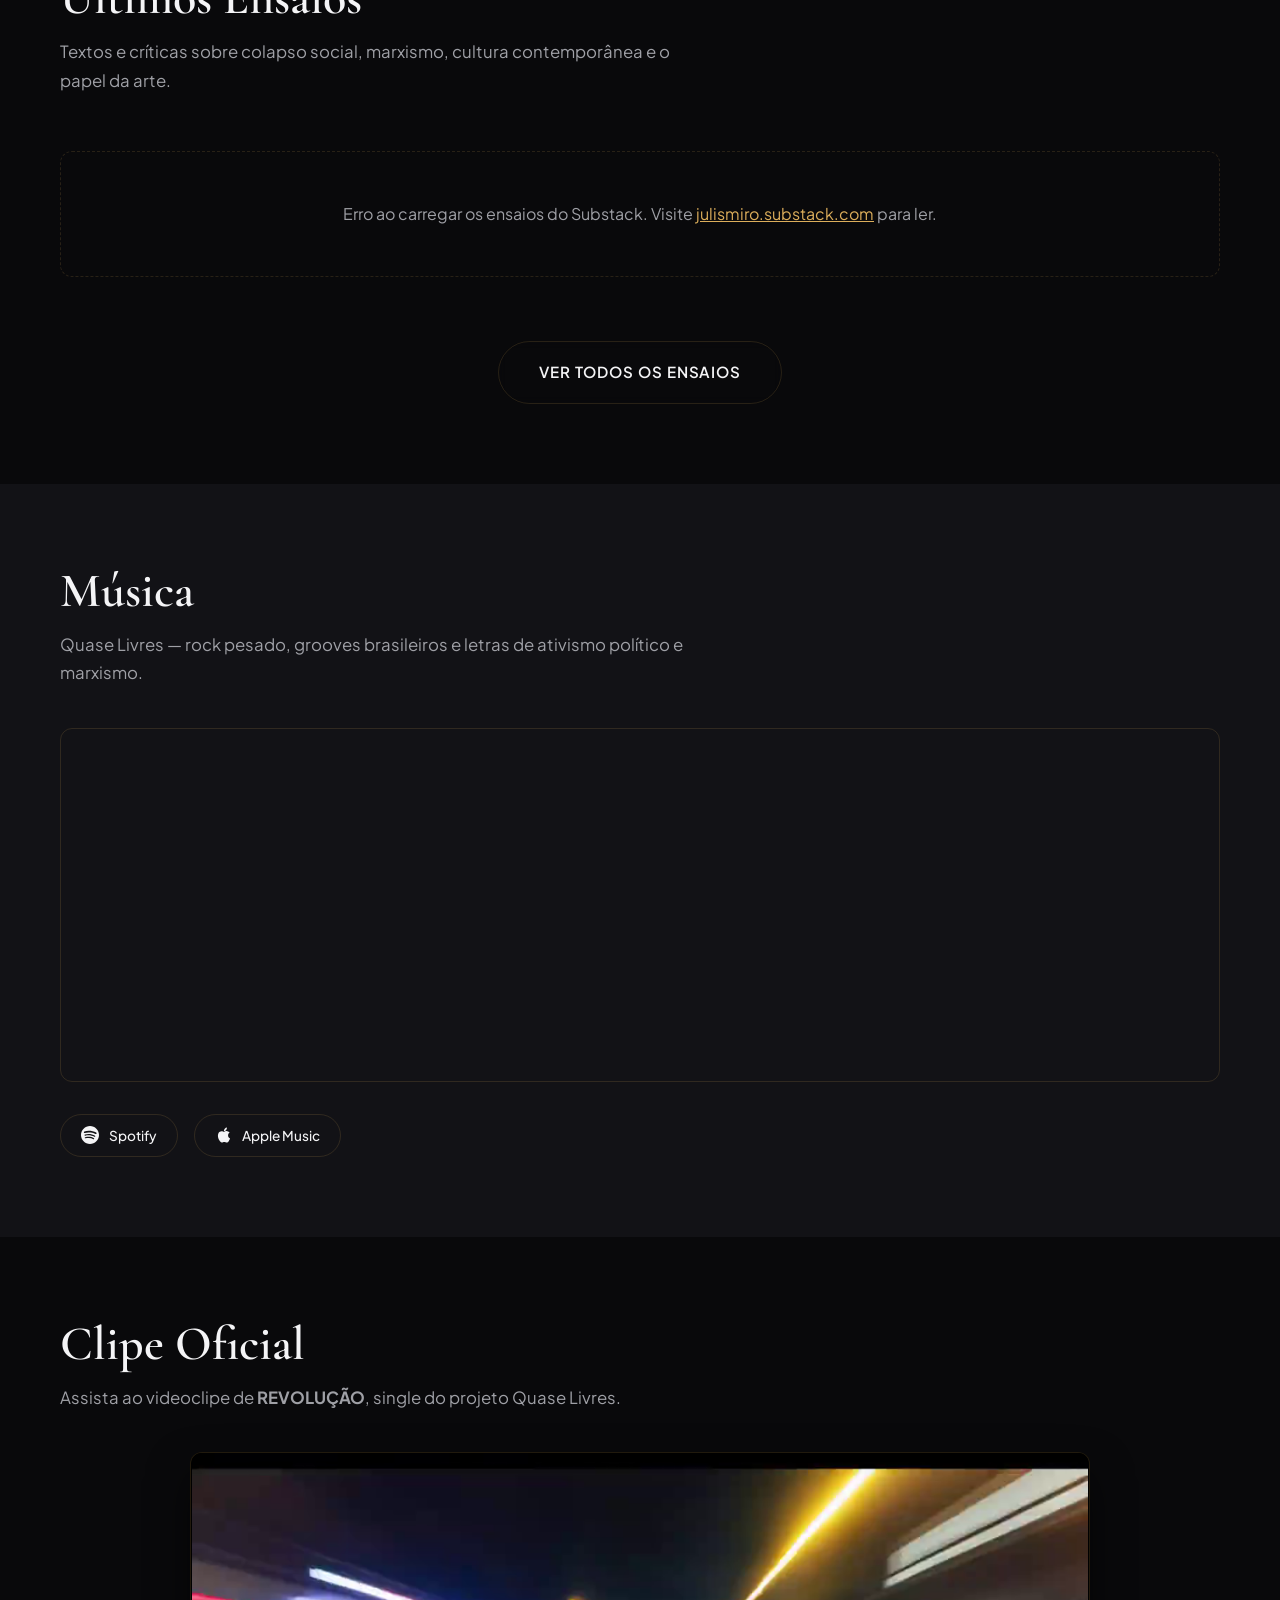
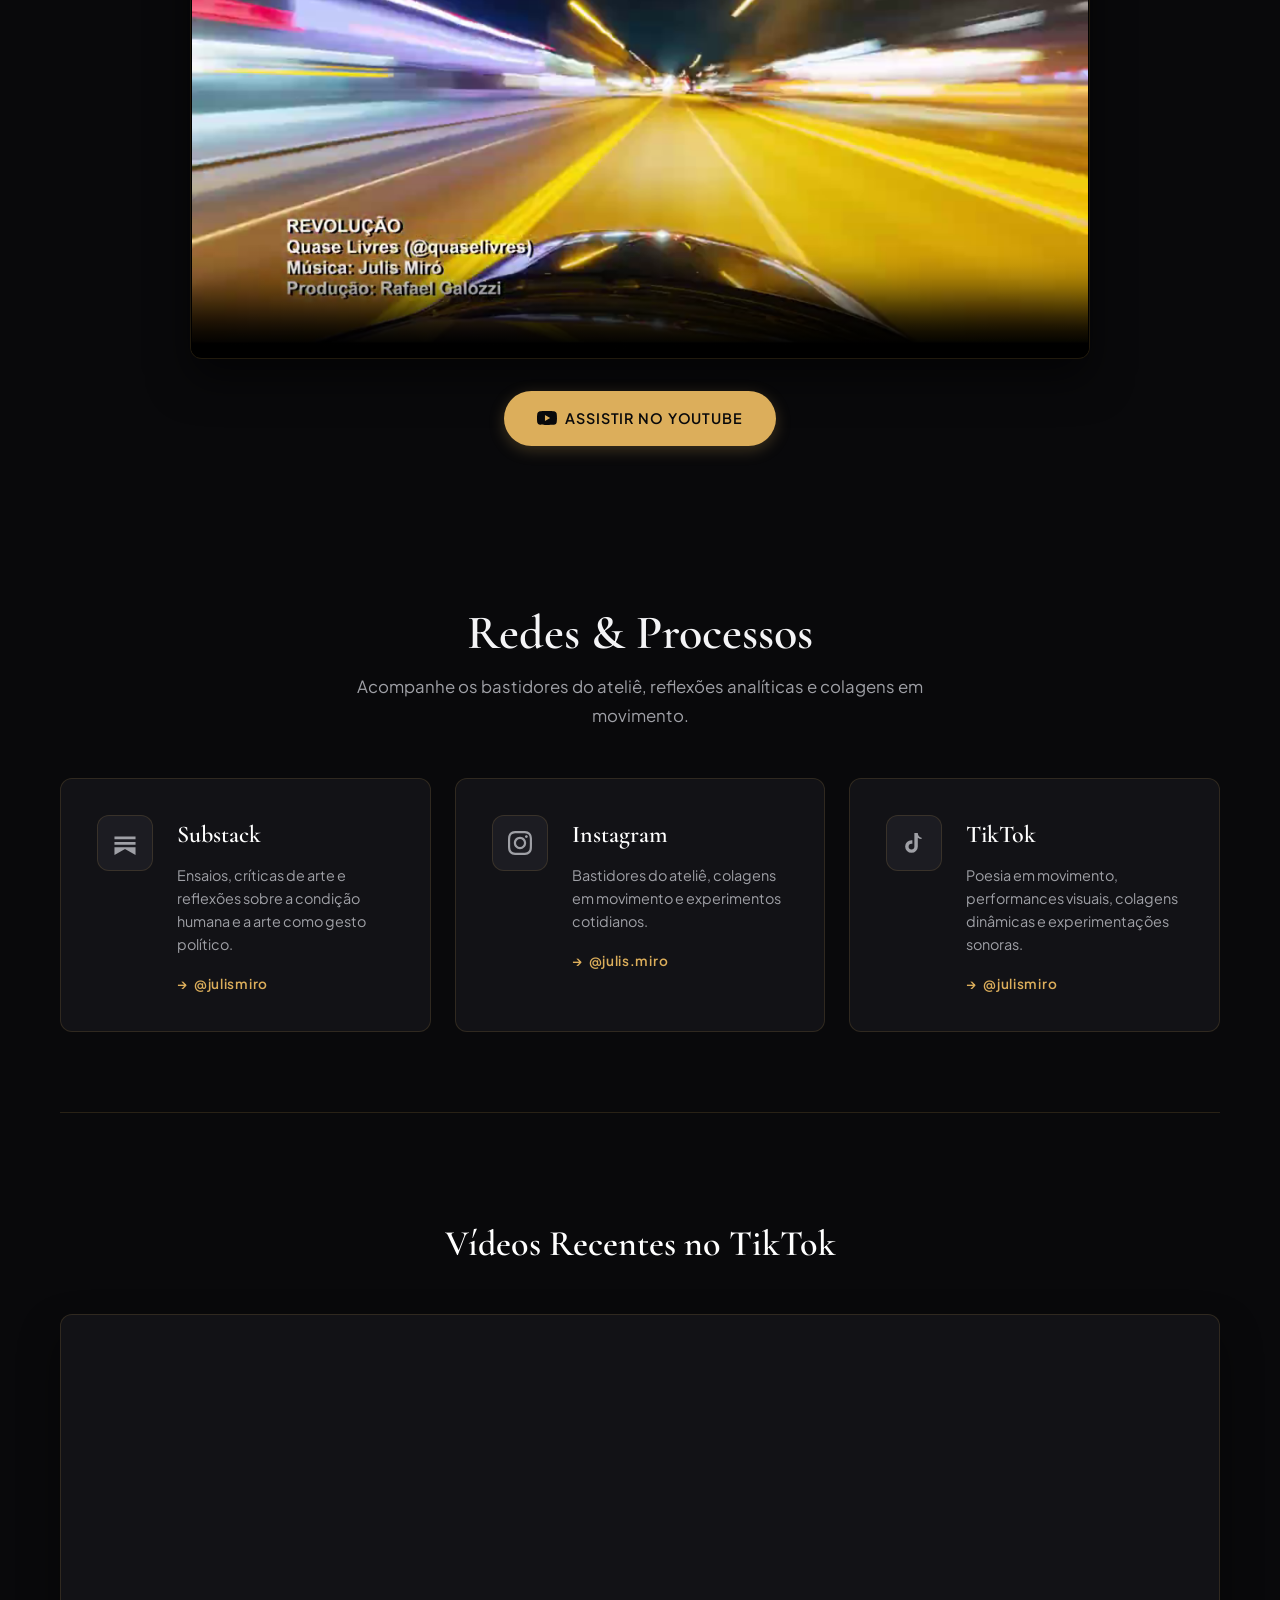
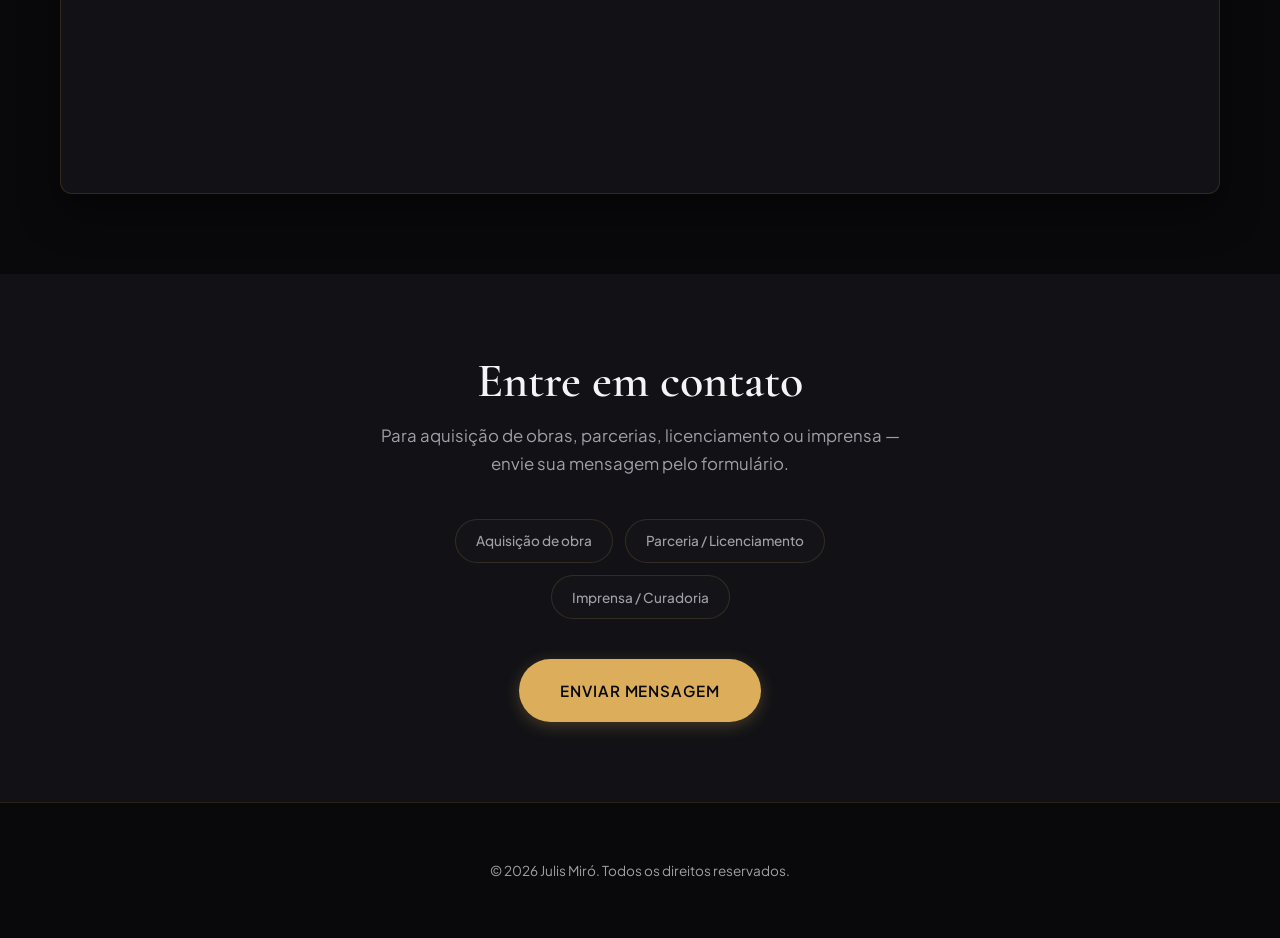
==== commit f391619c: "feat: mudar og:image e imagem de destaque da landing page para arte-001" ====
--- a/index.html
+++ b/index.html
@@ -7,7 +7,7 @@
   <meta name="description" content="Portfólio autoral de Julis Miró. Artes visuais, desenhos, colagens e produções musicais autorais.">
   <meta property="og:title" content="Julis Miró | Portfólio de Artes Visuais e Música">
   <meta property="og:description" content="Portfólio autoral de Julis Miró. Artes visuais, desenhos, colagens e produções musicais autorais.">
-  <meta property="og:image" content="https://julismiro.art/assets/img/arte-002.webp">
+  <meta property="og:image" content="https://julismiro.art/assets/img/arte-001.webp">
   <meta property="og:url" content="https://julismiro.art">
   <meta property="og:type" content="website">
   <link rel="canonical" href="https://julismiro.art">
--- a/assets/css/site.css
+++ b/assets/css/site.css
@@ -221,7 +221,7 @@
 .hero__bg {
   position: absolute;
   inset: 0;
-  background: url("../img/arte-002.webp") center / cover no-repeat;
+  background: url("../img/arte-001.webp") center / cover no-repeat;
   transform: scale(1.03);
   opacity: 0.65;
 }
